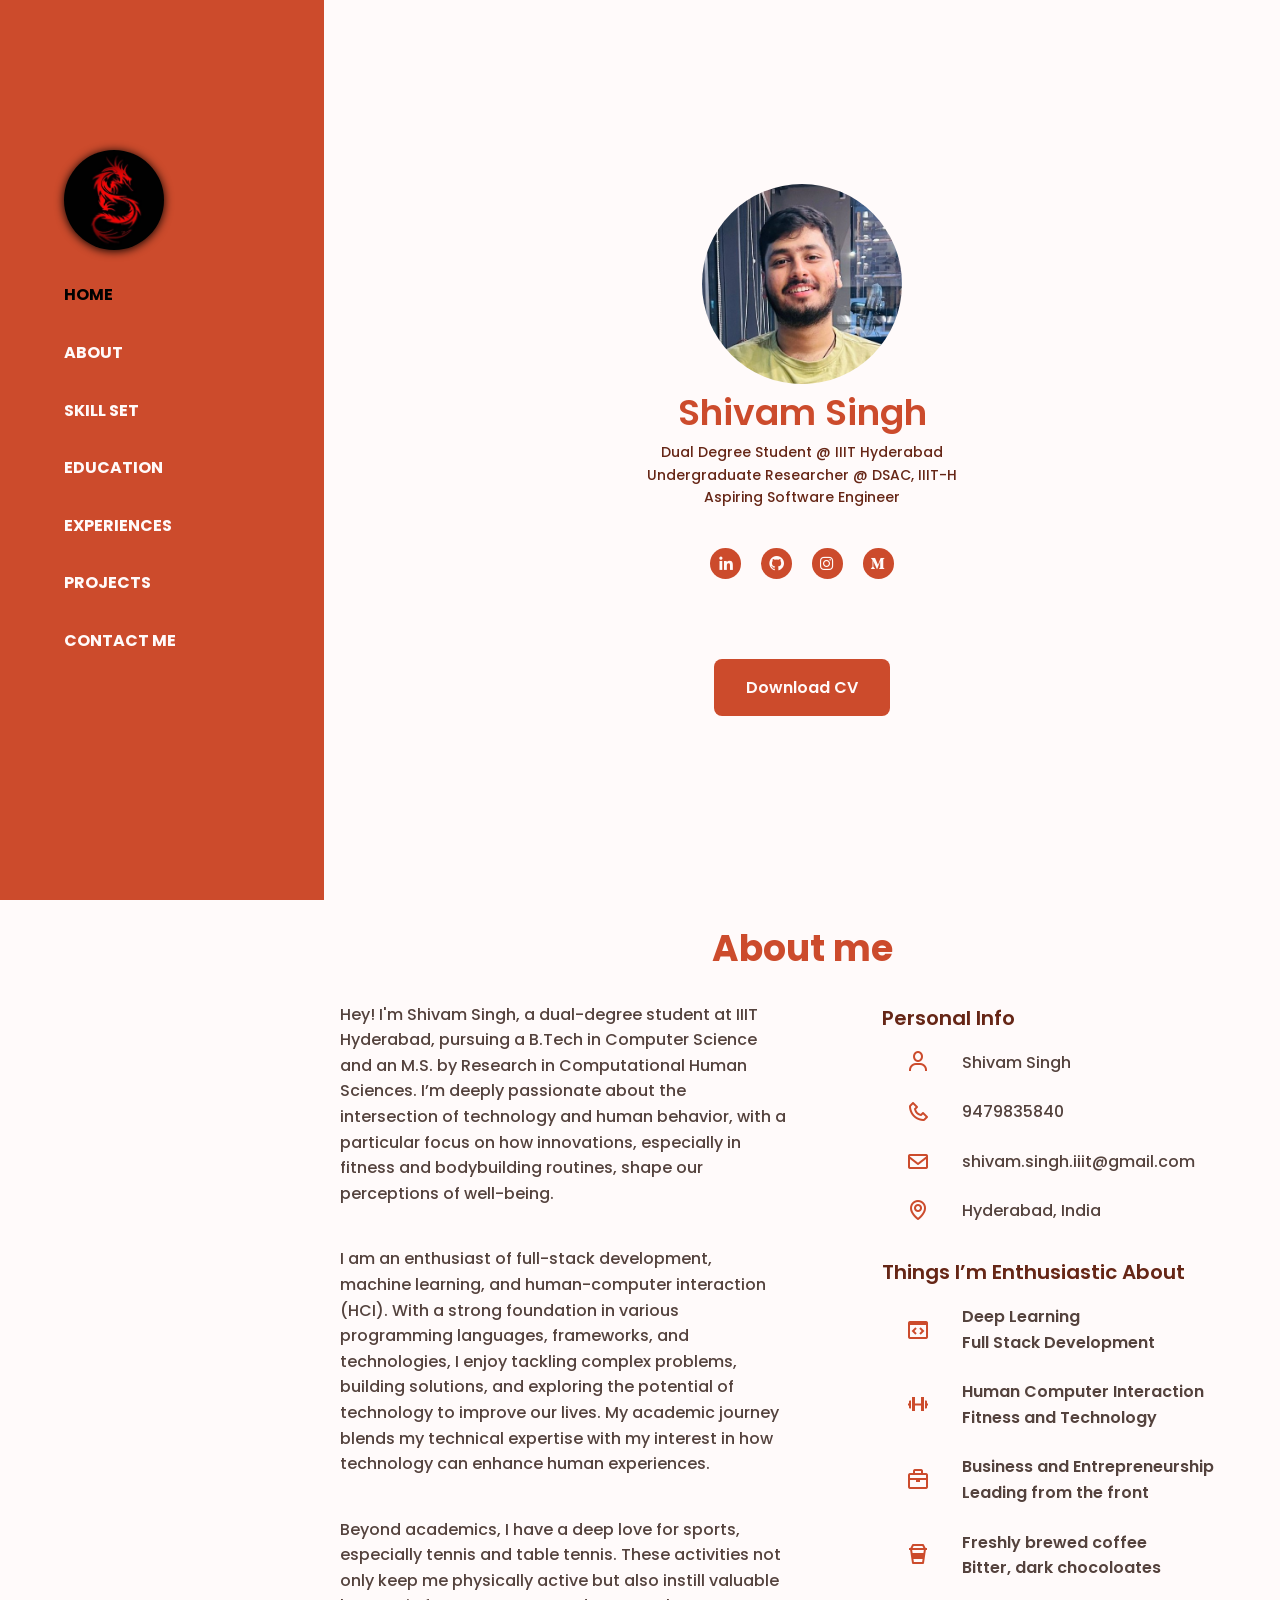
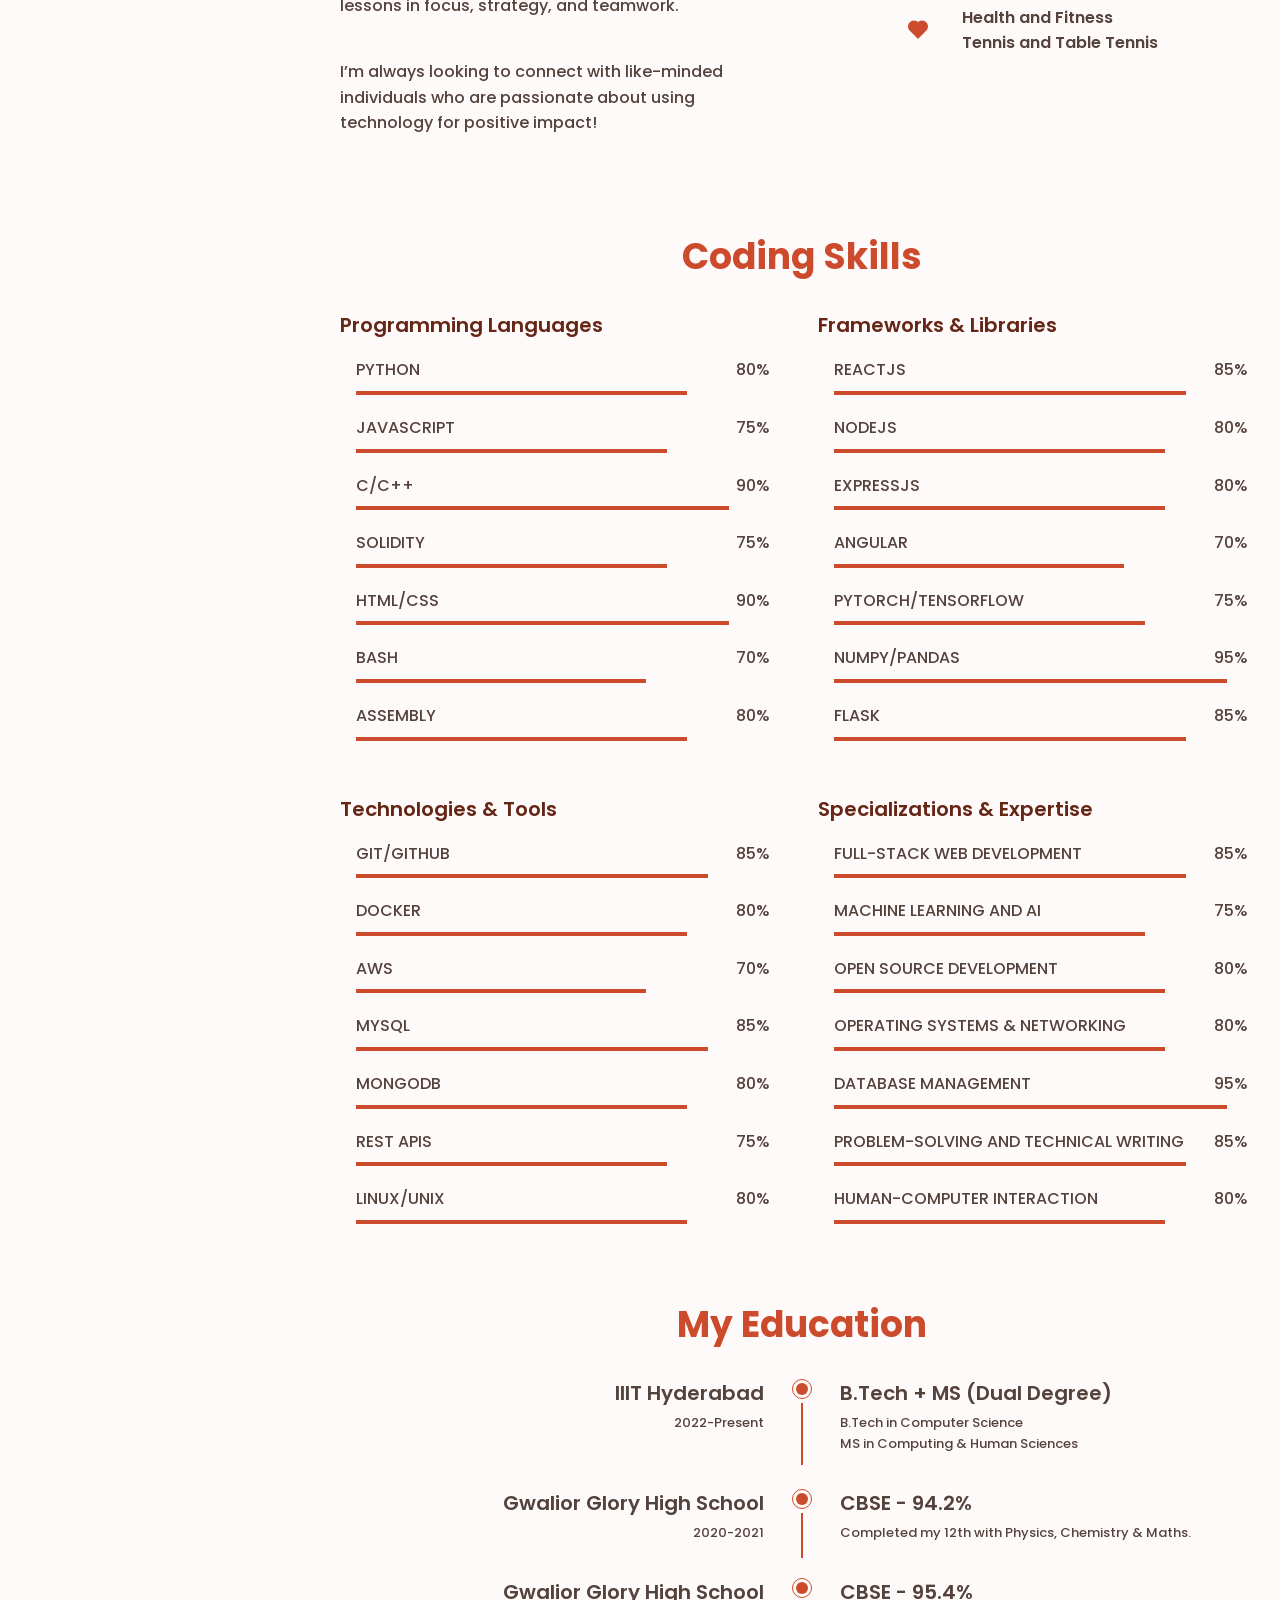
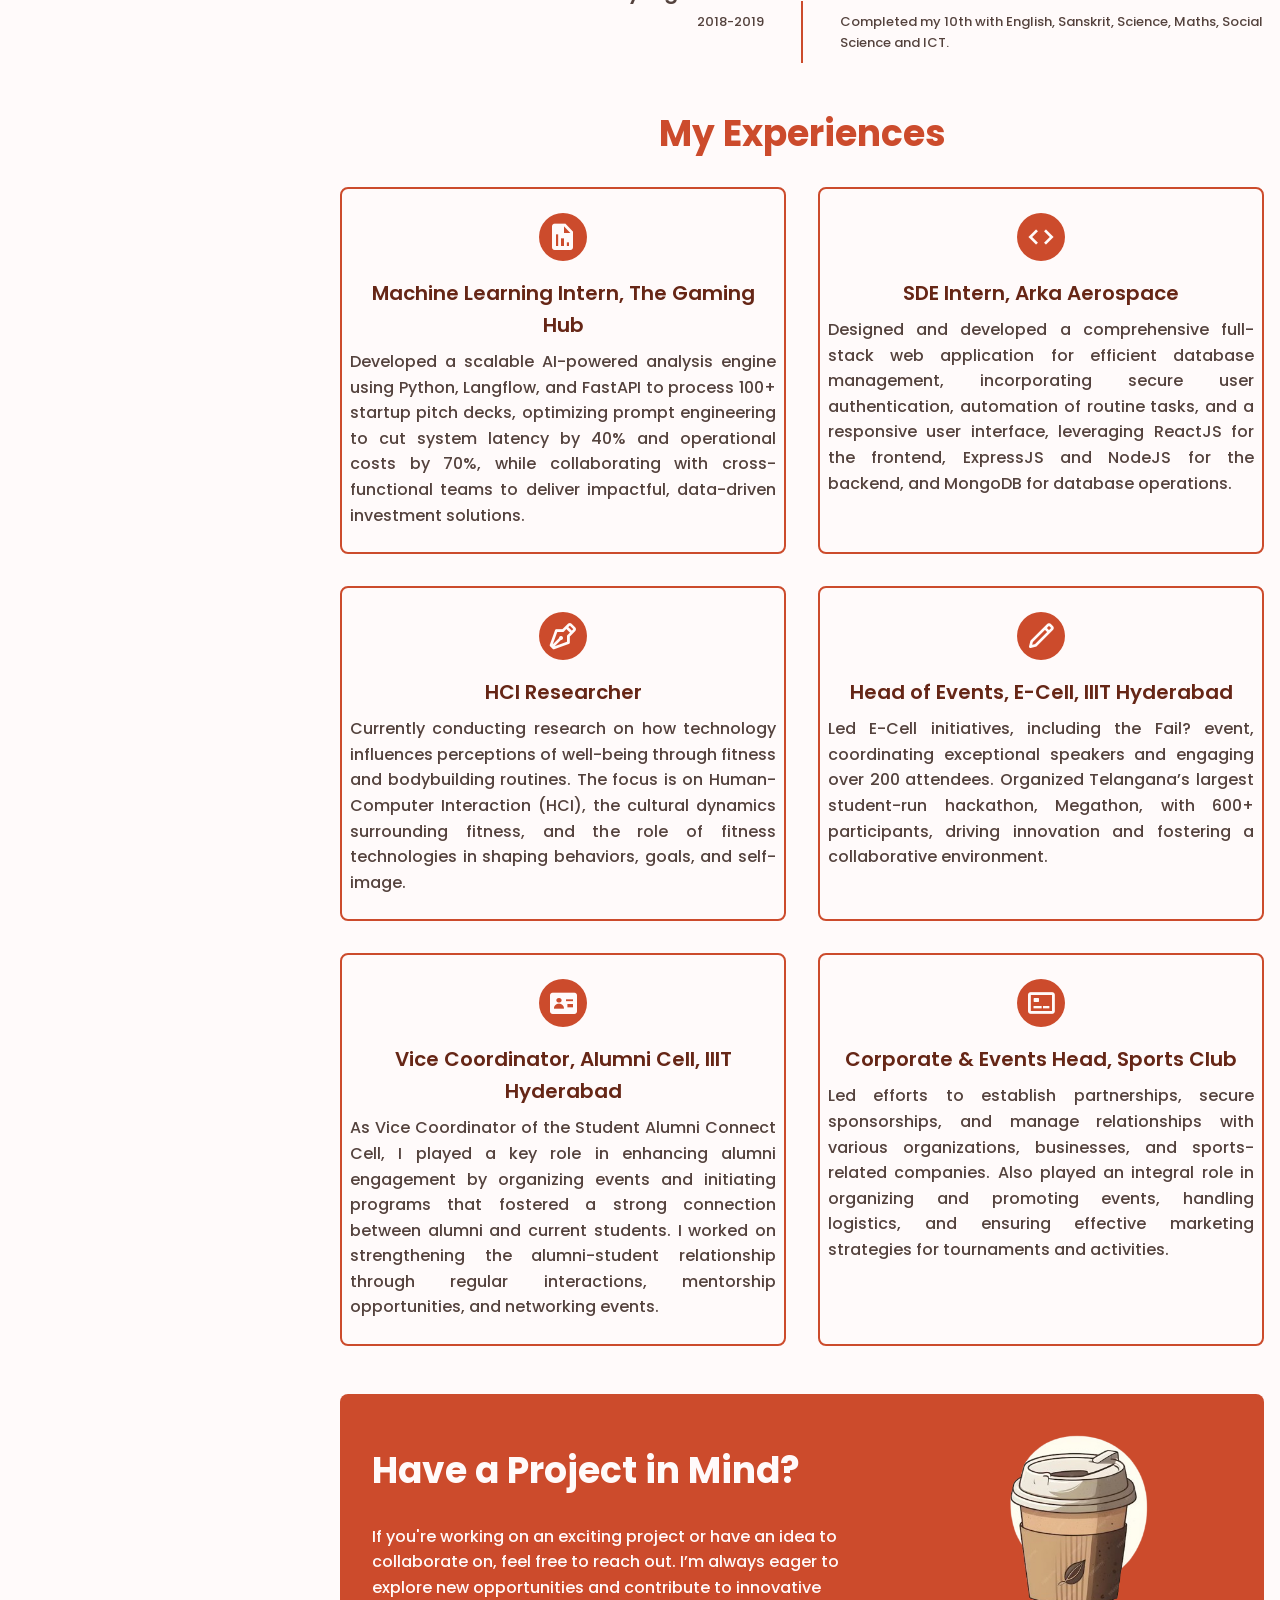
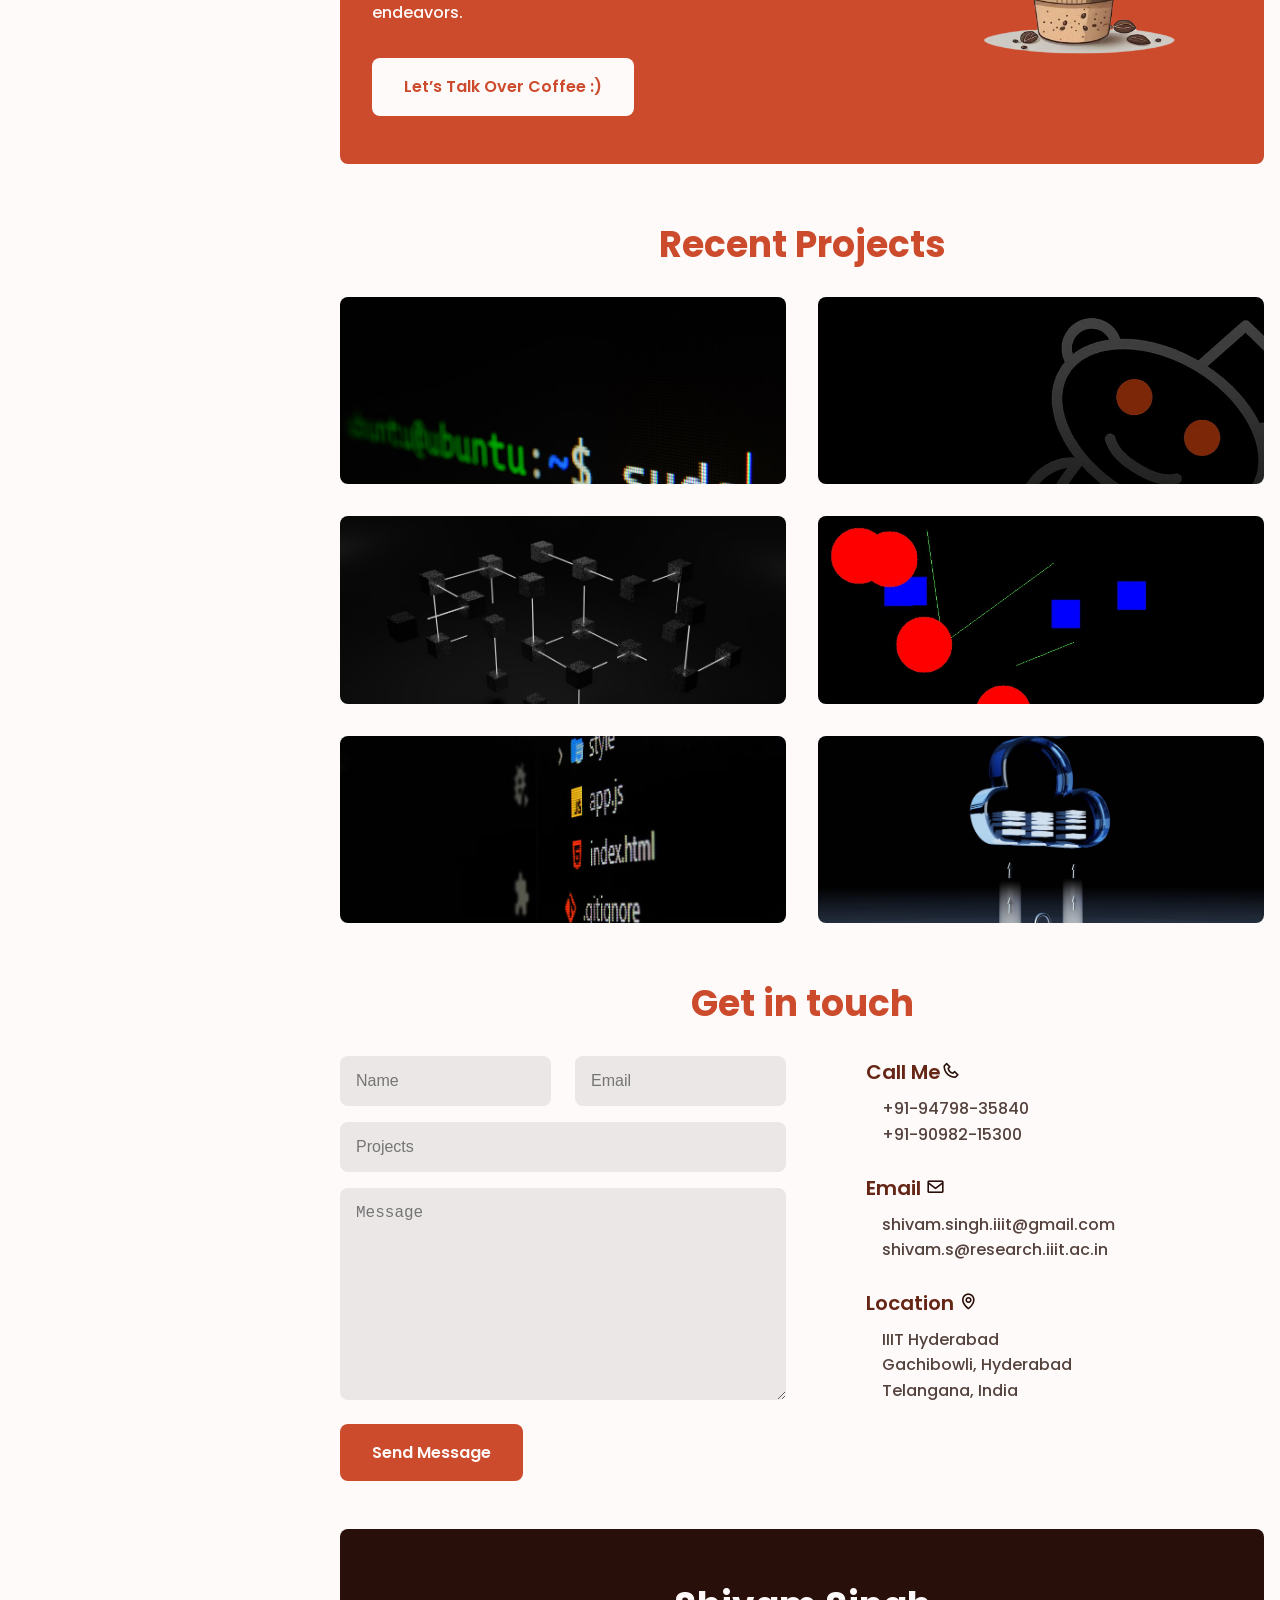
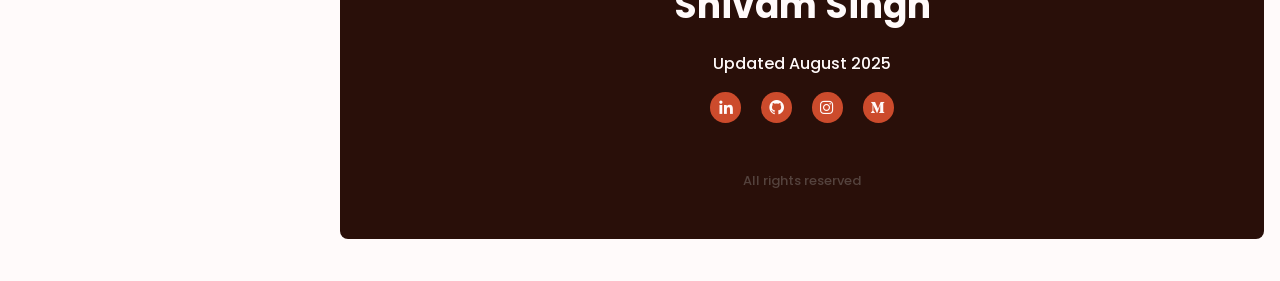
==== index.html @ 7bd16a52 "Added ML inern exp, removed WIkimedia summit exp" ====
<!DOCTYPE html>
<html lang="en">

<head>
    <meta charset="UTF-8" />
    <meta name="viewport" content="width=device-width, initial-scale=1.0" />

    <!-- ===== CSS ===== -->
    <link rel="stylesheet" href="assets/css/styles.css" />

    <!-- ===== BOX ICONS ===== -->

    <link href="https://unpkg.com/boxicons@2.1.4/css/boxicons.min.css" rel="stylesheet" />
    <link rel="icon" type="image/x-icon" href="assets/img/nav__logo.jpg">
    <title>Shivam Singh Portfolio</title>
</head>

<body>
    <!--===== HEADER =====-->
    <header class="header-1">
        <nav class="nav bd-grid">
            <div class="nav__toggle" id="nav-toggle">
                <i class='bx bx-menu'></i>
            </div>

            <div>
                <a href="#" class="nav__logo">Shivam</a>
            </div>
            <div class="nav__menu" id="nav-menu">


                <div class="nav__close" id="nav-close">
                    <i class='bx bx-x'></i>
                </div>

                <ul class="nav__list">
                    <li class="nav__item"> <img src="assets/img/nav__logo.jpg" alt="" class="nav__img">
                    <li class="nav__item"> <a href="#home" class="nav__link active">Home</a></li>
                    <li class="nav__item"> <a href="#about" class="nav__link ">About</a></li>
                    <li class="nav__item"> <a href="#skills" class="nav__link ">Skill Set</a></li>
                    <li class="nav__item"> <a href="#education" class="nav__link ">Education</a></li>
                    <li class="nav__item"> <a href="#services" class="nav__link ">Experiences</a></li>
                    <li class="nav__item"> <a href="#works" class="nav__link ">Projects</a></li>
                    <li class="nav__item"> <a href="#contact" class="nav__link ">Contact Me</a></li>

                </ul>
            </div>
        </nav>
    </header>
    <main class="main-1">
        <!--===== HOME =====-->
        <section class="home" id="home">
            <div class="home__container bd-grid">
                <div class="home__data">
                    <div class="home__img">
                        <img src="assets/img/profile_img.jpg" alt="">
                    </div>

                    <h1 class="home__title"> Shivam Singh </h1>
                    <span class="home__profession">Dual Degree Student @ <a href="https://www.iiit.ac.in/" target="_blank" class="home__profession">IIIT Hyderabad </a> <p>Undergraduate Researcher @
                        <a href="https://dsac.iiit.ac.in/" target="_blank" class="home__profession"> DSAC, IIIT-H </a> </p>
                        <p>Aspiring Software Engineer</p>
                    </span>

                    <div class="home__social">
                        <a href="https://www.linkedin.com/in/shivam-singh9204/" class="home__social-link"
                            target="_blank" rel="noopener noreferrer"><i class='bx bxl-linkedin'></i></a>

                        <a href="https://github.com/ShivamS-9" class="home__social-link" target="_blank"
                            rel="noopener noreferrer"><i class='bx bxl-github'></i></a>

                        <a href="https://www.instagram.com/dragon.00.9" class="home__social-link" target="_blank"
                            rel="noopener noreferrer"><i class='bx bxl-instagram'></i></a>

                        <a href="https://medium.com/@shivamsingh922004" class="home__social-link" target="_blank"
                            rel="noopener noreferrer"><i class='bx bxl-medium'></i></a>
                    </div>

                    <a download=""
                        href="https://drive.google.com/file/d/1Xk5eovPbU-pHT6yruZi--v8pBp2mQkEd/view?usp=sharing"
                        class="button home__button" target="_blank" rel="noopener noreferrer"> Download CV</a>
                </div>
            </div>
        </section>
        <!--===== ABOUT =====-->
        <section class="about section" id="about">

            <span class="section-subtitle"></span>
            <h2 class="section-title"> About me</h2>
            <!-- <img src="assets/img/ppp2.jpg" alt="" class="about__img"> -->

            <div class="about__container bd-grid">

                <div class="about__data">
                    <!-- <p class="about__description"> -->
                    <p class="about__description">

                        Hey! I'm Shivam Singh, a dual-degree student at IIIT Hyderabad, pursuing a B.Tech in Computer
                        Science and an M.S. by Research in Computational Human Sciences. I’m deeply passionate about the
                        intersection of technology and human behavior, with a particular focus on how innovations,
                        especially in fitness and bodybuilding routines, shape our perceptions of well-being.
                    </p>
                    <p class="about__description">

                        I am an enthusiast of full-stack development, machine learning, and human-computer interaction
                        (HCI). With a strong foundation in various programming languages, frameworks, and technologies,
                        I enjoy tackling complex problems, building solutions, and exploring the potential of technology
                        to improve our lives. My academic journey blends my technical expertise with my interest in how
                        technology can enhance human experiences.

                    </p>
                    <p class="about__description">

                        Beyond academics, I have a deep love for sports, especially tennis and table tennis. These
                        activities not only keep me physically active but also instill valuable lessons in focus,
                        strategy, and teamwork.
                    </p>
                    <p class="about__description">

                        I’m always looking to connect with like-minded individuals who are passionate about using
                        technology for positive impact!
                    </p>
                    <!-- </p> -->
                </div>
                <div>
                    <div class="about__information">
                        <h3 class="about__information-title">Personal Info</h3>

                        <div class="about__information-data">
                            <i class='bx bx-user about__information-icon'></i>
                            <span>Shivam Singh</span>
                        </div>

                        <div class="about__information-data">
                            <i class='bx bx-phone about__information-icon'></i>
                            <span>9479835840</span>
                        </div>

                        <div class="about__information-data">
                            <i class='bx bx-envelope about__information-icon'></i>
                            <span>shivam.singh.iiit@gmail.com</span>
                        </div>

                        <div class="about__information-data">
                            <i class='bx bx-map about__information-icon'></i>
                            <span>Hyderabad, India</span>
                        </div>

                    </div>
                    <div class="about__information">
                        <h3 class="about__information-title">Things I’m Enthusiastic About </h3>

                        <div class="about__information-data">
                            <i class='bx bx-code-block about__information-icon'></i>
                            <div>
                                <span class="about__information-subtitle">Deep Learning</span>
                                <span class="about__information-subtitle"> Full Stack Development<span>
                            </div>
                        </div>

                        <div class="about__information-data">
                            <i class='bx bx-dumbbell about__information-icon'></i>
                            <div>

                                <span class="about__information-subtitle">Human Computer Interaction</span>

                                <span class="about__information-subtitle">Fitness and Technology<span>

                            </div>
                        </div>

                        <div class="about__information-data">
                            <i class='bx bx-briefcase about__information-icon'></i>
                            <div>

                                <span class="about__information-subtitle">Business and Entrepreneurship </span>

                                <span class="about__information-subtitle">Leading from the front<span>

                            </div>
                        </div>

                        <div class="about__information-data">
                            <i class='bx bx-coffee-togo about__information-icon'></i>
                            <div>

                                <span class="about__information-subtitle">Freshly brewed coffee</span>

                                <span class="about__information-subtitle">Bitter, dark chocoloates<span>

                            </div>
                        </div>

                        <div class="about__information-data">
                            <i class='bx bxs-heart about__information-icon'></i>
                            <div>

                                <span class="about__information-subtitle">Health and Fitness</span>

                                <span class="about__information-subtitle">Tennis and Table Tennis<span>

                            </div>
                        </div>
                    </div>

                </div>

            </div>
            <!-- <img src="assets/img/profile.jpg" alt="" class="about__img"> -->
            </div>
        </section>
        <!--===== SKILLS =====-->
        <section class="skills section" id="skills">
            <span class="section-subtitle"></span>
            <h2 class="section-title">Coding Skills</h2>

            <div class="skills__container bd-grid">
                <div class="skills__content">
                    <h3 class="skills__subtitle">Programming Languages</h3>

                    <div class="skills__data">
                        <span class="skills__name">Python</span>
                        <span class="skills__number">80%</span>
                        <span class="skills__bar skills__html"></span>
                    </div>

                    <div class="skills__data">
                        <span class="skills__name">Javascript</span>
                        <span class="skills__number">75%</span>
                        <span class="skills__bar skills__js"></span>
                    </div>

                    <div class="skills__data">
                        <span class="skills__name">C/C++</span>
                        <span class="skills__number">90%</span>
                        <span class="skills__bar skills__html90"></span>
                    </div>

                    <div class="skills__data">
                        <span class="skills__name">Solidity</span>
                        <span class="skills__number">75%</span>
                        <span class="skills__bar skills__solidity"></span>
                    </div>

                    <div class="skills__data">
                        <span class="skills__name">HTML/CSS</span>
                        <span class="skills__number">90%</span>
                        <span class="skills__bar skills__html90"></span>
                    </div>

                    <div class="skills__data">
                        <span class="skills__name">Bash</span>
                        <span class="skills__number">70%</span>
                        <span class="skills__bar skills__bash"></span>
                    </div>

                    <div class="skills__data">
                        <span class="skills__name">Assembly</span>
                        <span class="skills__number">80%</span>
                        <span class="skills__bar skills__assembly"></span>
                    </div>
                </div>

                <div class="skills__content">
                    <h3 class="skills__subtitle">Frameworks & Libraries</h3>

                    <div class="skills__data">
                        <span class="skills__name">ReactJS</span>
                        <span class="skills__number">85%</span>
                        <span class="skills__bar skills__react"></span>
                    </div>

                    <div class="skills__data">
                        <span class="skills__name">NodeJS</span>
                        <span class="skills__number">80%</span>
                        <span class="skills__bar skills__html"></span>
                    </div>

                    <div class="skills__data">
                        <span class="skills__name">ExpressJS</span>
                        <span class="skills__number">80%</span>
                        <span class="skills__bar skills__html"></span>
                    </div>

                    <div class="skills__data">
                        <span class="skills__name">Angular</span>
                        <span class="skills__number">70%</span>
                        <span class="skills__bar skills__angular"></span>
                    </div>

                    <div class="skills__data">
                        <span class="skills__name">Pytorch/Tensorflow</span>
                        <span class="skills__number">75%</span>
                        <span class="skills__bar skills__tensorflow"></span>
                    </div>

                    <div class="skills__data">
                        <span class="skills__name">Numpy/Pandas</span>
                        <span class="skills__number">95%</span>
                        <span class="skills__bar skills__numpy"></span>
                    </div>

                    <div class="skills__data">
                        <span class="skills__name">Flask</span>
                        <span class="skills__number">85%</span>
                        <span class="skills__bar skills__react"></span>
                    </div>
                </div>

                <div class="skills__content">
                    <h3 class="skills__subtitle">Technologies & Tools</h3>

                    <div class="skills__data">
                        <span class="skills__name">Git/GitHub</span>
                        <span class="skills__number">85%</span>
                        <span class="skills__bar skills__react"></span>
                    </div>

                    <div class="skills__data">
                        <span class="skills__name">Docker</span>
                        <span class="skills__number">80%</span>
                        <span class="skills__bar skills__docker"></span>
                    </div>

                    <div class="skills__data">
                        <span class="skills__name">AWS</span>
                        <span class="skills__number">70%</span>
                        <span class="skills__bar skills__aws"></span>
                    </div>

                    <div class="skills__data">
                        <span class="skills__name">MySQL</span>
                        <span class="skills__number">85%</span>
                        <span class="skills__bar skills__react"></span>
                    </div>

                    <div class="skills__data">
                        <span class="skills__name">MongoDB</span>
                        <span class="skills__number">80%</span>
                        <span class="skills__bar skills__mongodb"></span>
                    </div>

                    <div class="skills__data">
                        <span class="skills__name">REST APIs</span>
                        <span class="skills__number">75%</span>
                        <span class="skills__bar skills__restapi"></span>
                    </div>

                    <div class="skills__data">
                        <span class="skills__name">Linux/UNIX</span>
                        <span class="skills__number">80%</span>
                        <span class="skills__bar skills__linux"></span>
                    </div>
                </div>

                <div class="skills__content">
                    <h3 class="skills__subtitle">Specializations & Expertise</h3>

                    <div class="skills__data">
                        <span class="skills__name">Full-Stack Web Development</span>
                        <span class="skills__number">85%</span>
                        <span class="skills__bar skills__fullstack"></span>
                    </div>

                    <div class="skills__data">
                        <span class="skills__name">Machine Learning and AI</span>
                        <span class="skills__number">75%</span>
                        <span class="skills__bar skills__ml"></span>
                    </div>

                    <div class="skills__data">
                        <span class="skills__name">Open Source Development</span>
                        <span class="skills__number">80%</span>
                        <span class="skills__bar skills__opensource"></span>
                    </div>

                    <div class="skills__data">
                        <span class="skills__name">Operating Systems & Networking</span>
                        <span class="skills__number">80%</span>
                        <span class="skills__bar skills__osnetworking"></span>
                    </div>

                    <div class="skills__data">
                        <span class="skills__name">Database Management</span>
                        <span class="skills__number">95%</span>
                        <span class="skills__bar skills__dbms"></span>
                    </div>

                    <div class="skills__data">
                        <span class="skills__name">Problem-Solving and Technical Writing</span>
                        <span class="skills__number">85%</span>
                        <span class="skills__bar skills__problemsolving"></span>
                    </div>

                    <div class="skills__data">
                        <span class="skills__name">Human-Computer Interaction</span>
                        <span class="skills__number">80%</span>
                        <span class="skills__bar skills__hci"></span>
                    </div>
                </div>


            </div>
        </section>
        <!--===== EDUCATION =====-->
        <section class="education section" id="education">
            <span class="section-subtitle"></span>
            <h2 class="section-title">My Education</h2>
            <div class="education__container bd-grid">
                <div class="education__content">
                    <div>
                        <h3 class="education__year">IIIT Hyderabad</h3>
                        <span class="education__university">2022-Present</span>
                    </div>

                    <div class="education__time">
                        <span class="education__rounder"></span>
                        <span class="education__line"></span>
                    </div>

                    <div>
                        <h3 class="education__race">B.Tech + MS (Dual Degree) </h3>
                        <span class="education__specialty">B.Tech in Computer Science
                        </span><span class="education__specialty">MS in Computing & Human Sciences </span>

                    </div>
                </div>
                <div class="education__content">
                    <div>
                        <h3 class="education__year">Gwalior Glory High School </h3>
                        <span class="education__university">2020-2021</span>
                    </div>
                    <div class="education__time">
                        <span class="education__rounder"></span>
                        <span class="education__line"></span>
                    </div>

                    <div>
                        <h3 class="education__race">CBSE - 94.2%</h3>
                        <span class="education__specialty">Completed my 12th with Physics, Chemistry & Maths.</span>

                    </div>


                </div>
                <div class="education__content">
                    <div>
                        <h3 class="education__year">Gwalior Glory High School </h3>
                        <span class="education__university">2018-2019</span>
                    </div>
                    <div class="education__time">
                        <span class="education__rounder"></span>
                        <span class="education__line"></span>
                    </div>

                    <div>
                        <h3 class="education__race">CBSE - 95.4%</h3>
                        <span class="education__specialty">Completed my 10th with English, Sanskrit, Science, Maths,
                            Social Science and ICT.</span>

                    </div>


                </div>
        </section>
        <!--===== SERVICES =====-->
        <section class="services section" id="services">
            <span class="section-subtitle"> </span>
            <h2 class="section-title">My Experiences</h2>

            <div class="services__container bd-grid">

                <div class="services__content">
                    <i class='bx bxs-report services__icon'></i>
                    <h3 class="services__title">Machine Learning Intern, The Gaming Hub</h3>
                    <p class="services__description">Developed a scalable AI-powered analysis engine using Python, Langflow, and FastAPI to process 100+ startup pitch decks, optimizing prompt engineering to cut system latency by 40% and operational costs by 70%, while collaborating with cross-functional teams to deliver impactful, data-driven investment solutions.</p>
                </div>

                <div class="services__content">
                    <i class='bx bx-code services__icon'></i>
                    <h3 class="services__title">SDE Intern, Arka Aerospace</h3>
                    <p class="services__description">Designed and developed a comprehensive full-stack web application
                        for efficient database management, incorporating
                        secure user authentication, automation of routine tasks, and a responsive user interface,
                        leveraging ReactJS for the
                        frontend, ExpressJS and NodeJS for the backend, and MongoDB for database operations.
                    </p>
                </div>

                <div class="services__content">
                    <i class='bx bx-pen services__icon'></i>
                    <h3 class="services__title">HCI Researcher</h3>
                    <p class="services__description">Currently conducting research on how technology influences
                        perceptions of well-being through fitness and bodybuilding routines. The focus is on
                        Human-Computer Interaction (HCI), the cultural dynamics surrounding fitness, and the role of
                        fitness technologies in shaping behaviors, goals, and self-image.</p>
                </div>

                

                <div class="services__content">
                    <i class='bx bx-pencil services__icon'></i>
                    <h3 class="services__title">Head of Events, E-Cell, IIIT Hyderabad</h3>
                    <p class="services__description">Led E-Cell initiatives, including the Fail? event, coordinating
                        exceptional speakers and engaging over 200 attendees. Organized Telangana’s largest student-run
                        hackathon, Megathon, with 600+ participants, driving innovation and fostering a collaborative
                        environment.</p>
                </div>

                <div class="services__content">
                    <i class='bx bxs-id-card services__icon'></i>
                    <h3 class="services__title">Vice Coordinator, Alumni Cell, IIIT Hyderabad</h3>
                    <p class="services__description">As Vice Coordinator of the Student Alumni Connect Cell, I played a
                        key role in enhancing alumni engagement by organizing events and initiating programs that
                        fostered a strong connection between alumni and current students. I worked on strengthening the
                        alumni-student relationship through regular interactions, mentorship opportunities, and
                        networking events.</p>
                </div>

                <div class="services__content">
                    <i class='bx bx-credit-card-front services__icon'></i>
                    <h3 class="services__title">Corporate & Events Head, Sports Club</h3>
                    <p class="services__description">Led efforts to establish partnerships, secure sponsorships, and
                        manage relationships with various organizations, businesses, and sports-related companies. Also
                        played an integral role in organizing and promoting events, handling logistics, and ensuring
                        effective marketing strategies for tournaments and activities. </p>
                </div>
            </div>
        </section>
        <!--===== PROJECT IN MIND =====-->

        <section class="project section">
            <div class="project__container bd-grid">
                <div class="project__data">
                    <h2 class="section-title project__title">Have a Project in Mind?</h2>
                    <p class="project__description">If you're working on an exciting project or have an idea to
                        collaborate on, feel free to reach out. I’m always eager to explore new opportunities and
                        contribute to innovative endeavors.</p>
                    <a href="#contact" class="button button__light"> Let’s Talk Over Coffee :)</a>
                </div>
                <img src="assets/img/coffee.png" alt="" class="project__img">
            </div>
        </section>

        <!--===== WORKS =====-->
        <section class="works section" id="works">
            <span class="section-subtitle"></span>
            <h2 class="section-title">Recent Projects</h2>

            <div class="works__container bd-grid">
                <div class="works__img">
                    <img src="assets/img/shell.avif" alt="">

                    <div class="works__data">
                        <a href="https://github.com/ShivamS-9/Bash-Shell-implemented-in-C" class="works__link"
                            target="_blank" rel="noopener noreferrer"><i class='bx bx-link-alt'></i></a>
                        <span class="works__title">C Shell</span>
                    </div>
                </div>

                <div class="works__img">
                    <img src="assets/img/discussify.jpg" alt="">

                    <div class="works__data">
                        <a href="https://github.com/ShivamS-9/Discussify" class="works__link" target="_blank"
                            rel="noopener noreferrer"><i class='bx bx-link-alt'></i></a>
                        <span class="works__title">Discussify</span>
                    </div>
                </div>

                <div class="works__img">
                    <img src="assets/img/nfs.avif" alt="">

                    <div class="works__data">
                        <a href="https://github.com/ShivamS-9/Distributed-Network-File-System-in-C" class="works__link"
                            target="_blank" rel="noopener noreferrer"><i class='bx bx-link-alt'></i></a>
                        <span class="works__title">Network File System</span>
                    </div>
                </div>

                <div class="works__img">
                    <img src="assets/img/editor.jpg" alt="">

                    <div class="works__data">
                        <a href="https://github.com/ShivamS-9/Drawing-editor-python" class="works__link" target="_blank"
                            rel="noopener noreferrer"><i class='bx bx-link-alt'></i></a>
                        <span class="works__title">Drawing Editor</span>
                    </div>
                </div>

                <div class="works__img">
                    <img src="assets/img/mern.avif" alt="">

                    <div class="works__data">
                        <a href="https://github.com/ShivamS-9/org-manager" class="works__link" target="_blank"
                            rel="noopener noreferrer"><i class='bx bx-link-alt'></i></a>
                        <span class="works__title">Organization Manager</span>
                    </div>
                </div>

                <div class="works__img">
                    <img src="assets/img/database.avif" alt="">

                    <div class="works__data">
                        <a href="https://github.com/ShivamS-9/World_War_II-Database-Manager" class="works__link"
                            target="_blank" rel="noopener noreferrer"><i class='bx bx-link-alt'></i></a>
                        <span class="works__title">WW-II Database Manager</span>
                    </div>
                </div>
            </div>
        </section>


        <!--===== CONTACT =====-->

        <section class="contact section" id="contact">
            <span class="section-subtitle"></span>
            <h2 class="section-title">Get in touch</h2>

            <div class="contact__container bd-grid">
                <form id="contact-form" class="contact__form">
                    <div class="contact__inputs">
                        <input type="text" name="name" placeholder="Name" class="contact__input" required>
                        <input type="email" name="email" placeholder="Email" class="contact__input" required>
                    </div>
                    <input type="text" name="projects" placeholder="Projects" class="contact__input">
                    <textarea name="message" cols="0" rows="10" placeholder="Message" class="contact__input" required></textarea>
                    <input type="submit" value="Send Message" class="button contact__button">
                    <p id="form-status"  class="success-message" style="display: none; color: green;">Message sent successfully!</p>
                </form>
                

                <div>
                    <div class="contact__info">
                        <h3 class="contact__subtitle">Call Me<i class='bx bx-phone contact__icon'></i></h3>
                        <span class="contact__text">+91-94798-35840</span>
                        <span class="contact__text">+91-90982-15300</span>
                    </div>

                    <div class="contact__info">
                        <h3 class="contact__subtitle">Email <i class='bx bx-envelope contact__icon'></i></h3>
                        <span class="contact__text">shivam.singh.iiit@gmail.com</span>
                        <span class="contact__text">shivam.s@research.iiit.ac.in</span>
                    </div>

                    <div class="contact__info">
                        <h3 class="contact__subtitle">Location <i class='bx bx-map contact__icon'></i></h3>
                        <span class="contact__text">IIIT Hyderabad</span>
                        <span class="contact__text">Gachibowli, Hyderabad</span>
                        <span class="contact__text">Telangana, India</span>
                    </div>

                </div>
            </div>
        </section>
    </main>

    <!--===== FOOTER =====-->
    <footer class="footer section">
        <div class="footer__container bd-grid">
            <h1 class="footer__title">Shivam Singh</h1>
            <p class="footer__description">Updated August 2025</p>

            <div class="footer__social">
                <a href="https://www.linkedin.com/in/shivam-singh9204/" class="footer__link" target="_blank"
                    rel="noopener noreferrer"><i class='bx bxl-linkedin'></i></a>
                <a href="https://github.com/ShivamS-9" class="footer__link" target="_blank" rel="noopener noreferrer"><i
                        class='bx bxl-github'></i></a>
                <a href="https://www.instagram.com/dragon.00.9" class="footer__link" target="_blank"
                    rel="noopener noreferrer"><i class='bx bxl-instagram'></i></a>
                <a href="https://medium.com/@shivamsingh922004" class="footer__link" target="_blank"
                    rel="noopener noreferrer"><i class='bx bxl-medium'></i></a>
            </div>
            <p class="footer__copy">All rights reserved</p>
        </div>
    </footer>


    <!--===== MAIN JS =====-->
    <script src="assets/js/main.js"></script>
</body>

</html>
---- assets/css/styles.css ----
/*===== GOOGLE FONTS =====*/
@import url("https://fonts.googleapis.com/css2?family=Poppins:wght@400;500;600;700&display=swap");
/*===== VARIABLES CSS =====*/

:root{
  --header-height: 3rem;
  --nav-width:324px;
  /*===== Font weight =====*/
  --font-medium:500;
  --font-semi-bold:600;
  --font-bold:700;
  /*===== Colors =====*/
  --first-color: #cc4b2c;
  --first-color-dark: #662616;
  --first-color-darken: #290F09;
  --text-color: #54423D;
  --first-color-light: #eae7e6;
  --first-color-lighten: #fffafa;

  /*===== Font and typography =====*/
  --body-font: 'Poppins', sans-serif;
  --h1-font-size: 1.5rem;
  --h2-font-size: 1.25rem;
  --h3-font-size: 1rem;
  --normal-font-size: .938rem;
  --small-font-size: .813rem;
  --smaller-font-size: .75rem;
  /*===== Margenes =====*/
  --mb-1: .5rem;
  --mb-2: 1rem;
  --mb-3: 1.5rem;
  --mb-4: 2rem;
  --mb-5: 2.5rem;
  /*===== z index =====*/
  --z-fixed:100;
}
@media screen and (min-width: 768px){
  :root{
    --h1-font-size: 2.25rem;
    --h2-font-size: 1.5rem;
    --h3-font-size: 1.25rem;
    --normal-font-size: 1rem;
    --small-font-size: .875rem;
    --smaller-font-size: .813rem;
  }
}
/*===== BASE =====*/
*,::before,::after{
  box-sizing: border-box;
}
html{
  scroll-behavior: smooth;
}

body{
  margin: var(--header-height) 0 0 0;
  font-family: var(--body-font);
  font-size: var(--normal-font-size);
  font-weight: var(--font-medium);
  background-color: var(--first-color-lighten);
  color: var(--text-color);
  line-height: 1.6;
}

h1,h2,h3,p{
  margin: 0;
}

h3{
  font-weight: var(--font-semi-bold);
}

ul{
  margin: 0;
  padding: 0;
  list-style: none;
}

a{
  text-decoration: none;
  color: var(--text-color);
}

img{
  max-width: 100%;
  height: auto;
  display: block;
}
/*===== CLASS CSS ===== */
.section{
  padding: 1rem 0 2rem;
}

.section-title{
  font-size: var(--h1-font-size);
  color: var(--first-color);
  margin-bottom: var(--mb-3);
  text-align: center;
  margin-top: 0;
}

.section-subtitle{
  display: block;
  font-size: var(--small-font-size);
  color: var(--first-color-darken);
  text-align: center;
  font-weight: var(--font-bold);
  margin-bottom: .25rem;
}

/*===== LAYOUT =====*/
.bd-grid{
  max-width: 1024px;
  display: grid;
  grid-template-columns: 100%;
  column-gap: 2rem;
  
  width: calc(100% - 2rem);
  margin-left: var(--mb-2);
  margin-right: var(--mb-2);
}

.header-1{
  width: 100%;
  position: fixed;
  top: 0;
  left: 0;
  z-index: var(--z-fixed);
  background-color: var(--first-color-lighten);
  box-shadow: 0 2px 4px rgba(0,0,0,.1);
}

/*===== NAV =====*/

.nav{
  height: var(--header-height);
  display: flex;
  justify-content: space-between;
  align-items: center;
}

.nav__menu{
  position: fixed;
  top: 0;
  left: -100%;
  width: 72%;
  height: 100vh;
  padding: 4rem;
  padding-top: 0;
  display: flex;
  align-items: center;
  background-color: var(--first-color);
  transition: .5s;
}

.nav__close{
  position: absolute;
  top: 1rem;
  right: 1rem;
  font-size: 2rem;
  color: var(--first-color-dark);
  cursor: pointer;
}


.nav__item{
  margin-bottom: var(--mb-4);
}

.nav__link{
  font-size: 1rem;
  text-transform: uppercase;
  color: var(--first-color-lighten);
  font-weight: var(--font-bold);
  transition: .3s;
}

.nav__link:hover{
  color: var(--text-color);
}

.nav__toggle{
  color: var(--first-color-dark);
  font-size: 1.3rem;
  cursor: pointer;
}

.nav__img{
 /* padding-top: .1rem; */
  /* padding-left: .15rem; */
  width: 100px;
  height: 100px;
  background-color: var(--first-color);
  border-radius: 50%;
  overflow: hidden;
  /* margin-bottom: var(--mb-2); */
  box-shadow: 0 1px 10px rgba(0, 0, 0, 1);
}
/*=== Show menu ===*/
.show{
  left: 0%;
}

/*Active menu*/
.active{
  color: black;
}

/*===== HOME =====*/

.home__container{
  height: calc(100vh - var(--header-height));
  align-items: center;
}

.home__data{
  display: flex;
  flex-direction: column;
  align-items: center;
  height: max-content;
  text-align: center;
}

.home__img{
  /* padding-top: .1rem; */
  /* padding-left: .15rem; */
  width: 200px;
  height: 200px;
  background-color: var(--first-color);
  border-radius: 50%;
  overflow: hidden;
  /* margin-bottom: var(--mb-2); */


}


.home__title{
  font-size: var(--h1-font-size);
  color: var(--first-color);
  font-weight: var(--font-semi-bold);
}

.home__profession{
  font-size: var(--small-font-size);
  color: var(--first-color-dark);
  margin-bottom: var(--mb-5);
}

.home__profession a:hover{
  color: var(--first-color);
}

.home__social{
  margin-bottom: 5rem;
}

.home__social-link{
  display: inline-flex;
  background-color: var(--first-color);
  color: var(--first-color-lighten);
  font-size: 1.1rem;
  border-radius: 50%;
  padding: .40rem;
  margin: 0 var(--mb-1);
  transition: .3a;
}

.home__social-link:hover{
  background-color: var(--first-color-dark);
}


.home__button{
  width: 100%;
}
/*BUTTONS*/

.button{
  display: inline-block;
  background-color: var(--first-color);
  color: var(--first-color-lighten);
  padding: 1rem 2rem;
  font-weight: var(--font-semi-bold);
  border-radius: .5rem;
  transition: .3s;
}

.button:hover{
  background-color: var(--first-color-dark);
}

.button__light{
  background-color: var(--first-color-lighten);
  color: var(--first-color);
}

.button__light:hover{
  color: var(--first-color-lighten);
}
/* ===== ABOUT =====*/

.about__container{
  row-gap: 2rem;
}

.about__data{
  text-align: center;
}

.about__description{
  margin-bottom: var(--mb-4);
}

.about__img{
  width: 250px;
  border-radius: .5rem;
  margin: 0 auto;
  margin-bottom: 2rem;
}

.about__information{
  margin-bottom: var(--mb-4);
}

.about__information-title{
  font-size: var(--h3-font-size);
  color: var(--first-color-dark);
  margin-bottom: var(--mb-2);
}

.about__information-data{
  display: flex;
  align-items: center;
  padding-left: 1.5rem;
  margin-bottom: var(--mb-3);
}

.about__information-icon{
  font-size: 1.5rem;
  color: var(--first-color);
  margin-right: var(--mb-4);
}

.about__information-subtitle{
  display: block;
  font-weight: var(--font-semi-bold);
}

.about__information-subtitle-small{
  font-size: var(--small-font-size);
}

/* ===== SKILLS =====*/

.skills__container{
  row-gap: 2rem;
}


.skills__subtitle{
  font-size: var(--h3-font-size);
  color: var(--first-color-dark);
  margin-bottom: var(--mb-2);
}

.skills__data{
  position: relative;
  display: flex;
  justify-content: space-between;
  margin: 0 var(--mb-2);
  margin-bottom: var(--mb-4);
}

.skills__name{
  text-transform: uppercase;
}

.skills__bar{
  position: absolute;
  bottom: -.75rem;
  height: .25rem;
  background-color: var(--first-color) ;
}

.skills__html {
  width: 80%;
}

.skills__html90 {
  width: 90%;
}

.skills__js {
  width: 75%;
}

.skills__react {
  width: 85%;
}

.skills__angular {
  width: 70%;
}

.skills__solidity {
  width: 75%;
}

.skills__bash {
  width: 70%;
}

.skills__assembly {
  width: 80%;
}

.skills__tensorflow {
  width: 75%;
}

.skills__numpy {
  width: 95%;
}

.skills__docker {
  width: 80%;
}

.skills__aws {
  width: 70%;
}

.skills__mysql {
  width: 85%;
}

.skills__mongodb {
  width: 80%;
}

.skills__restapi {
  width: 75%;
}

.skills__linux {
  width: 80%;
}

.skills__fullstack {
  width: 85%;
}

.skills__ml {
  width: 75%;
}

.skills__opensource {
  width: 80%;
}

.skills__osnetworking {
  width: 80%;
}

.skills__dbms {
  width: 95%;
}

.skills__problemsolving {
  width: 85%;
}

.skills__hci {
  width: 80%;
}

/* ===== EDUCATION =====*/

.education__container{
  row-gap: 2rem;
}

.education__content{
  display: grid;
  grid-template-columns: 1fr max-content 1fr;
}

.education__year, .education__race{
  font-size: var(--h3-font-size);
  margin-bottom: .25rem;
}

.education__university, .education__specialty{
  display: block;
  font-size: var(--smaller-font-size);
}


.education__year, .education__university{
  text-align: right;
} 

.education__time{
  padding: 0 1rem;
  justify-self: center;
}

.education__rounder{
  position: relative;
  display: inline-block;
  width: 12px;
  height: 12px;
  background-color: var(--first-color);
  border-radius: 50%;
}

.education__rounder::before{
  content: '';
  position: absolute;
  transform: translate(-4px, -4px);
  width: 20px;
  height: 20px;
  border: 1px solid var(--first-color);
  border-radius: 50%;
}


.education__line{
  display: block;
  height: 80%;
  width: 2px;
  background-color: var(--first-color);
  transform: translate(5px);
}
/* ===== SERVICES =====*/


.services__container{
  row-gap: 2rem;
}

.services__content{
  padding: 1.5rem .5rem;
  border:  2px solid var(--first-color);
  border-radius: .5rem;
  text-align: center;
}

.services__icon{
  font-size: 2rem;
  padding: .5rem;
  background-color: var(--first-color);
  color: var(--first-color-lighten);
  border-radius: 50%;
  margin-bottom: var(--mb-2);
}

.services__title{
  font-size: 1.25rem;
  color: var(--first-color-dark);
  margin-bottom: var(--mb-1);
}

.services__content, .services__icon, .services__description, .services__title{
  transition: .3s;
}

.services__content:hover{
  background-color: var(--first-color);
}

.services__content:hover .services__icon{
  background-color: var(--first-color-lighten);
  color: var(--first-color);
}

.services__content:hover .services__title{
  color: var(--first-color-lighten);
}

.services__content:hover .services__description{
  color: var(--first-color-lighten);

}

.services__description{
  text-align: justify;
}
/* ===== PROJECT IN MIND  =====*/
.project{
  background-color: var(--first-color);
  padding-bottom: 0;
}

.project__container{
  row-gap: 2rem;
}

.project__data{
  text-align: center;
}

.project__title, .project__description{
  color: var(--first-color-lighten);
}

.project__description{
  margin-bottom: var(--mb-4);
}

.project_img{
  width: 220px;
  justify-self: center;
}
/* ===== WORKS =====*/

.works__container{
  justify-items: center;
  row-gap: 2rem;
}

.works__img{
  position: relative;
  overflow: hidden;
  border-radius: .5rem;
  height:10rem;
}

.works__data{
  position: absolute;
  bottom: -100%;
  width: 100%;
  height: 100%;
  display: flex;
  flex-direction: column;
  justify-content: center;
  align-items: center;
  background: rgba(204,75,44,.7);
  border-radius: .5rem;
  transition: .3s;
  /* color: var(--first-color-lighten); */
}

.works__link{
  display: inline-flex;
  font-size: 1.5rem;
  background-color: var(--first-color-lighten);
  color: var(--first-color);
  padding: .25rem;
  border-radius: .25rem;
  margin-bottom: var(--mb-2);
}

.works__title{
  font-size: var(--h2-font-size);
  color: var(--first-color-lighten);
}

.works__title{
  font-size: var(--h2-font-size);
  color: var(--first-color-lighten);
}

.works__img:hover .works__data{
  bottom: 0 ;
}
/* ===== CONTACT =====*/


.contact__container{
  row-gap: 3rem;
}

.contact__input{
  width: 100%;
  padding: 1rem;
  outline: none;
  border: none;
  background-color: var(--first-color-light);
  font-size: var(--normal-font-size);
  margin-bottom: var(--mb-2);
  border-radius: .5rem;
}

.contact::placeholder{
  color: var(--first-color-dark);
  font-family: var(--body-font);
  font-weight: var(--font-medium);
}


.contact__button{
  outline: none;
  border: none;
  font-family: var(--body-font);
  font-size: var(--normal-font-size);
  cursor: pointer;
}

.contact__info{
  margin-bottom: var(--mb-3);
}

.contact__subtitle{
  font-size: var(--h3-font-size);
  color: var(--first-color-dark);
  margin-bottom: var(--mb-1);
}

.contact__text{
  display: block;
  padding-left: 1rem;
}

.contact__icon{
  font-size: 1.2rem;
  color: var(--first-color-darken);
  margin-right: var(--mb-4);
}

.success-message {
  /* background-color: #28a745; Green */
  /* color: white; */
  /* padding: 10px; */
  /* text-align: center; */
  /* border-radius: 5px; */
  /* margin-top: 20px; */
  /* opacity: 0;  Initially hidden */
  transition: opacity 0.5s ease-in-out; /* Smooth fade-in and fade-out */
}
/* ===== FOOTER =====*/

.footer{
  background-color: var(--first-color-darken);
  color: var(--first-color-lighten);
  text-align: center;
}

.footer__title{
  font-size: var(--h1-font-size);
  margin-bottom: var(--mb-2);
}

.footer__description{
  margin-bottom: var(--mb-2);
}

.footer__social{
  margin-bottom: 3rem;
}

.footer__link{
  display: inline-flex;
  background-color: var(--first-color);
  color: var(--first-color-lighten);
  font-size: 1.1rem;
  border-radius: 50%;
  padding: .40rem;
  margin: 0 var(--mb-1);
  transition: .3s;
}

.footer__link:hover{
  background-color: var(--first-color-lighten);
  color: var(--first-color);
}

.footer__copy{
  font-size: var(--smaller-font-size);
  color: var(--text-color);
}

/* ===== MEDIA QUERIES=====*/

@media screen and (min-width:768px){
  .home__button{
    width: initial;
  }

  .nav__menu{
    width: var(--nav-width);
  }

  .about__container,  .skills__container, .services__container, .works__container, .contact__container, .contact__inputs{
    grid-template-columns: repeat(2,1fr);
  }

  .about__data{
    text-align: initial;
  }

  .about__description{
    margin-bottom: var(--mb-5);
  }

  .about__img{
    width: 220px;
  }

  .about__information{
    padding-left: 4rem;
  }

  .education__time{
    padding: 0 2rem;
  }

  .project{
    background: none;
  }

  .project__container{
    background-color: var(--first-color);
    grid-template-columns: 2fr 1.2fr;
    padding: 0 2rem;
    border-radius: .5rem;
  }

  .project__data{
    padding: 3rem 0;
  }

  .project__title, .project__data{
    text-align: initial;
  }

  .project_img{
    width: 230px;
    align-self: flex-end;
  }

  .contact__inputs{
    display: grid;
    column-gap: 1.5rem;
  }
  
  .contact__info{
    padding-left: 3rem;
  }

  .footer{
    background: none;
  }

  .footer__container{
    background-color: var(--first-color-darken);
    padding: 3rem 0;
    border-radius: .5rem;
  }
}

@media screen and (min-width:1024px){

  body{
    margin: 0;
    padding-left: var(--nav-width);
  }

  .header-1{
    width: 0;
  }

  .nav__toggle, .nav__logo, .nav__close{
    display: none;
  }

  .nav__menu{
    left: 0;
  }

  .home__container{
    height: 100vh;
  }

  .section{
    padding: 1rem 0 2rem;
  }

  .bd-grid{
    margin-left: auto;
    margin-right: auto;
  }

  .services__container{
    grid-template-columns: repeat(3,1frz);
  }
  
  .works__img{
    position: relative;
    overflow: hidden;
    border-radius: .5rem;
    height:11.7rem;
  }
}
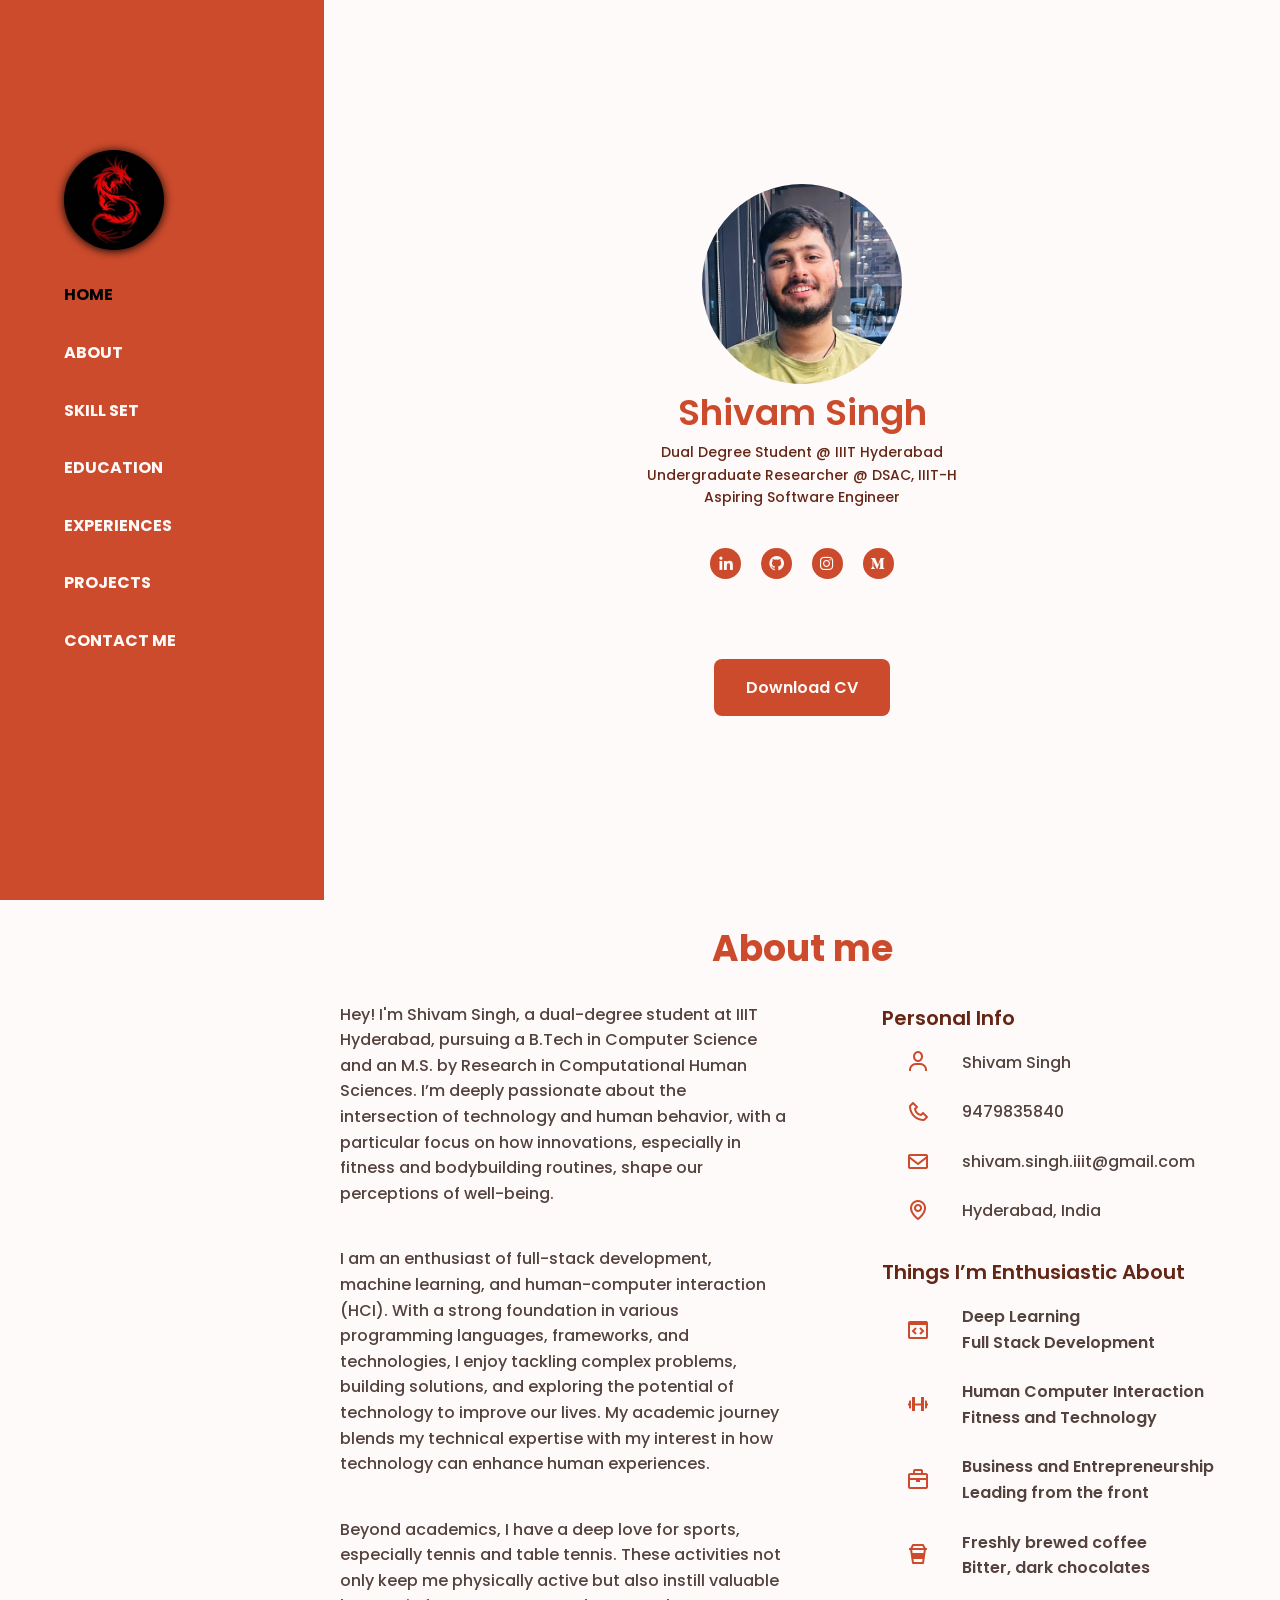
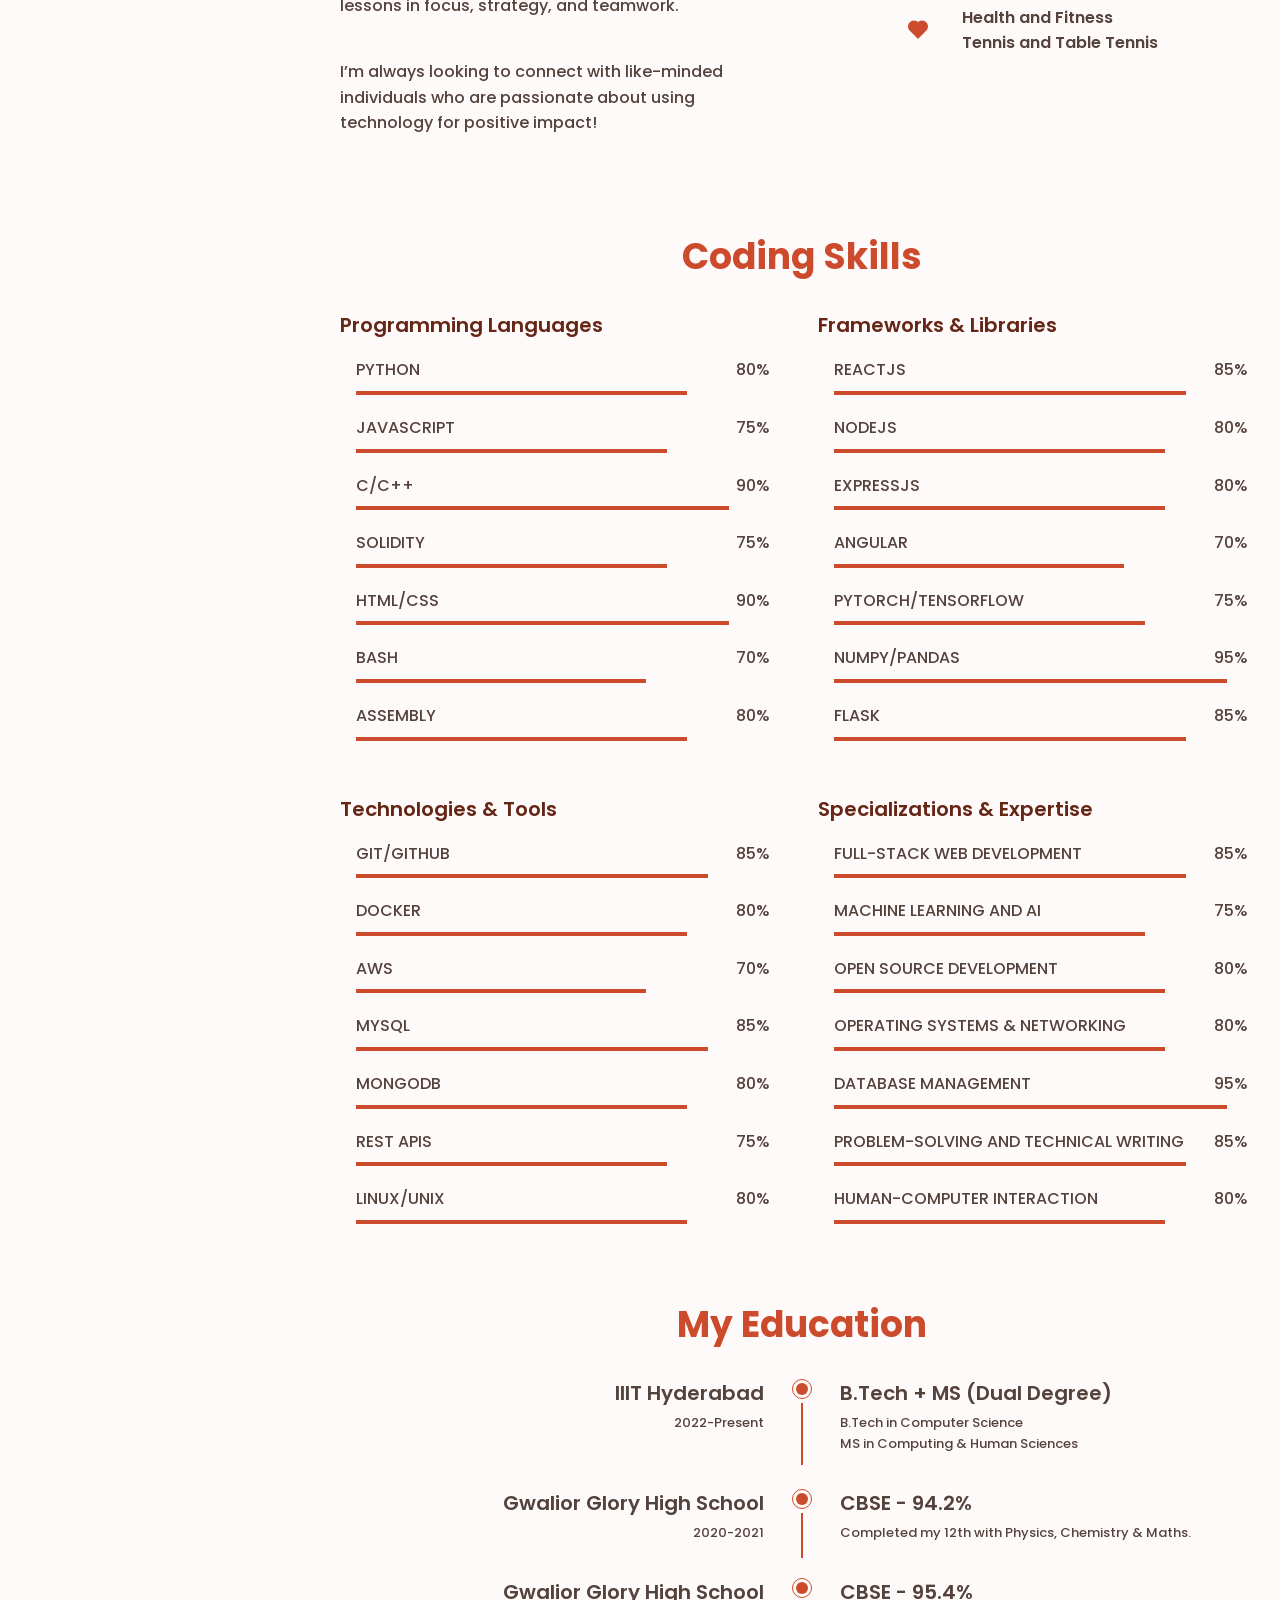
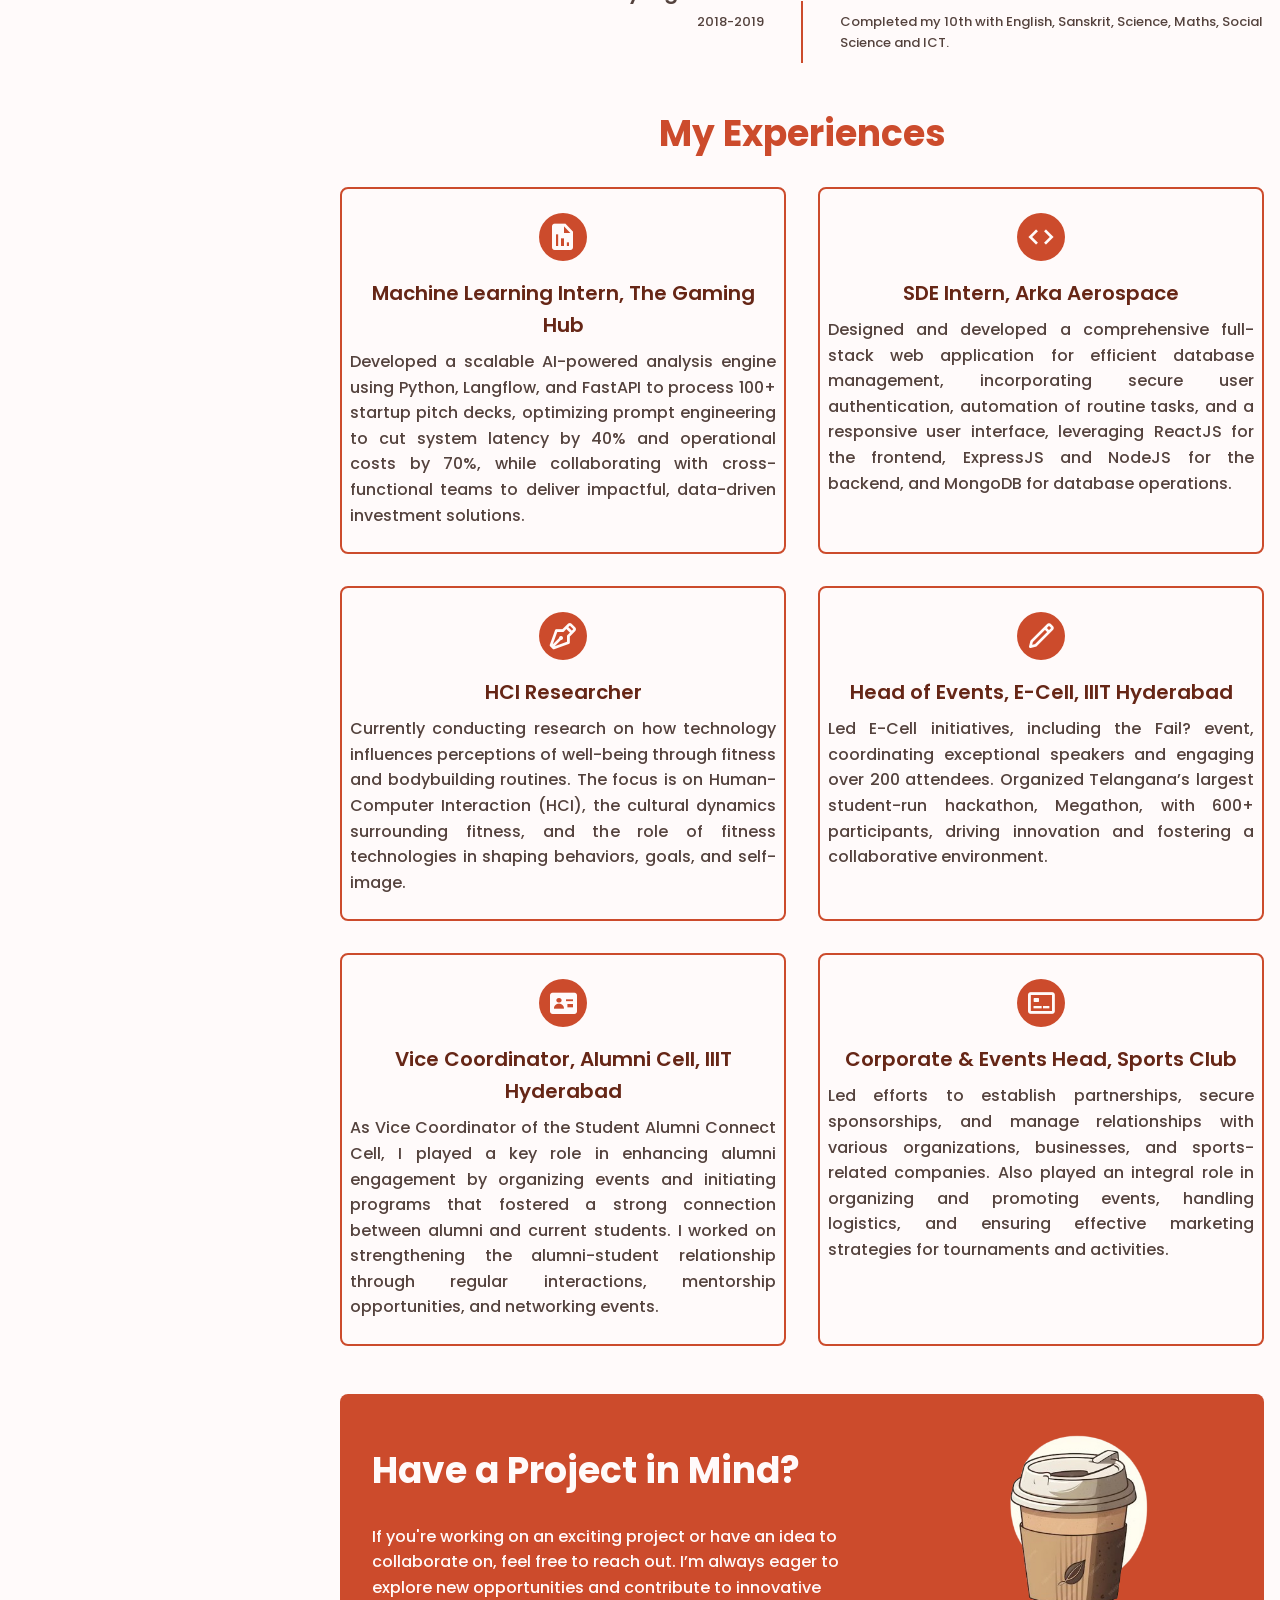
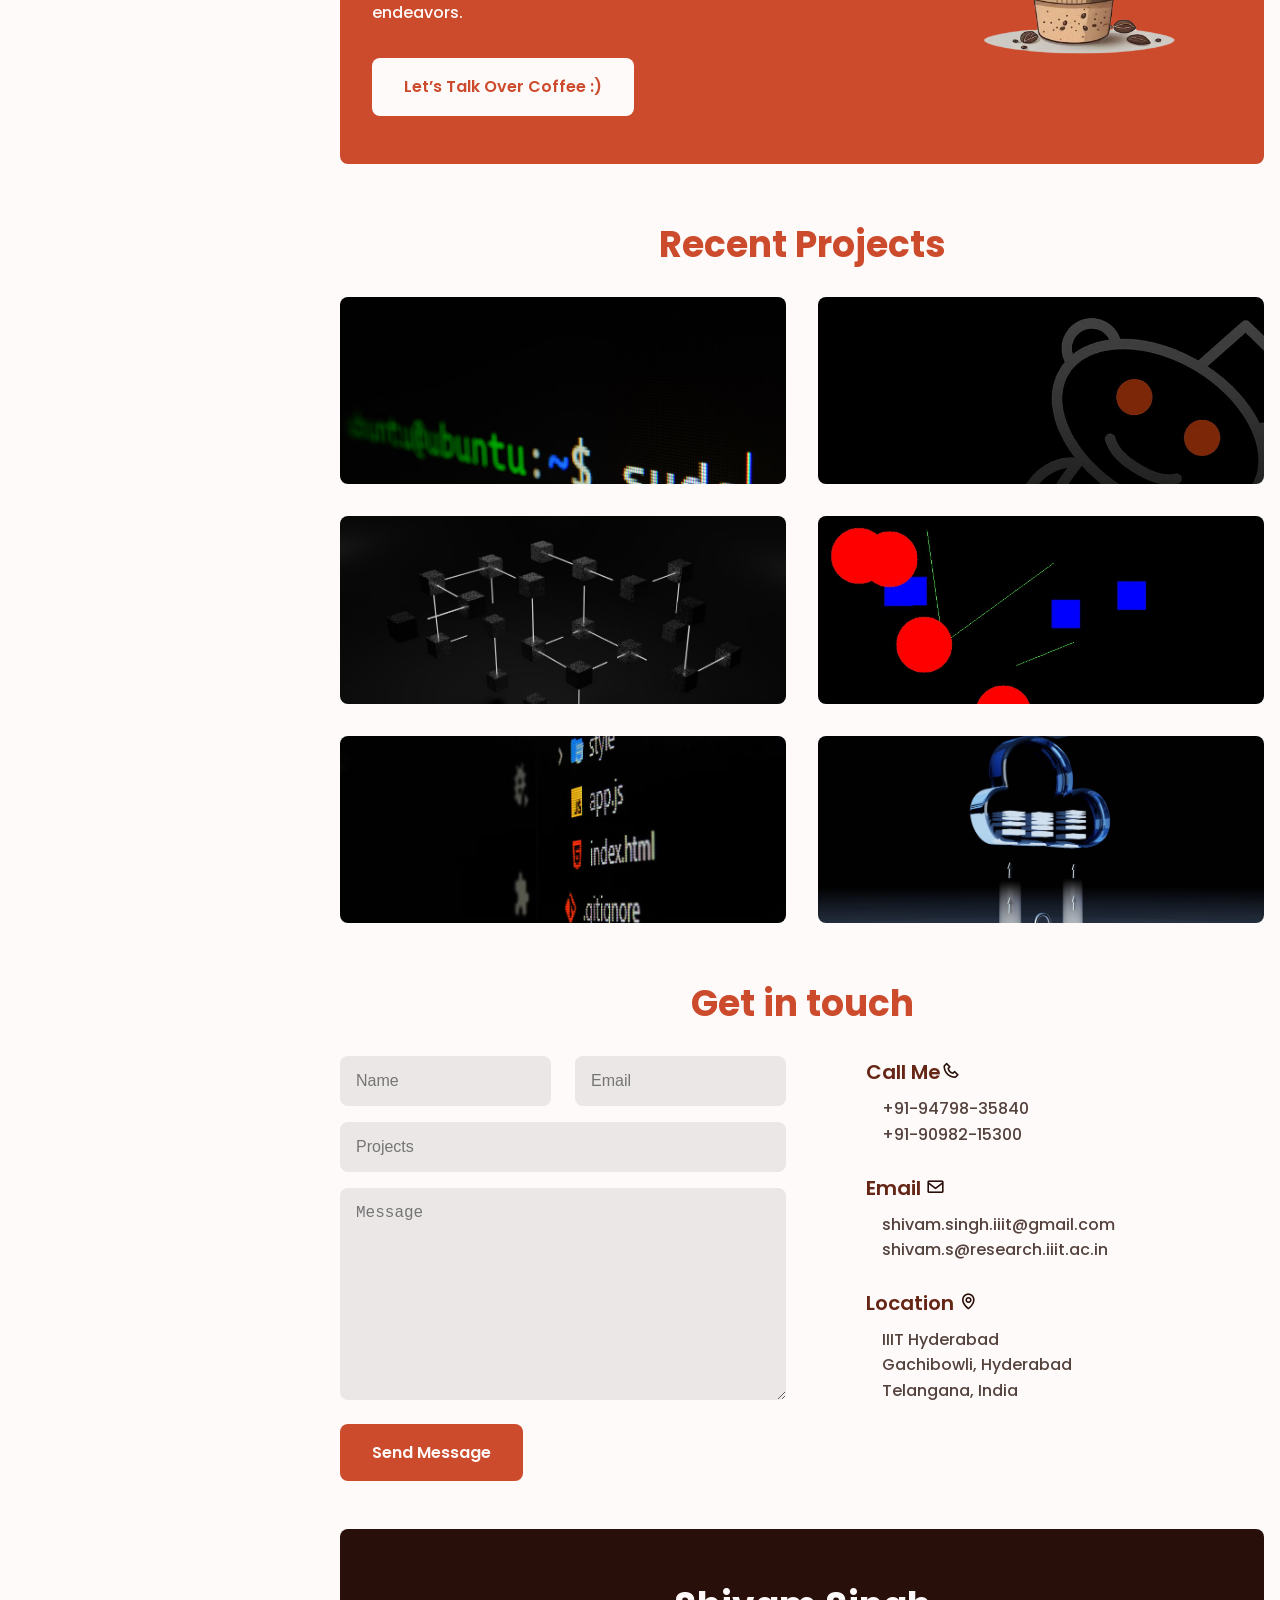
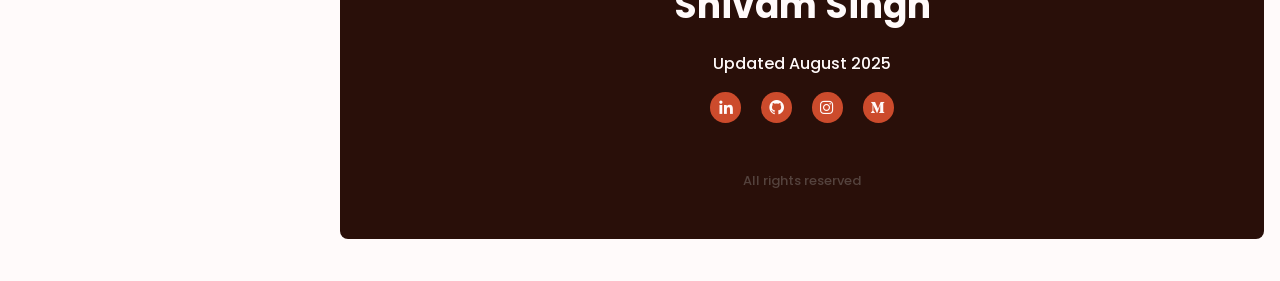
==== commit b7dc41a5: "CV updated" ====
--- a/index.html
+++ b/index.html
@@ -77,7 +77,7 @@
                     </div>
 
                     <a download=""
-                        href="https://drive.google.com/file/d/1Xk5eovPbU-pHT6yruZi--v8pBp2mQkEd/view?usp=sharing"
+                        href="https://drive.google.com/file/d/1JT6vJfhUVDXEH0QLjLXHgnY7Rzst6npD/view?usp=sharing"
                         class="button home__button" target="_blank" rel="noopener noreferrer"> Download CV</a>
                 </div>
             </div>
@@ -186,7 +186,7 @@
 
                                 <span class="about__information-subtitle">Freshly brewed coffee</span>
 
-                                <span class="about__information-subtitle">Bitter, dark chocoloates<span>
+                                <span class="about__information-subtitle">Bitter, dark chocolates<span>
 
                             </div>
                         </div>
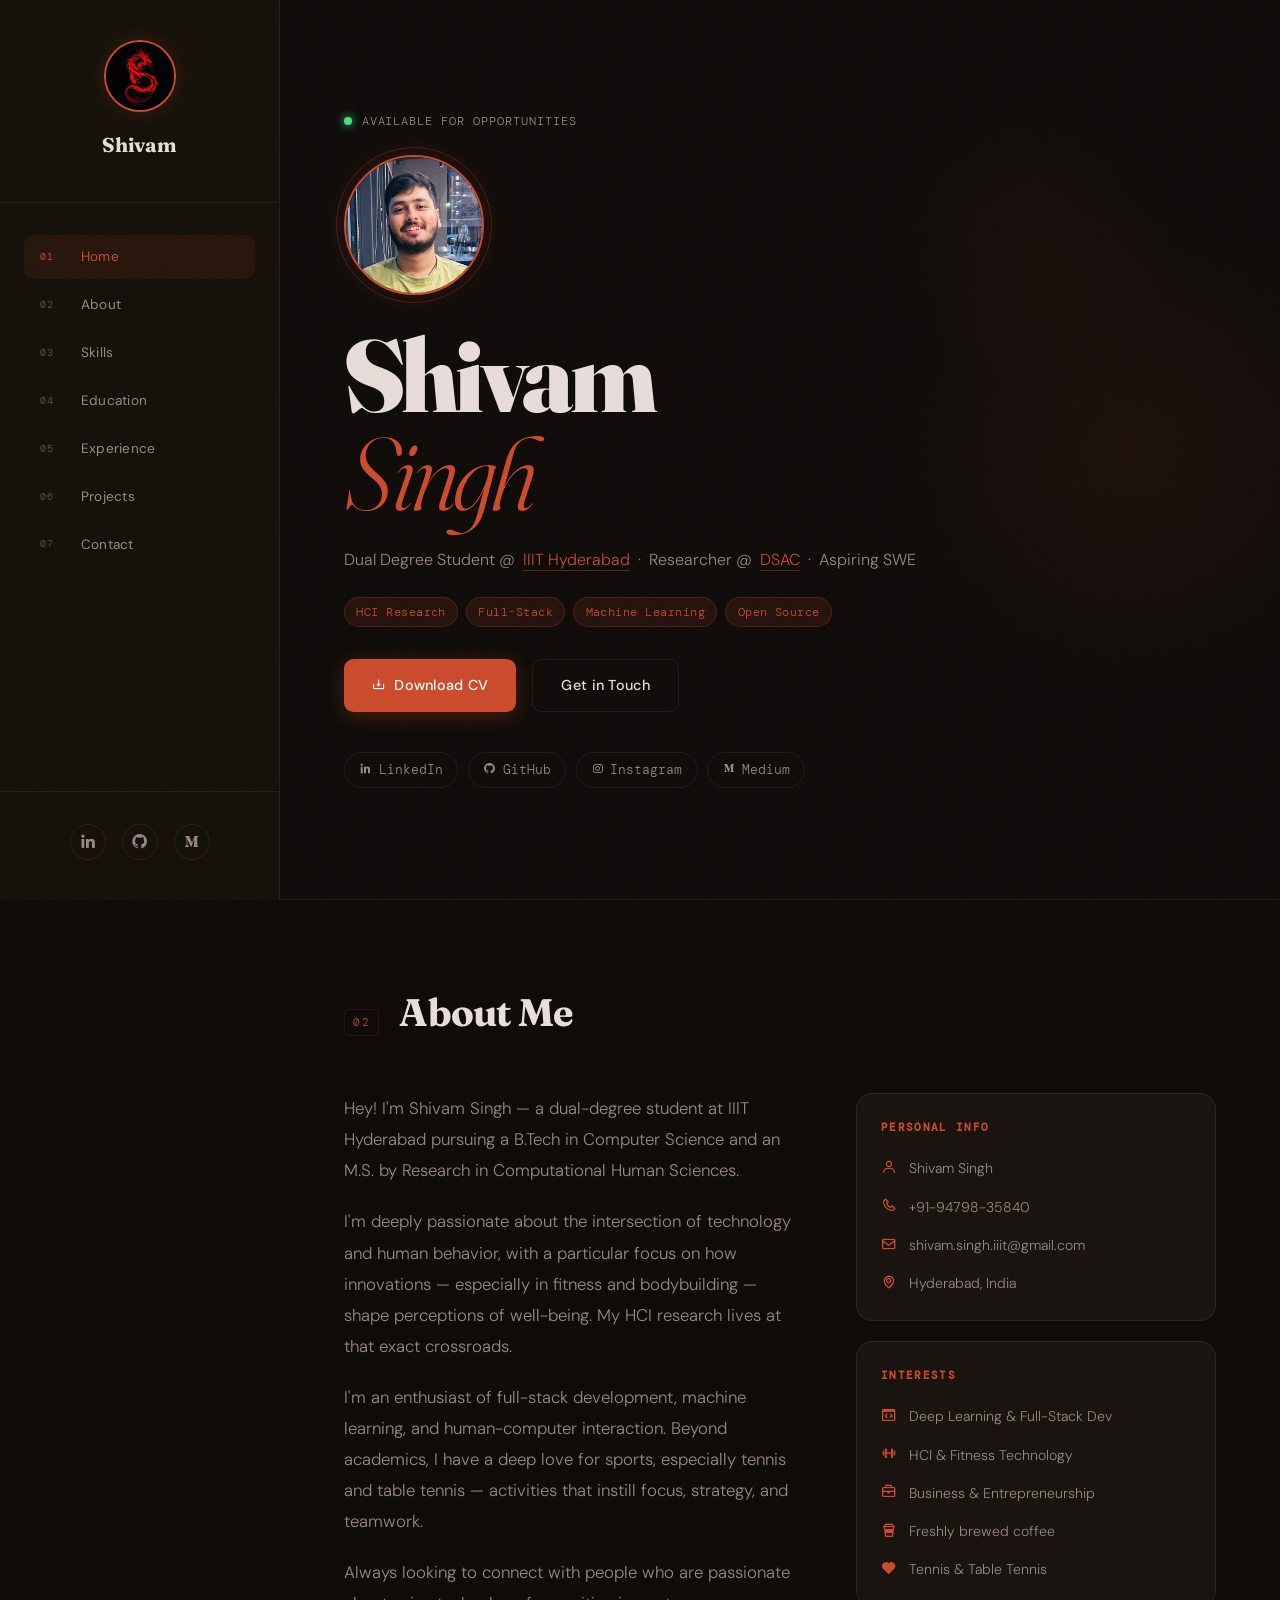
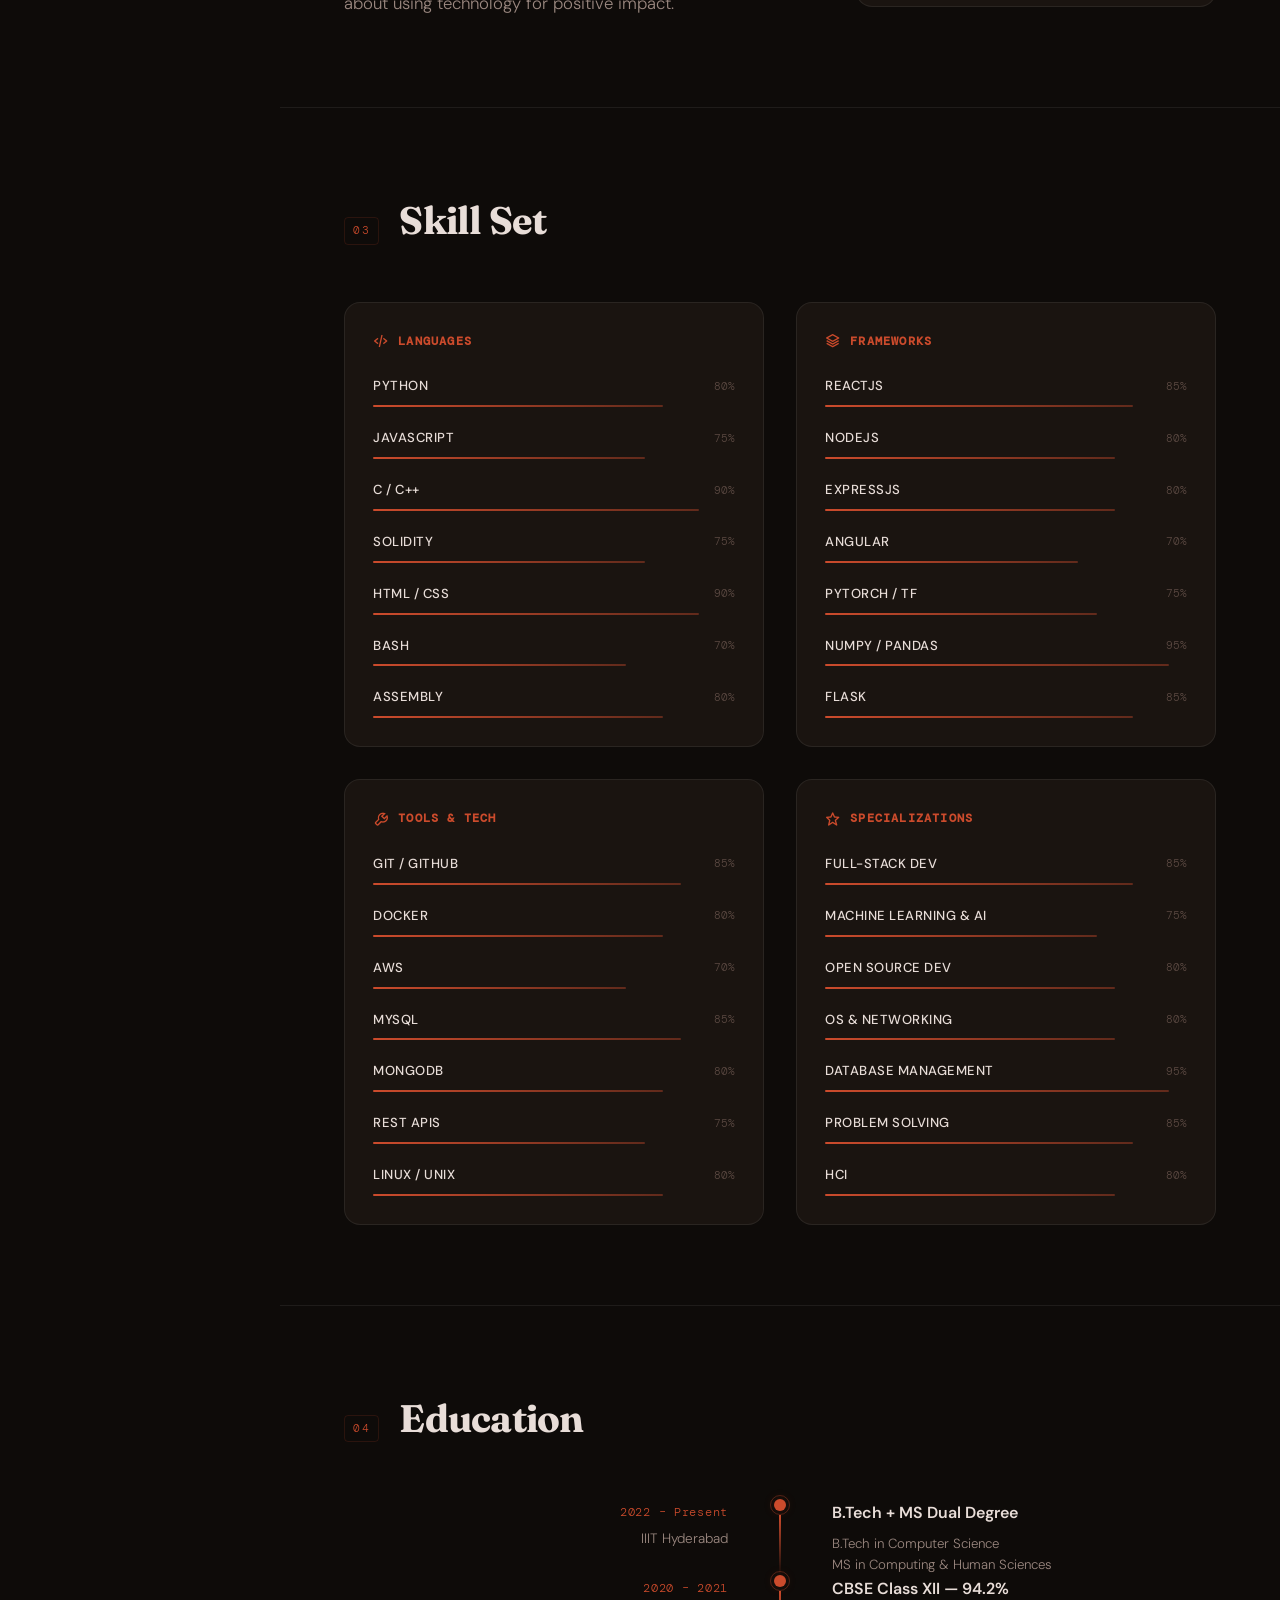
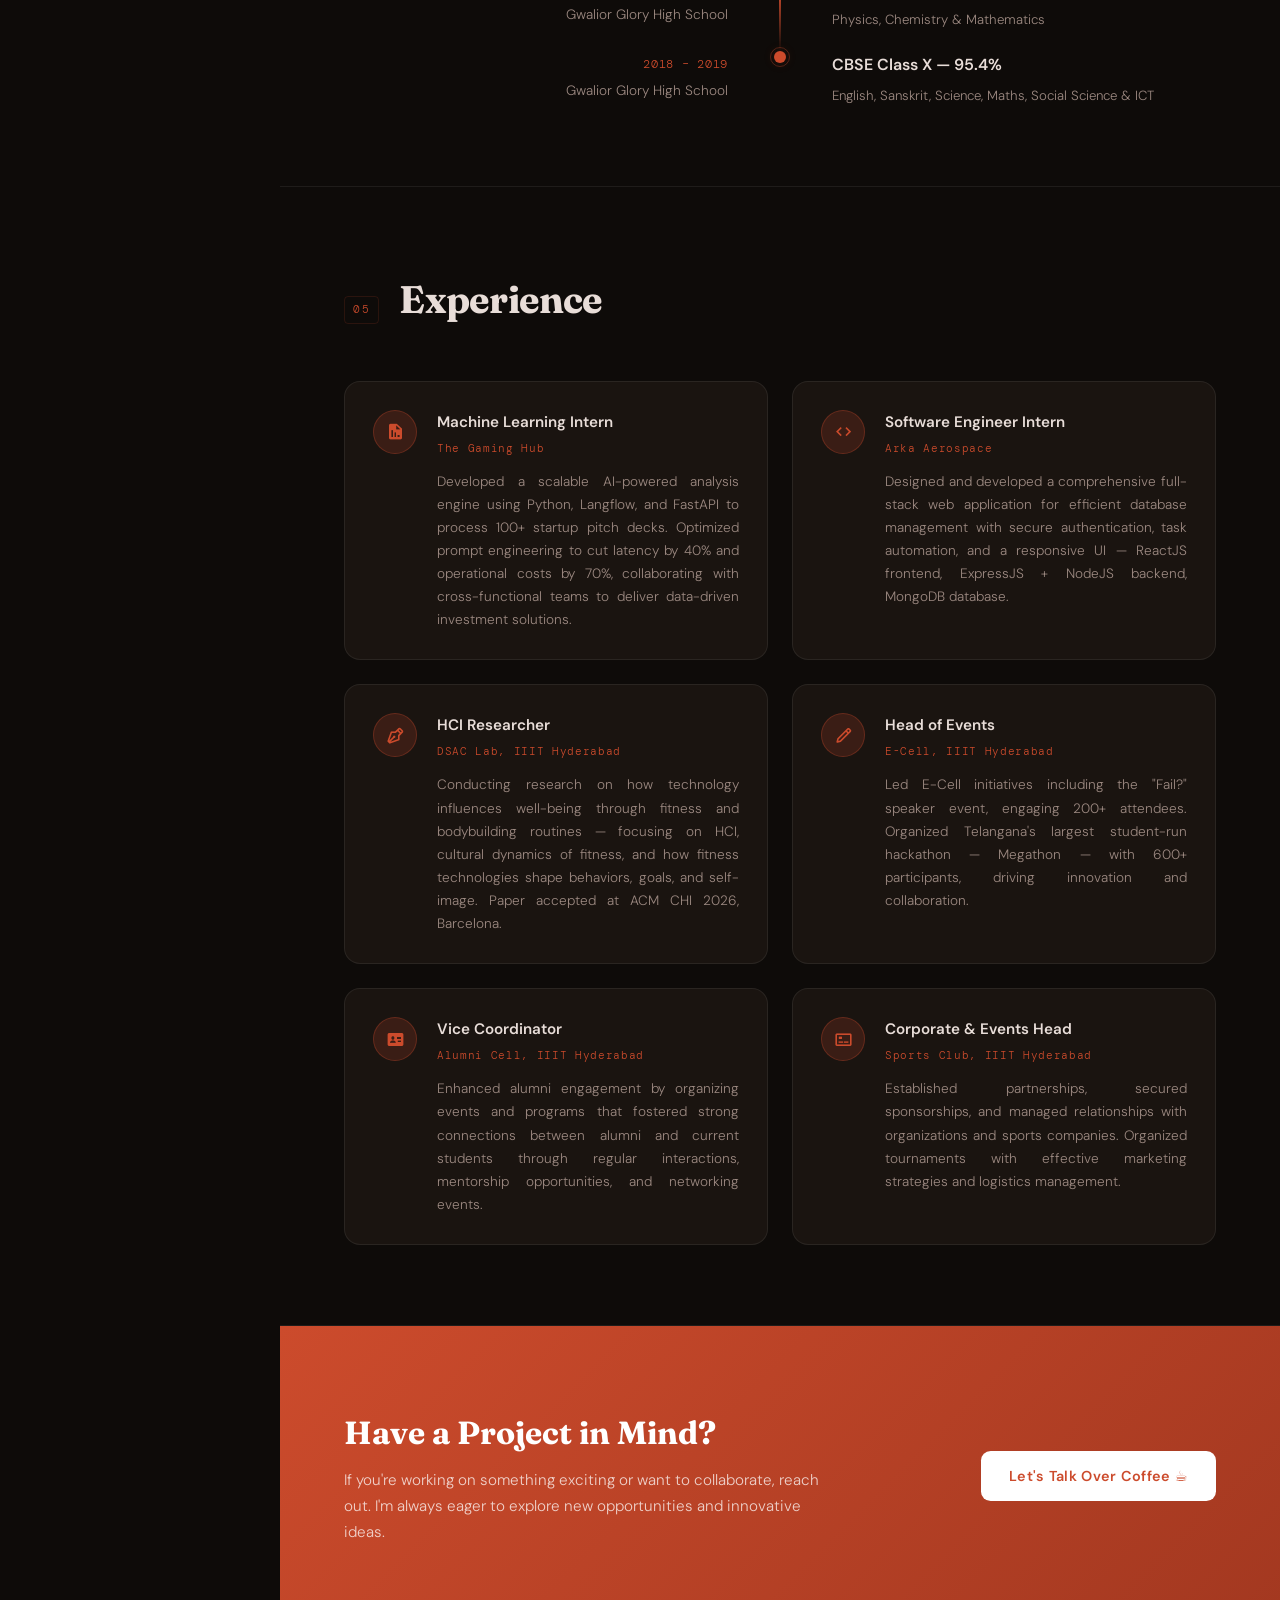
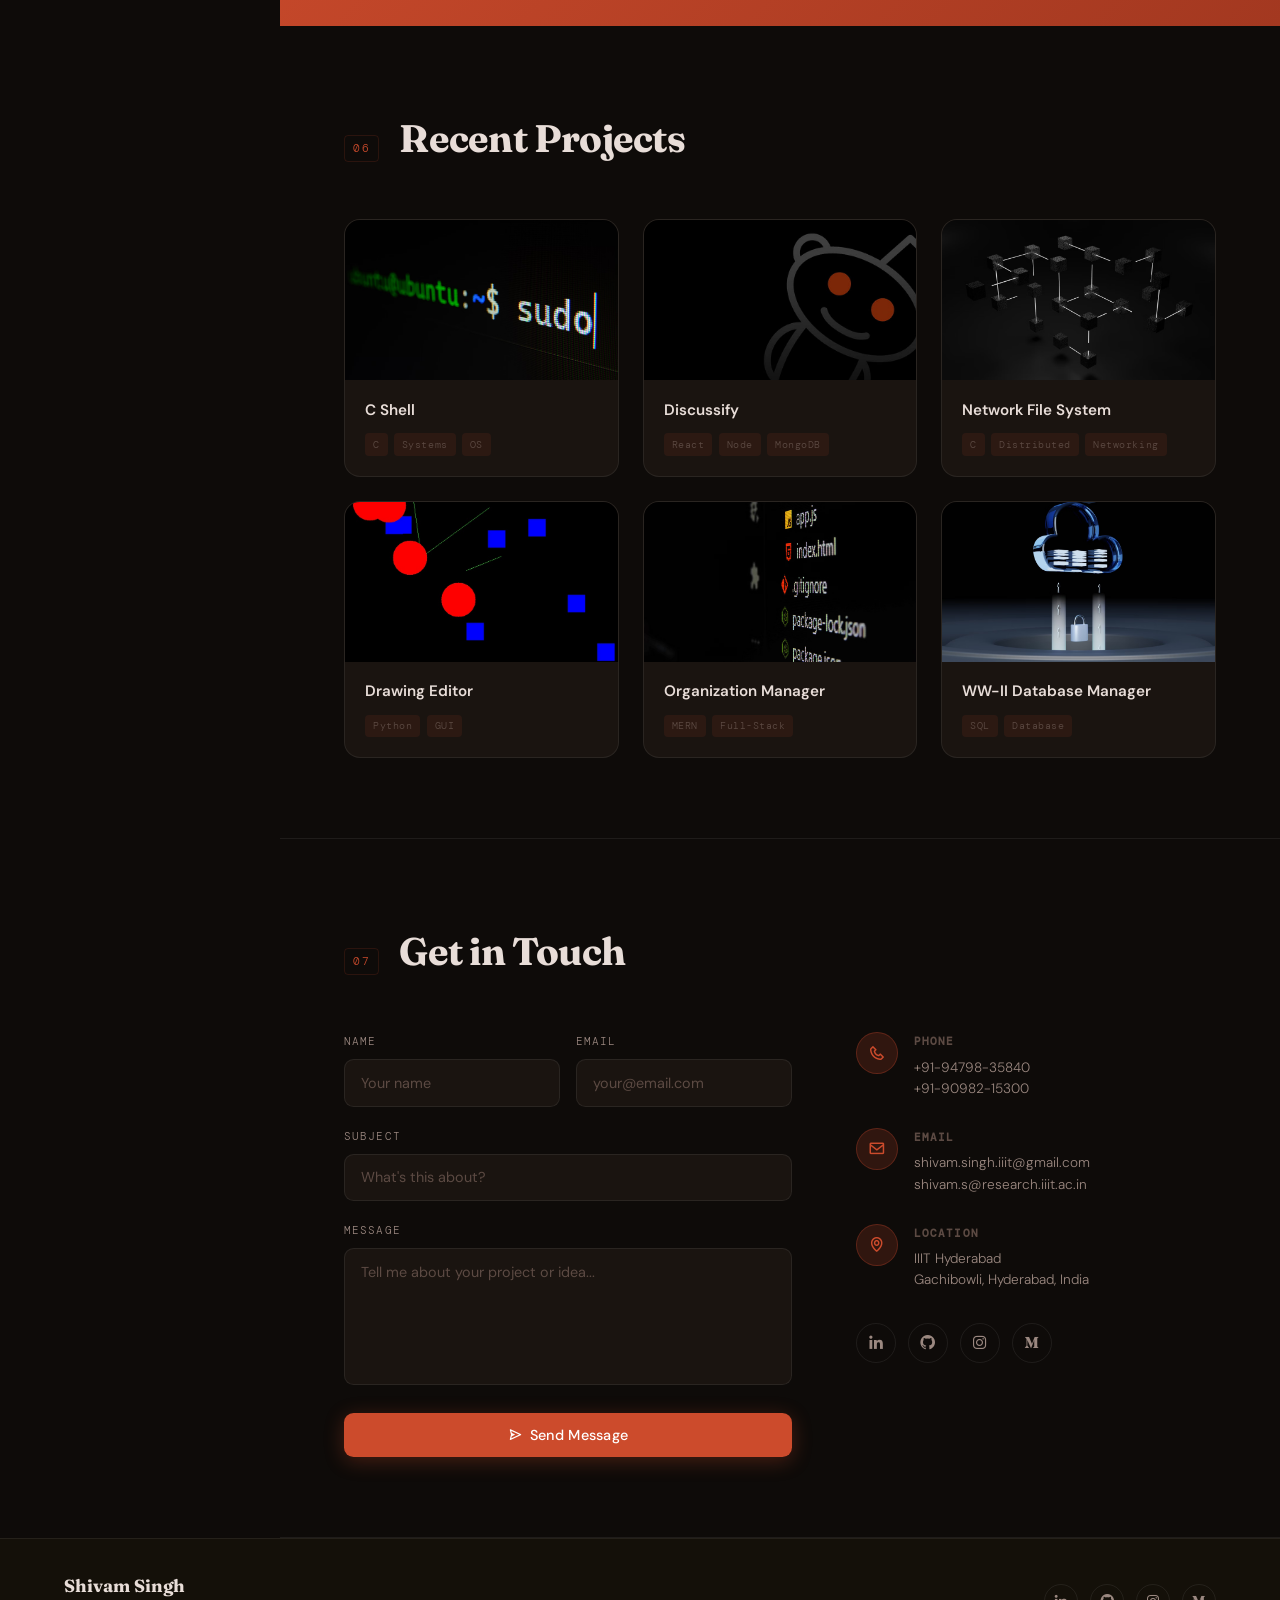
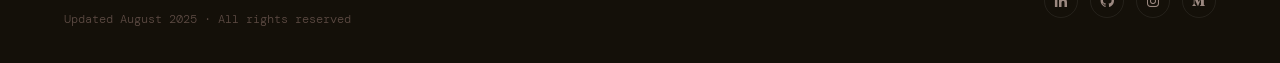
==== commit 5b3a9d16: "personal website revamped" ====
--- a/index.html
+++ b/index.html
@@ -1,683 +1,536 @@
 <!DOCTYPE html>
 <html lang="en">
-
 <head>
     <meta charset="UTF-8" />
     <meta name="viewport" content="width=device-width, initial-scale=1.0" />
-
-    <!-- ===== CSS ===== -->
     <link rel="stylesheet" href="assets/css/styles.css" />
-
-    <!-- ===== BOX ICONS ===== -->
-
     <link href="https://unpkg.com/boxicons@2.1.4/css/boxicons.min.css" rel="stylesheet" />
+    <link href="https://fonts.googleapis.com/css2?family=Fraunces:ital,opsz,wght@0,9..144,300;0,9..144,700;0,9..144,900;1,9..144,300;1,9..144,700&family=DM+Sans:wght@300;400;500&family=DM+Mono:wght@400;500&display=swap" rel="stylesheet" />
     <link rel="icon" type="image/x-icon" href="assets/img/nav__logo.jpg">
-    <title>Shivam Singh Portfolio</title>
+    <title>Shivam Singh — Portfolio</title>
 </head>
-
 <body>
-    <!--===== HEADER =====-->
-    <header class="header-1">
-        <nav class="nav bd-grid">
-            <div class="nav__toggle" id="nav-toggle">
-                <i class='bx bx-menu'></i>
-            </div>
-
-            <div>
-                <a href="#" class="nav__logo">Shivam</a>
-            </div>
-            <div class="nav__menu" id="nav-menu">
-
-
-                <div class="nav__close" id="nav-close">
-                    <i class='bx bx-x'></i>
-                </div>
-
-                <ul class="nav__list">
-                    <li class="nav__item"> <img src="assets/img/nav__logo.jpg" alt="" class="nav__img">
-                    <li class="nav__item"> <a href="#home" class="nav__link active">Home</a></li>
-                    <li class="nav__item"> <a href="#about" class="nav__link ">About</a></li>
-                    <li class="nav__item"> <a href="#skills" class="nav__link ">Skill Set</a></li>
-                    <li class="nav__item"> <a href="#education" class="nav__link ">Education</a></li>
-                    <li class="nav__item"> <a href="#services" class="nav__link ">Experiences</a></li>
-                    <li class="nav__item"> <a href="#works" class="nav__link ">Projects</a></li>
-                    <li class="nav__item"> <a href="#contact" class="nav__link ">Contact Me</a></li>
-
-                </ul>
-            </div>
+
+    <!-- Scroll progress bar -->
+    <div class="scroll-progress" id="scrollProgress"></div>
+
+    <!-- Grain texture -->
+    <div class="grain"></div>
+
+    <!--===== SIDEBAR NAV =====-->
+    <aside class="sidebar" id="sidebar">
+        <div class="sidebar__header">
+            <div class="sidebar__avatar">
+                <img src="assets/img/nav__logo.jpg" alt="Shivam Singh">
+            </div>
+            <span class="sidebar__name">Shivam</span>
+        </div>
+
+        <nav class="sidebar__nav">
+            <ul class="sidebar__list">
+                <li><a href="#home"      class="sidebar__link active"><span class="sidebar__num">01</span> Home</a></li>
+                <li><a href="#about"     class="sidebar__link"><span class="sidebar__num">02</span> About</a></li>
+                <li><a href="#skills"    class="sidebar__link"><span class="sidebar__num">03</span> Skills</a></li>
+                <li><a href="#education" class="sidebar__link"><span class="sidebar__num">04</span> Education</a></li>
+                <li><a href="#services"  class="sidebar__link"><span class="sidebar__num">05</span> Experience</a></li>
+                <li><a href="#works"     class="sidebar__link"><span class="sidebar__num">06</span> Projects</a></li>
+                <li><a href="#contact"   class="sidebar__link"><span class="sidebar__num">07</span> Contact</a></li>
+            </ul>
         </nav>
+
+        <div class="sidebar__footer">
+            <a href="https://www.linkedin.com/in/shivam-singh9204/" class="sidebar__social" target="_blank" rel="noopener noreferrer"><i class='bx bxl-linkedin'></i></a>
+            <a href="https://github.com/ShivamS-9"                  class="sidebar__social" target="_blank" rel="noopener noreferrer"><i class='bx bxl-github'></i></a>
+            <a href="https://medium.com/@shivamsingh922004"          class="sidebar__social" target="_blank" rel="noopener noreferrer"><i class='bx bxl-medium'></i></a>
+        </div>
+    </aside>
+
+    <!--===== MOBILE HEADER =====-->
+    <header class="mobile-header" id="mobileHeader">
+        <button class="mobile-header__toggle" id="navToggle" aria-label="Open menu">
+            <span></span><span></span><span></span>
+        </button>
+        <a href="#home" class="mobile-header__logo">Shivam</a>
+        <a href="https://drive.google.com/file/d/1zlub9EOLyYVj1EswvzJ7MXmYZ7ZPs6ej/view?usp=sharing"
+           class="mobile-header__cv" target="_blank" rel="noopener noreferrer">CV</a>
     </header>
-    <main class="main-1">
+
+    <!-- Mobile nav drawer -->
+    <div class="nav-overlay" id="navOverlay"></div>
+    <nav class="mobile-nav" id="mobileNav">
+        <button class="mobile-nav__close" id="navClose"><i class='bx bx-x'></i></button>
+        <ul class="mobile-nav__list">
+            <li><a href="#home"      class="mobile-nav__link"><span>01</span> Home</a></li>
+            <li><a href="#about"     class="mobile-nav__link"><span>02</span> About</a></li>
+            <li><a href="#skills"    class="mobile-nav__link"><span>03</span> Skills</a></li>
+            <li><a href="#education" class="mobile-nav__link"><span>04</span> Education</a></li>
+            <li><a href="#services"  class="mobile-nav__link"><span>05</span> Experience</a></li>
+            <li><a href="#works"     class="mobile-nav__link"><span>06</span> Projects</a></li>
+            <li><a href="#contact"   class="mobile-nav__link"><span>07</span> Contact</a></li>
+        </ul>
+    </nav>
+
+    <main class="main">
+
         <!--===== HOME =====-->
-        <section class="home" id="home">
-            <div class="home__container bd-grid">
-                <div class="home__data">
-                    <div class="home__img">
-                        <img src="assets/img/profile_img.jpg" alt="">
-                    </div>
-
-                    <h1 class="home__title"> Shivam Singh </h1>
-                    <span class="home__profession">Dual Degree Student @ <a href="https://www.iiit.ac.in/" target="_blank" class="home__profession">IIIT Hyderabad </a> <p>Undergraduate Researcher @
-                        <a href="https://dsac.iiit.ac.in/" target="_blank" class="home__profession"> DSAC, IIIT-H </a> </p>
-                        <p>Aspiring Software Engineer</p>
-                    </span>
-
-                    <div class="home__social">
-                        <a href="https://www.linkedin.com/in/shivam-singh9204/" class="home__social-link"
-                            target="_blank" rel="noopener noreferrer"><i class='bx bxl-linkedin'></i></a>
-
-                        <a href="https://github.com/ShivamS-9" class="home__social-link" target="_blank"
-                            rel="noopener noreferrer"><i class='bx bxl-github'></i></a>
-
-                        <a href="https://www.instagram.com/dragon.00.9" class="home__social-link" target="_blank"
-                            rel="noopener noreferrer"><i class='bx bxl-instagram'></i></a>
-
-                        <a href="https://medium.com/@shivamsingh922004" class="home__social-link" target="_blank"
-                            rel="noopener noreferrer"><i class='bx bxl-medium'></i></a>
-                    </div>
-
-                    <a download=""
-                        href="https://drive.google.com/file/d/1JT6vJfhUVDXEH0QLjLXHgnY7Rzst6npD/view?usp=sharing"
-                        class="button home__button" target="_blank" rel="noopener noreferrer"> Download CV</a>
-                </div>
-            </div>
-        </section>
+        <section class="home section" id="home">
+            <div class="home__inner">
+                <div class="home__eyebrow">
+                    <span class="home__dot"></span>
+                    Available for opportunities
+                </div>
+
+                <div class="home__photo">
+                    <img src="assets/img/profile_img.jpg" alt="Shivam Singh">
+                    <div class="home__photo-ring"></div>
+                </div>
+
+                <h1 class="home__title">
+                    Shivam<br><em>Singh</em>
+                </h1>
+
+                <p class="home__description">
+                    Dual Degree Student @&nbsp;
+                    <a href="https://www.iiit.ac.in/" target="_blank" rel="noopener noreferrer" class="home__link">IIIT Hyderabad</a>
+                    &nbsp;·&nbsp; Researcher @&nbsp;
+                    <a href="https://dsac.iiit.ac.in/" target="_blank" rel="noopener noreferrer" class="home__link">DSAC</a>
+                    &nbsp;·&nbsp; Aspiring SWE
+                </p>
+
+                <div class="home__tags">
+                    <span class="tag">HCI Research</span>
+                    <span class="tag">Full-Stack</span>
+                    <span class="tag">Machine Learning</span>
+                    <span class="tag">Open Source</span>
+                </div>
+
+                <div class="home__actions">
+                    <a href="https://drive.google.com/file/d/1zlub9EOLyYVj1EswvzJ7MXmYZ7ZPs6ej/view?usp=sharing"
+                       class="btn btn--primary" target="_blank" rel="noopener noreferrer">
+                        <i class='bx bx-download'></i> Download CV
+                    </a>
+                    <a href="#contact" class="btn btn--ghost">Get in Touch</a>
+                </div>
+
+                <div class="home__socials">
+                    <a href="https://www.linkedin.com/in/shivam-singh9204/" class="home__social-pill" target="_blank" rel="noopener noreferrer"><i class='bx bxl-linkedin'></i> LinkedIn</a>
+                    <a href="https://github.com/ShivamS-9"                  class="home__social-pill" target="_blank" rel="noopener noreferrer"><i class='bx bxl-github'></i> GitHub</a>
+                    <a href="https://www.instagram.com/dragon.00.9"         class="home__social-pill" target="_blank" rel="noopener noreferrer"><i class='bx bxl-instagram'></i> Instagram</a>
+                    <a href="https://medium.com/@shivamsingh922004"          class="home__social-pill" target="_blank" rel="noopener noreferrer"><i class='bx bxl-medium'></i> Medium</a>
+                </div>
+            </div>
+
+            <!-- Decorative elements -->
+            <div class="home__deco home__deco--1"></div>
+            <div class="home__deco home__deco--2"></div>
+        </section>
+
         <!--===== ABOUT =====-->
         <section class="about section" id="about">
-
-            <span class="section-subtitle"></span>
-            <h2 class="section-title"> About me</h2>
-            <!-- <img src="assets/img/ppp2.jpg" alt="" class="about__img"> -->
-
-            <div class="about__container bd-grid">
-
-                <div class="about__data">
-                    <!-- <p class="about__description"> -->
-                    <p class="about__description">
-
-                        Hey! I'm Shivam Singh, a dual-degree student at IIIT Hyderabad, pursuing a B.Tech in Computer
-                        Science and an M.S. by Research in Computational Human Sciences. I’m deeply passionate about the
-                        intersection of technology and human behavior, with a particular focus on how innovations,
-                        especially in fitness and bodybuilding routines, shape our perceptions of well-being.
-                    </p>
-                    <p class="about__description">
-
-                        I am an enthusiast of full-stack development, machine learning, and human-computer interaction
-                        (HCI). With a strong foundation in various programming languages, frameworks, and technologies,
-                        I enjoy tackling complex problems, building solutions, and exploring the potential of technology
-                        to improve our lives. My academic journey blends my technical expertise with my interest in how
-                        technology can enhance human experiences.
-
-                    </p>
-                    <p class="about__description">
-
-                        Beyond academics, I have a deep love for sports, especially tennis and table tennis. These
-                        activities not only keep me physically active but also instill valuable lessons in focus,
-                        strategy, and teamwork.
-                    </p>
-                    <p class="about__description">
-
-                        I’m always looking to connect with like-minded individuals who are passionate about using
-                        technology for positive impact!
-                    </p>
-                    <!-- </p> -->
-                </div>
-                <div>
-                    <div class="about__information">
-                        <h3 class="about__information-title">Personal Info</h3>
-
-                        <div class="about__information-data">
-                            <i class='bx bx-user about__information-icon'></i>
+            <div class="section__header">
+                <span class="section__num">02</span>
+                <h2 class="section__title">About Me</h2>
+            </div>
+
+            <div class="about__grid">
+                <div class="about__text">
+                    <p>Hey! I'm Shivam Singh — a dual-degree student at IIIT Hyderabad pursuing a B.Tech in Computer Science and an M.S. by Research in Computational Human Sciences.</p>
+                    <p>I'm deeply passionate about the intersection of technology and human behavior, with a particular focus on how innovations — especially in fitness and bodybuilding — shape perceptions of well-being. My HCI research lives at that exact crossroads.</p>
+                    <p>I'm an enthusiast of full-stack development, machine learning, and human-computer interaction. Beyond academics, I have a deep love for sports, especially tennis and table tennis — activities that instill focus, strategy, and teamwork.</p>
+                    <p>Always looking to connect with people who are passionate about using technology for positive impact.</p>
+                </div>
+
+                <div class="about__sidebar">
+                    <div class="info-card">
+                        <h4 class="info-card__title">Personal Info</h4>
+                        <div class="info-card__row">
+                            <i class='bx bx-user'></i>
                             <span>Shivam Singh</span>
                         </div>
-
-                        <div class="about__information-data">
-                            <i class='bx bx-phone about__information-icon'></i>
-                            <span>9479835840</span>
-                        </div>
-
-                        <div class="about__information-data">
-                            <i class='bx bx-envelope about__information-icon'></i>
+                        <div class="info-card__row">
+                            <i class='bx bx-phone'></i>
+                            <span>+91-94798-35840</span>
+                        </div>
+                        <div class="info-card__row">
+                            <i class='bx bx-envelope'></i>
                             <span>shivam.singh.iiit@gmail.com</span>
                         </div>
-
-                        <div class="about__information-data">
-                            <i class='bx bx-map about__information-icon'></i>
+                        <div class="info-card__row">
+                            <i class='bx bx-map'></i>
                             <span>Hyderabad, India</span>
                         </div>
-
-                    </div>
-                    <div class="about__information">
-                        <h3 class="about__information-title">Things I’m Enthusiastic About </h3>
-
-                        <div class="about__information-data">
-                            <i class='bx bx-code-block about__information-icon'></i>
-                            <div>
-                                <span class="about__information-subtitle">Deep Learning</span>
-                                <span class="about__information-subtitle"> Full Stack Development<span>
-                            </div>
-                        </div>
-
-                        <div class="about__information-data">
-                            <i class='bx bx-dumbbell about__information-icon'></i>
-                            <div>
-
-                                <span class="about__information-subtitle">Human Computer Interaction</span>
-
-                                <span class="about__information-subtitle">Fitness and Technology<span>
-
-                            </div>
-                        </div>
-
-                        <div class="about__information-data">
-                            <i class='bx bx-briefcase about__information-icon'></i>
-                            <div>
-
-                                <span class="about__information-subtitle">Business and Entrepreneurship </span>
-
-                                <span class="about__information-subtitle">Leading from the front<span>
-
-                            </div>
-                        </div>
-
-                        <div class="about__information-data">
-                            <i class='bx bx-coffee-togo about__information-icon'></i>
-                            <div>
-
-                                <span class="about__information-subtitle">Freshly brewed coffee</span>
-
-                                <span class="about__information-subtitle">Bitter, dark chocolates<span>
-
-                            </div>
-                        </div>
-
-                        <div class="about__information-data">
-                            <i class='bx bxs-heart about__information-icon'></i>
-                            <div>
-
-                                <span class="about__information-subtitle">Health and Fitness</span>
-
-                                <span class="about__information-subtitle">Tennis and Table Tennis<span>
-
-                            </div>
-                        </div>
-                    </div>
-
-                </div>
-
-            </div>
-            <!-- <img src="assets/img/profile.jpg" alt="" class="about__img"> -->
-            </div>
-        </section>
+                    </div>
+
+                    <div class="info-card">
+                        <h4 class="info-card__title">Interests</h4>
+                        <div class="info-card__row"><i class='bx bx-code-block'></i><span>Deep Learning &amp; Full-Stack Dev</span></div>
+                        <div class="info-card__row"><i class='bx bx-dumbbell'></i><span>HCI &amp; Fitness Technology</span></div>
+                        <div class="info-card__row"><i class='bx bx-briefcase'></i><span>Business &amp; Entrepreneurship</span></div>
+                        <div class="info-card__row"><i class='bx bx-coffee-togo'></i><span>Freshly brewed coffee</span></div>
+                        <div class="info-card__row"><i class='bx bxs-heart'></i><span>Tennis &amp; Table Tennis</span></div>
+                    </div>
+                </div>
+            </div>
+        </section>
+
         <!--===== SKILLS =====-->
         <section class="skills section" id="skills">
-            <span class="section-subtitle"></span>
-            <h2 class="section-title">Coding Skills</h2>
-
-            <div class="skills__container bd-grid">
-                <div class="skills__content">
-                    <h3 class="skills__subtitle">Programming Languages</h3>
-
-                    <div class="skills__data">
-                        <span class="skills__name">Python</span>
-                        <span class="skills__number">80%</span>
-                        <span class="skills__bar skills__html"></span>
-                    </div>
-
-                    <div class="skills__data">
-                        <span class="skills__name">Javascript</span>
-                        <span class="skills__number">75%</span>
-                        <span class="skills__bar skills__js"></span>
-                    </div>
-
-                    <div class="skills__data">
-                        <span class="skills__name">C/C++</span>
-                        <span class="skills__number">90%</span>
-                        <span class="skills__bar skills__html90"></span>
-                    </div>
-
-                    <div class="skills__data">
-                        <span class="skills__name">Solidity</span>
-                        <span class="skills__number">75%</span>
-                        <span class="skills__bar skills__solidity"></span>
-                    </div>
-
-                    <div class="skills__data">
-                        <span class="skills__name">HTML/CSS</span>
-                        <span class="skills__number">90%</span>
-                        <span class="skills__bar skills__html90"></span>
-                    </div>
-
-                    <div class="skills__data">
-                        <span class="skills__name">Bash</span>
-                        <span class="skills__number">70%</span>
-                        <span class="skills__bar skills__bash"></span>
-                    </div>
-
-                    <div class="skills__data">
-                        <span class="skills__name">Assembly</span>
-                        <span class="skills__number">80%</span>
-                        <span class="skills__bar skills__assembly"></span>
-                    </div>
-                </div>
-
-                <div class="skills__content">
-                    <h3 class="skills__subtitle">Frameworks & Libraries</h3>
-
-                    <div class="skills__data">
-                        <span class="skills__name">ReactJS</span>
-                        <span class="skills__number">85%</span>
-                        <span class="skills__bar skills__react"></span>
-                    </div>
-
-                    <div class="skills__data">
-                        <span class="skills__name">NodeJS</span>
-                        <span class="skills__number">80%</span>
-                        <span class="skills__bar skills__html"></span>
-                    </div>
-
-                    <div class="skills__data">
-                        <span class="skills__name">ExpressJS</span>
-                        <span class="skills__number">80%</span>
-                        <span class="skills__bar skills__html"></span>
-                    </div>
-
-                    <div class="skills__data">
-                        <span class="skills__name">Angular</span>
-                        <span class="skills__number">70%</span>
-                        <span class="skills__bar skills__angular"></span>
-                    </div>
-
-                    <div class="skills__data">
-                        <span class="skills__name">Pytorch/Tensorflow</span>
-                        <span class="skills__number">75%</span>
-                        <span class="skills__bar skills__tensorflow"></span>
-                    </div>
-
-                    <div class="skills__data">
-                        <span class="skills__name">Numpy/Pandas</span>
-                        <span class="skills__number">95%</span>
-                        <span class="skills__bar skills__numpy"></span>
-                    </div>
-
-                    <div class="skills__data">
-                        <span class="skills__name">Flask</span>
-                        <span class="skills__number">85%</span>
-                        <span class="skills__bar skills__react"></span>
-                    </div>
-                </div>
-
-                <div class="skills__content">
-                    <h3 class="skills__subtitle">Technologies & Tools</h3>
-
-                    <div class="skills__data">
-                        <span class="skills__name">Git/GitHub</span>
-                        <span class="skills__number">85%</span>
-                        <span class="skills__bar skills__react"></span>
-                    </div>
-
-                    <div class="skills__data">
-                        <span class="skills__name">Docker</span>
-                        <span class="skills__number">80%</span>
-                        <span class="skills__bar skills__docker"></span>
-                    </div>
-
-                    <div class="skills__data">
-                        <span class="skills__name">AWS</span>
-                        <span class="skills__number">70%</span>
-                        <span class="skills__bar skills__aws"></span>
-                    </div>
-
-                    <div class="skills__data">
-                        <span class="skills__name">MySQL</span>
-                        <span class="skills__number">85%</span>
-                        <span class="skills__bar skills__react"></span>
-                    </div>
-
-                    <div class="skills__data">
-                        <span class="skills__name">MongoDB</span>
-                        <span class="skills__number">80%</span>
-                        <span class="skills__bar skills__mongodb"></span>
-                    </div>
-
-                    <div class="skills__data">
-                        <span class="skills__name">REST APIs</span>
-                        <span class="skills__number">75%</span>
-                        <span class="skills__bar skills__restapi"></span>
-                    </div>
-
-                    <div class="skills__data">
-                        <span class="skills__name">Linux/UNIX</span>
-                        <span class="skills__number">80%</span>
-                        <span class="skills__bar skills__linux"></span>
-                    </div>
-                </div>
-
-                <div class="skills__content">
-                    <h3 class="skills__subtitle">Specializations & Expertise</h3>
-
-                    <div class="skills__data">
-                        <span class="skills__name">Full-Stack Web Development</span>
-                        <span class="skills__number">85%</span>
-                        <span class="skills__bar skills__fullstack"></span>
-                    </div>
-
-                    <div class="skills__data">
-                        <span class="skills__name">Machine Learning and AI</span>
-                        <span class="skills__number">75%</span>
-                        <span class="skills__bar skills__ml"></span>
-                    </div>
-
-                    <div class="skills__data">
-                        <span class="skills__name">Open Source Development</span>
-                        <span class="skills__number">80%</span>
-                        <span class="skills__bar skills__opensource"></span>
-                    </div>
-
-                    <div class="skills__data">
-                        <span class="skills__name">Operating Systems & Networking</span>
-                        <span class="skills__number">80%</span>
-                        <span class="skills__bar skills__osnetworking"></span>
-                    </div>
-
-                    <div class="skills__data">
-                        <span class="skills__name">Database Management</span>
-                        <span class="skills__number">95%</span>
-                        <span class="skills__bar skills__dbms"></span>
-                    </div>
-
-                    <div class="skills__data">
-                        <span class="skills__name">Problem-Solving and Technical Writing</span>
-                        <span class="skills__number">85%</span>
-                        <span class="skills__bar skills__problemsolving"></span>
-                    </div>
-
-                    <div class="skills__data">
-                        <span class="skills__name">Human-Computer Interaction</span>
-                        <span class="skills__number">80%</span>
-                        <span class="skills__bar skills__hci"></span>
-                    </div>
-                </div>
-
-
-            </div>
-        </section>
+            <div class="section__header">
+                <span class="section__num">03</span>
+                <h2 class="section__title">Skill Set</h2>
+            </div>
+
+            <div class="skills__grid">
+                <div class="skills__group">
+                    <h3 class="skills__group-title"><i class='bx bx-code-alt'></i> Languages</h3>
+                    <div class="skill-item"><span class="skill-item__name">Python</span><span class="skill-item__pct">80%</span><span class="skill-item__bar" data-width="80"></span></div>
+                    <div class="skill-item"><span class="skill-item__name">JavaScript</span><span class="skill-item__pct">75%</span><span class="skill-item__bar" data-width="75"></span></div>
+                    <div class="skill-item"><span class="skill-item__name">C / C++</span><span class="skill-item__pct">90%</span><span class="skill-item__bar" data-width="90"></span></div>
+                    <div class="skill-item"><span class="skill-item__name">Solidity</span><span class="skill-item__pct">75%</span><span class="skill-item__bar" data-width="75"></span></div>
+                    <div class="skill-item"><span class="skill-item__name">HTML / CSS</span><span class="skill-item__pct">90%</span><span class="skill-item__bar" data-width="90"></span></div>
+                    <div class="skill-item"><span class="skill-item__name">Bash</span><span class="skill-item__pct">70%</span><span class="skill-item__bar" data-width="70"></span></div>
+                    <div class="skill-item"><span class="skill-item__name">Assembly</span><span class="skill-item__pct">80%</span><span class="skill-item__bar" data-width="80"></span></div>
+                </div>
+
+                <div class="skills__group">
+                    <h3 class="skills__group-title"><i class='bx bx-layer'></i> Frameworks</h3>
+                    <div class="skill-item"><span class="skill-item__name">ReactJS</span><span class="skill-item__pct">85%</span><span class="skill-item__bar" data-width="85"></span></div>
+                    <div class="skill-item"><span class="skill-item__name">NodeJS</span><span class="skill-item__pct">80%</span><span class="skill-item__bar" data-width="80"></span></div>
+                    <div class="skill-item"><span class="skill-item__name">ExpressJS</span><span class="skill-item__pct">80%</span><span class="skill-item__bar" data-width="80"></span></div>
+                    <div class="skill-item"><span class="skill-item__name">Angular</span><span class="skill-item__pct">70%</span><span class="skill-item__bar" data-width="70"></span></div>
+                    <div class="skill-item"><span class="skill-item__name">PyTorch / TF</span><span class="skill-item__pct">75%</span><span class="skill-item__bar" data-width="75"></span></div>
+                    <div class="skill-item"><span class="skill-item__name">NumPy / Pandas</span><span class="skill-item__pct">95%</span><span class="skill-item__bar" data-width="95"></span></div>
+                    <div class="skill-item"><span class="skill-item__name">Flask</span><span class="skill-item__pct">85%</span><span class="skill-item__bar" data-width="85"></span></div>
+                </div>
+
+                <div class="skills__group">
+                    <h3 class="skills__group-title"><i class='bx bx-wrench'></i> Tools & Tech</h3>
+                    <div class="skill-item"><span class="skill-item__name">Git / GitHub</span><span class="skill-item__pct">85%</span><span class="skill-item__bar" data-width="85"></span></div>
+                    <div class="skill-item"><span class="skill-item__name">Docker</span><span class="skill-item__pct">80%</span><span class="skill-item__bar" data-width="80"></span></div>
+                    <div class="skill-item"><span class="skill-item__name">AWS</span><span class="skill-item__pct">70%</span><span class="skill-item__bar" data-width="70"></span></div>
+                    <div class="skill-item"><span class="skill-item__name">MySQL</span><span class="skill-item__pct">85%</span><span class="skill-item__bar" data-width="85"></span></div>
+                    <div class="skill-item"><span class="skill-item__name">MongoDB</span><span class="skill-item__pct">80%</span><span class="skill-item__bar" data-width="80"></span></div>
+                    <div class="skill-item"><span class="skill-item__name">REST APIs</span><span class="skill-item__pct">75%</span><span class="skill-item__bar" data-width="75"></span></div>
+                    <div class="skill-item"><span class="skill-item__name">Linux / UNIX</span><span class="skill-item__pct">80%</span><span class="skill-item__bar" data-width="80"></span></div>
+                </div>
+
+                <div class="skills__group">
+                    <h3 class="skills__group-title"><i class='bx bx-star'></i> Specializations</h3>
+                    <div class="skill-item"><span class="skill-item__name">Full-Stack Dev</span><span class="skill-item__pct">85%</span><span class="skill-item__bar" data-width="85"></span></div>
+                    <div class="skill-item"><span class="skill-item__name">Machine Learning & AI</span><span class="skill-item__pct">75%</span><span class="skill-item__bar" data-width="75"></span></div>
+                    <div class="skill-item"><span class="skill-item__name">Open Source Dev</span><span class="skill-item__pct">80%</span><span class="skill-item__bar" data-width="80"></span></div>
+                    <div class="skill-item"><span class="skill-item__name">OS & Networking</span><span class="skill-item__pct">80%</span><span class="skill-item__bar" data-width="80"></span></div>
+                    <div class="skill-item"><span class="skill-item__name">Database Management</span><span class="skill-item__pct">95%</span><span class="skill-item__bar" data-width="95"></span></div>
+                    <div class="skill-item"><span class="skill-item__name">Problem Solving</span><span class="skill-item__pct">85%</span><span class="skill-item__bar" data-width="85"></span></div>
+                    <div class="skill-item"><span class="skill-item__name">HCI</span><span class="skill-item__pct">80%</span><span class="skill-item__bar" data-width="80"></span></div>
+                </div>
+            </div>
+        </section>
+
         <!--===== EDUCATION =====-->
         <section class="education section" id="education">
-            <span class="section-subtitle"></span>
-            <h2 class="section-title">My Education</h2>
-            <div class="education__container bd-grid">
-                <div class="education__content">
-                    <div>
-                        <h3 class="education__year">IIIT Hyderabad</h3>
-                        <span class="education__university">2022-Present</span>
-                    </div>
-
-                    <div class="education__time">
-                        <span class="education__rounder"></span>
-                        <span class="education__line"></span>
-                    </div>
-
-                    <div>
-                        <h3 class="education__race">B.Tech + MS (Dual Degree) </h3>
-                        <span class="education__specialty">B.Tech in Computer Science
-                        </span><span class="education__specialty">MS in Computing & Human Sciences </span>
-
-                    </div>
-                </div>
-                <div class="education__content">
-                    <div>
-                        <h3 class="education__year">Gwalior Glory High School </h3>
-                        <span class="education__university">2020-2021</span>
-                    </div>
-                    <div class="education__time">
-                        <span class="education__rounder"></span>
-                        <span class="education__line"></span>
-                    </div>
-
-                    <div>
-                        <h3 class="education__race">CBSE - 94.2%</h3>
-                        <span class="education__specialty">Completed my 12th with Physics, Chemistry & Maths.</span>
-
-                    </div>
-
-
-                </div>
-                <div class="education__content">
-                    <div>
-                        <h3 class="education__year">Gwalior Glory High School </h3>
-                        <span class="education__university">2018-2019</span>
-                    </div>
-                    <div class="education__time">
-                        <span class="education__rounder"></span>
-                        <span class="education__line"></span>
-                    </div>
-
-                    <div>
-                        <h3 class="education__race">CBSE - 95.4%</h3>
-                        <span class="education__specialty">Completed my 10th with English, Sanskrit, Science, Maths,
-                            Social Science and ICT.</span>
-
-                    </div>
-
-
-                </div>
-        </section>
-        <!--===== SERVICES =====-->
+            <div class="section__header">
+                <span class="section__num">04</span>
+                <h2 class="section__title">Education</h2>
+            </div>
+
+            <div class="timeline">
+                <div class="timeline__item reveal">
+                    <div class="timeline__left">
+                        <span class="timeline__year">2022 – Present</span>
+                        <span class="timeline__institution">IIIT Hyderabad</span>
+                    </div>
+                    <div class="timeline__connector">
+                        <div class="timeline__dot"></div>
+                        <div class="timeline__line"></div>
+                    </div>
+                    <div class="timeline__right">
+                        <h3 class="timeline__degree">B.Tech + MS Dual Degree</h3>
+                        <span class="timeline__field">B.Tech in Computer Science</span>
+                        <span class="timeline__field">MS in Computing &amp; Human Sciences</span>
+                    </div>
+                </div>
+
+                <div class="timeline__item reveal">
+                    <div class="timeline__left">
+                        <span class="timeline__year">2020 – 2021</span>
+                        <span class="timeline__institution">Gwalior Glory High School</span>
+                    </div>
+                    <div class="timeline__connector">
+                        <div class="timeline__dot"></div>
+                        <div class="timeline__line"></div>
+                    </div>
+                    <div class="timeline__right">
+                        <h3 class="timeline__degree">CBSE Class XII — 94.2%</h3>
+                        <span class="timeline__field">Physics, Chemistry &amp; Mathematics</span>
+                    </div>
+                </div>
+
+                <div class="timeline__item reveal">
+                    <div class="timeline__left">
+                        <span class="timeline__year">2018 – 2019</span>
+                        <span class="timeline__institution">Gwalior Glory High School</span>
+                    </div>
+                    <div class="timeline__connector">
+                        <div class="timeline__dot"></div>
+                    </div>
+                    <div class="timeline__right">
+                        <h3 class="timeline__degree">CBSE Class X — 95.4%</h3>
+                        <span class="timeline__field">English, Sanskrit, Science, Maths, Social Science &amp; ICT</span>
+                    </div>
+                </div>
+            </div>
+        </section>
+
+        <!--===== EXPERIENCE =====-->
         <section class="services section" id="services">
-            <span class="section-subtitle"> </span>
-            <h2 class="section-title">My Experiences</h2>
-
-            <div class="services__container bd-grid">
-
-                <div class="services__content">
-                    <i class='bx bxs-report services__icon'></i>
-                    <h3 class="services__title">Machine Learning Intern, The Gaming Hub</h3>
-                    <p class="services__description">Developed a scalable AI-powered analysis engine using Python, Langflow, and FastAPI to process 100+ startup pitch decks, optimizing prompt engineering to cut system latency by 40% and operational costs by 70%, while collaborating with cross-functional teams to deliver impactful, data-driven investment solutions.</p>
-                </div>
-
-                <div class="services__content">
-                    <i class='bx bx-code services__icon'></i>
-                    <h3 class="services__title">SDE Intern, Arka Aerospace</h3>
-                    <p class="services__description">Designed and developed a comprehensive full-stack web application
-                        for efficient database management, incorporating
-                        secure user authentication, automation of routine tasks, and a responsive user interface,
-                        leveraging ReactJS for the
-                        frontend, ExpressJS and NodeJS for the backend, and MongoDB for database operations.
-                    </p>
-                </div>
-
-                <div class="services__content">
-                    <i class='bx bx-pen services__icon'></i>
-                    <h3 class="services__title">HCI Researcher</h3>
-                    <p class="services__description">Currently conducting research on how technology influences
-                        perceptions of well-being through fitness and bodybuilding routines. The focus is on
-                        Human-Computer Interaction (HCI), the cultural dynamics surrounding fitness, and the role of
-                        fitness technologies in shaping behaviors, goals, and self-image.</p>
-                </div>
-
-                
-
-                <div class="services__content">
-                    <i class='bx bx-pencil services__icon'></i>
-                    <h3 class="services__title">Head of Events, E-Cell, IIIT Hyderabad</h3>
-                    <p class="services__description">Led E-Cell initiatives, including the Fail? event, coordinating
-                        exceptional speakers and engaging over 200 attendees. Organized Telangana’s largest student-run
-                        hackathon, Megathon, with 600+ participants, driving innovation and fostering a collaborative
-                        environment.</p>
-                </div>
-
-                <div class="services__content">
-                    <i class='bx bxs-id-card services__icon'></i>
-                    <h3 class="services__title">Vice Coordinator, Alumni Cell, IIIT Hyderabad</h3>
-                    <p class="services__description">As Vice Coordinator of the Student Alumni Connect Cell, I played a
-                        key role in enhancing alumni engagement by organizing events and initiating programs that
-                        fostered a strong connection between alumni and current students. I worked on strengthening the
-                        alumni-student relationship through regular interactions, mentorship opportunities, and
-                        networking events.</p>
-                </div>
-
-                <div class="services__content">
-                    <i class='bx bx-credit-card-front services__icon'></i>
-                    <h3 class="services__title">Corporate & Events Head, Sports Club</h3>
-                    <p class="services__description">Led efforts to establish partnerships, secure sponsorships, and
-                        manage relationships with various organizations, businesses, and sports-related companies. Also
-                        played an integral role in organizing and promoting events, handling logistics, and ensuring
-                        effective marketing strategies for tournaments and activities. </p>
-                </div>
-            </div>
-        </section>
-        <!--===== PROJECT IN MIND =====-->
-
-        <section class="project section">
-            <div class="project__container bd-grid">
-                <div class="project__data">
-                    <h2 class="section-title project__title">Have a Project in Mind?</h2>
-                    <p class="project__description">If you're working on an exciting project or have an idea to
-                        collaborate on, feel free to reach out. I’m always eager to explore new opportunities and
-                        contribute to innovative endeavors.</p>
-                    <a href="#contact" class="button button__light"> Let’s Talk Over Coffee :)</a>
-                </div>
-                <img src="assets/img/coffee.png" alt="" class="project__img">
-            </div>
-        </section>
-
-        <!--===== WORKS =====-->
+            <div class="section__header">
+                <span class="section__num">05</span>
+                <h2 class="section__title">Experience</h2>
+            </div>
+
+            <div class="exp__grid">
+                <div class="exp-card reveal">
+                    <div class="exp-card__icon"><i class='bx bxs-report'></i></div>
+                    <div class="exp-card__body">
+                        <h3 class="exp-card__title">Machine Learning Intern</h3>
+                        <span class="exp-card__org">The Gaming Hub</span>
+                        <p class="exp-card__desc">Developed a scalable AI-powered analysis engine using Python, Langflow, and FastAPI to process 100+ startup pitch decks. Optimized prompt engineering to cut latency by 40% and operational costs by 70%, collaborating with cross-functional teams to deliver data-driven investment solutions.</p>
+                    </div>
+                </div>
+
+                <div class="exp-card reveal">
+                    <div class="exp-card__icon"><i class='bx bx-code'></i></div>
+                    <div class="exp-card__body">
+                        <h3 class="exp-card__title">Software Engineer Intern</h3>
+                        <span class="exp-card__org">Arka Aerospace</span>
+                        <p class="exp-card__desc">Designed and developed a comprehensive full-stack web application for efficient database management with secure authentication, task automation, and a responsive UI — ReactJS frontend, ExpressJS + NodeJS backend, MongoDB database.</p>
+                    </div>
+                </div>
+
+                <div class="exp-card reveal">
+                    <div class="exp-card__icon"><i class='bx bx-pen'></i></div>
+                    <div class="exp-card__body">
+                        <h3 class="exp-card__title">HCI Researcher</h3>
+                        <span class="exp-card__org">DSAC Lab, IIIT Hyderabad</span>
+                        <p class="exp-card__desc">Conducting research on how technology influences well-being through fitness and bodybuilding routines — focusing on HCI, cultural dynamics of fitness, and how fitness technologies shape behaviors, goals, and self-image. Paper accepted at ACM CHI 2026, Barcelona.</p>
+                    </div>
+                </div>
+
+                <div class="exp-card reveal">
+                    <div class="exp-card__icon"><i class='bx bx-pencil'></i></div>
+                    <div class="exp-card__body">
+                        <h3 class="exp-card__title">Head of Events</h3>
+                        <span class="exp-card__org">E-Cell, IIIT Hyderabad</span>
+                        <p class="exp-card__desc">Led E-Cell initiatives including the "Fail?" speaker event, engaging 200+ attendees. Organized Telangana's largest student-run hackathon — Megathon — with 600+ participants, driving innovation and collaboration.</p>
+                    </div>
+                </div>
+
+                <div class="exp-card reveal">
+                    <div class="exp-card__icon"><i class='bx bxs-id-card'></i></div>
+                    <div class="exp-card__body">
+                        <h3 class="exp-card__title">Vice Coordinator</h3>
+                        <span class="exp-card__org">Alumni Cell, IIIT Hyderabad</span>
+                        <p class="exp-card__desc">Enhanced alumni engagement by organizing events and programs that fostered strong connections between alumni and current students through regular interactions, mentorship opportunities, and networking events.</p>
+                    </div>
+                </div>
+
+                <div class="exp-card reveal">
+                    <div class="exp-card__icon"><i class='bx bx-credit-card-front'></i></div>
+                    <div class="exp-card__body">
+                        <h3 class="exp-card__title">Corporate &amp; Events Head</h3>
+                        <span class="exp-card__org">Sports Club, IIIT Hyderabad</span>
+                        <p class="exp-card__desc">Established partnerships, secured sponsorships, and managed relationships with organizations and sports companies. Organized tournaments with effective marketing strategies and logistics management.</p>
+                    </div>
+                </div>
+            </div>
+        </section>
+
+        <!--===== CTA BAND =====-->
+        <section class="cta section">
+            <div class="cta__inner">
+                <div class="cta__text">
+                    <h2 class="cta__title">Have a Project in Mind?</h2>
+                    <p class="cta__desc">If you're working on something exciting or want to collaborate, reach out. I'm always eager to explore new opportunities and innovative ideas.</p>
+                </div>
+                <a href="#contact" class="btn btn--light">Let's Talk Over Coffee ☕</a>
+            </div>
+        </section>
+
+        <!--===== PROJECTS =====-->
         <section class="works section" id="works">
-            <span class="section-subtitle"></span>
-            <h2 class="section-title">Recent Projects</h2>
-
-            <div class="works__container bd-grid">
-                <div class="works__img">
-                    <img src="assets/img/shell.avif" alt="">
-
-                    <div class="works__data">
-                        <a href="https://github.com/ShivamS-9/Bash-Shell-implemented-in-C" class="works__link"
-                            target="_blank" rel="noopener noreferrer"><i class='bx bx-link-alt'></i></a>
-                        <span class="works__title">C Shell</span>
-                    </div>
-                </div>
-
-                <div class="works__img">
-                    <img src="assets/img/discussify.jpg" alt="">
-
-                    <div class="works__data">
-                        <a href="https://github.com/ShivamS-9/Discussify" class="works__link" target="_blank"
-                            rel="noopener noreferrer"><i class='bx bx-link-alt'></i></a>
-                        <span class="works__title">Discussify</span>
-                    </div>
-                </div>
-
-                <div class="works__img">
-                    <img src="assets/img/nfs.avif" alt="">
-
-                    <div class="works__data">
-                        <a href="https://github.com/ShivamS-9/Distributed-Network-File-System-in-C" class="works__link"
-                            target="_blank" rel="noopener noreferrer"><i class='bx bx-link-alt'></i></a>
-                        <span class="works__title">Network File System</span>
-                    </div>
-                </div>
-
-                <div class="works__img">
-                    <img src="assets/img/editor.jpg" alt="">
-
-                    <div class="works__data">
-                        <a href="https://github.com/ShivamS-9/Drawing-editor-python" class="works__link" target="_blank"
-                            rel="noopener noreferrer"><i class='bx bx-link-alt'></i></a>
-                        <span class="works__title">Drawing Editor</span>
-                    </div>
-                </div>
-
-                <div class="works__img">
-                    <img src="assets/img/mern.avif" alt="">
-
-                    <div class="works__data">
-                        <a href="https://github.com/ShivamS-9/org-manager" class="works__link" target="_blank"
-                            rel="noopener noreferrer"><i class='bx bx-link-alt'></i></a>
-                        <span class="works__title">Organization Manager</span>
-                    </div>
-                </div>
-
-                <div class="works__img">
-                    <img src="assets/img/database.avif" alt="">
-
-                    <div class="works__data">
-                        <a href="https://github.com/ShivamS-9/World_War_II-Database-Manager" class="works__link"
-                            target="_blank" rel="noopener noreferrer"><i class='bx bx-link-alt'></i></a>
-                        <span class="works__title">WW-II Database Manager</span>
-                    </div>
-                </div>
-            </div>
-        </section>
-
+            <div class="section__header">
+                <span class="section__num">06</span>
+                <h2 class="section__title">Recent Projects</h2>
+            </div>
+
+            <div class="works__grid">
+                <div class="work-card reveal">
+                    <div class="work-card__img">
+                        <img src="assets/img/shell.avif" alt="C Shell">
+                        <div class="work-card__overlay">
+                            <a href="https://github.com/ShivamS-9/Bash-Shell-implemented-in-C" class="work-card__link" target="_blank" rel="noopener noreferrer"><i class='bx bx-link-alt'></i></a>
+                        </div>
+                    </div>
+                    <div class="work-card__body">
+                        <h3 class="work-card__title">C Shell</h3>
+                        <p class="work-card__tags"><span>C</span><span>Systems</span><span>OS</span></p>
+                    </div>
+                </div>
+
+                <div class="work-card reveal">
+                    <div class="work-card__img">
+                        <img src="assets/img/discussify.jpg" alt="Discussify">
+                        <div class="work-card__overlay">
+                            <a href="https://github.com/ShivamS-9/Discussify" class="work-card__link" target="_blank" rel="noopener noreferrer"><i class='bx bx-link-alt'></i></a>
+                        </div>
+                    </div>
+                    <div class="work-card__body">
+                        <h3 class="work-card__title">Discussify</h3>
+                        <p class="work-card__tags"><span>React</span><span>Node</span><span>MongoDB</span></p>
+                    </div>
+                </div>
+
+                <div class="work-card reveal">
+                    <div class="work-card__img">
+                        <img src="assets/img/nfs.avif" alt="Network File System">
+                        <div class="work-card__overlay">
+                            <a href="https://github.com/ShivamS-9/Distributed-Network-File-System-in-C" class="work-card__link" target="_blank" rel="noopener noreferrer"><i class='bx bx-link-alt'></i></a>
+                        </div>
+                    </div>
+                    <div class="work-card__body">
+                        <h3 class="work-card__title">Network File System</h3>
+                        <p class="work-card__tags"><span>C</span><span>Distributed</span><span>Networking</span></p>
+                    </div>
+                </div>
+
+                <div class="work-card reveal">
+                    <div class="work-card__img">
+                        <img src="assets/img/editor.jpg" alt="Drawing Editor">
+                        <div class="work-card__overlay">
+                            <a href="https://github.com/ShivamS-9/Drawing-editor-python" class="work-card__link" target="_blank" rel="noopener noreferrer"><i class='bx bx-link-alt'></i></a>
+                        </div>
+                    </div>
+                    <div class="work-card__body">
+                        <h3 class="work-card__title">Drawing Editor</h3>
+                        <p class="work-card__tags"><span>Python</span><span>GUI</span></p>
+                    </div>
+                </div>
+
+                <div class="work-card reveal">
+                    <div class="work-card__img">
+                        <img src="assets/img/mern.avif" alt="Organization Manager">
+                        <div class="work-card__overlay">
+                            <a href="https://github.com/ShivamS-9/org-manager" class="work-card__link" target="_blank" rel="noopener noreferrer"><i class='bx bx-link-alt'></i></a>
+                        </div>
+                    </div>
+                    <div class="work-card__body">
+                        <h3 class="work-card__title">Organization Manager</h3>
+                        <p class="work-card__tags"><span>MERN</span><span>Full-Stack</span></p>
+                    </div>
+                </div>
+
+                <div class="work-card reveal">
+                    <div class="work-card__img">
+                        <img src="assets/img/database.avif" alt="WW-II Database Manager">
+                        <div class="work-card__overlay">
+                            <a href="https://github.com/ShivamS-9/World_War_II-Database-Manager" class="work-card__link" target="_blank" rel="noopener noreferrer"><i class='bx bx-link-alt'></i></a>
+                        </div>
+                    </div>
+                    <div class="work-card__body">
+                        <h3 class="work-card__title">WW-II Database Manager</h3>
+                        <p class="work-card__tags"><span>SQL</span><span>Database</span></p>
+                    </div>
+                </div>
+            </div>
+        </section>
 
         <!--===== CONTACT =====-->
-
         <section class="contact section" id="contact">
-            <span class="section-subtitle"></span>
-            <h2 class="section-title">Get in touch</h2>
-
-            <div class="contact__container bd-grid">
+            <div class="section__header">
+                <span class="section__num">07</span>
+                <h2 class="section__title">Get in Touch</h2>
+            </div>
+
+            <div class="contact__grid">
                 <form id="contact-form" class="contact__form">
-                    <div class="contact__inputs">
-                        <input type="text" name="name" placeholder="Name" class="contact__input" required>
-                        <input type="email" name="email" placeholder="Email" class="contact__input" required>
-                    </div>
-                    <input type="text" name="projects" placeholder="Projects" class="contact__input">
-                    <textarea name="message" cols="0" rows="10" placeholder="Message" class="contact__input" required></textarea>
-                    <input type="submit" value="Send Message" class="button contact__button">
-                    <p id="form-status"  class="success-message" style="display: none; color: green;">Message sent successfully!</p>
+                    <div class="form-row">
+                        <div class="form-group">
+                            <label class="form-label">Name</label>
+                            <input type="text" name="name" class="form-input" placeholder="Your name" required>
+                        </div>
+                        <div class="form-group">
+                            <label class="form-label">Email</label>
+                            <input type="email" name="email" class="form-input" placeholder="your@email.com" required>
+                        </div>
+                    </div>
+                    <div class="form-group">
+                        <label class="form-label">Subject</label>
+                        <input type="text" name="projects" class="form-input" placeholder="What's this about?">
+                    </div>
+                    <div class="form-group">
+                        <label class="form-label">Message</label>
+                        <textarea name="message" rows="6" class="form-input" placeholder="Tell me about your project or idea..." required></textarea>
+                    </div>
+                    <button type="submit" class="btn btn--primary btn--full">
+                        <i class='bx bx-send'></i> Send Message
+                    </button>
+                    <p id="form-status" class="form-status" style="display:none;">Message sent successfully!</p>
                 </form>
-                
-
-                <div>
-                    <div class="contact__info">
-                        <h3 class="contact__subtitle">Call Me<i class='bx bx-phone contact__icon'></i></h3>
-                        <span class="contact__text">+91-94798-35840</span>
-                        <span class="contact__text">+91-90982-15300</span>
-                    </div>
-
-                    <div class="contact__info">
-                        <h3 class="contact__subtitle">Email <i class='bx bx-envelope contact__icon'></i></h3>
-                        <span class="contact__text">shivam.singh.iiit@gmail.com</span>
-                        <span class="contact__text">shivam.s@research.iiit.ac.in</span>
-                    </div>
-
-                    <div class="contact__info">
-                        <h3 class="contact__subtitle">Location <i class='bx bx-map contact__icon'></i></h3>
-                        <span class="contact__text">IIIT Hyderabad</span>
-                        <span class="contact__text">Gachibowli, Hyderabad</span>
-                        <span class="contact__text">Telangana, India</span>
-                    </div>
-
+
+                <div class="contact__info">
+                    <div class="contact-detail">
+                        <div class="contact-detail__icon"><i class='bx bx-phone'></i></div>
+                        <div>
+                            <h4 class="contact-detail__label">Phone</h4>
+                            <span>+91-94798-35840</span>
+                            <span>+91-90982-15300</span>
+                        </div>
+                    </div>
+                    <div class="contact-detail">
+                        <div class="contact-detail__icon"><i class='bx bx-envelope'></i></div>
+                        <div>
+                            <h4 class="contact-detail__label">Email</h4>
+                            <span>shivam.singh.iiit@gmail.com</span>
+                            <span>shivam.s@research.iiit.ac.in</span>
+                        </div>
+                    </div>
+                    <div class="contact-detail">
+                        <div class="contact-detail__icon"><i class='bx bx-map'></i></div>
+                        <div>
+                            <h4 class="contact-detail__label">Location</h4>
+                            <span>IIIT Hyderabad</span>
+                            <span>Gachibowli, Hyderabad, India</span>
+                        </div>
+                    </div>
+
+                    <div class="contact__socials">
+                        <a href="https://www.linkedin.com/in/shivam-singh9204/" class="contact__social-btn" target="_blank" rel="noopener noreferrer"><i class='bx bxl-linkedin'></i></a>
+                        <a href="https://github.com/ShivamS-9"                  class="contact__social-btn" target="_blank" rel="noopener noreferrer"><i class='bx bxl-github'></i></a>
+                        <a href="https://www.instagram.com/dragon.00.9"         class="contact__social-btn" target="_blank" rel="noopener noreferrer"><i class='bx bxl-instagram'></i></a>
+                        <a href="https://medium.com/@shivamsingh922004"          class="contact__social-btn" target="_blank" rel="noopener noreferrer"><i class='bx bxl-medium'></i></a>
+                    </div>
                 </div>
             </div>
         </section>
     </main>
 
     <!--===== FOOTER =====-->
-    <footer class="footer section">
-        <div class="footer__container bd-grid">
-            <h1 class="footer__title">Shivam Singh</h1>
-            <p class="footer__description">Updated August 2025</p>
-
-            <div class="footer__social">
-                <a href="https://www.linkedin.com/in/shivam-singh9204/" class="footer__link" target="_blank"
-                    rel="noopener noreferrer"><i class='bx bxl-linkedin'></i></a>
-                <a href="https://github.com/ShivamS-9" class="footer__link" target="_blank" rel="noopener noreferrer"><i
-                        class='bx bxl-github'></i></a>
-                <a href="https://www.instagram.com/dragon.00.9" class="footer__link" target="_blank"
-                    rel="noopener noreferrer"><i class='bx bxl-instagram'></i></a>
-                <a href="https://medium.com/@shivamsingh922004" class="footer__link" target="_blank"
-                    rel="noopener noreferrer"><i class='bx bxl-medium'></i></a>
-            </div>
-            <p class="footer__copy">All rights reserved</p>
+    <footer class="footer">
+        <div class="footer__inner">
+            <div class="footer__left">
+                <span class="footer__name">Shivam Singh</span>
+                <span class="footer__copy">Updated August 2025 · All rights reserved</span>
+            </div>
+            <div class="footer__socials">
+                <a href="https://www.linkedin.com/in/shivam-singh9204/" class="footer__social" target="_blank" rel="noopener noreferrer"><i class='bx bxl-linkedin'></i></a>
+                <a href="https://github.com/ShivamS-9"                  class="footer__social" target="_blank" rel="noopener noreferrer"><i class='bx bxl-github'></i></a>
+                <a href="https://www.instagram.com/dragon.00.9"         class="footer__social" target="_blank" rel="noopener noreferrer"><i class='bx bxl-instagram'></i></a>
+                <a href="https://medium.com/@shivamsingh922004"          class="footer__social" target="_blank" rel="noopener noreferrer"><i class='bx bxl-medium'></i></a>
+            </div>
         </div>
     </footer>
 
-
-    <!--===== MAIN JS =====-->
     <script src="assets/js/main.js"></script>
 </body>
-
-</html>
+</html>
--- a/assets/css/styles.css
+++ b/assets/css/styles.css
@@ -1,895 +1,1040 @@
-/*===== GOOGLE FONTS =====*/
-@import url("https://fonts.googleapis.com/css2?family=Poppins:wght@400;500;600;700&display=swap");
-/*===== VARIABLES CSS =====*/
-
-:root{
-  --header-height: 3rem;
-  --nav-width:324px;
-  /*===== Font weight =====*/
-  --font-medium:500;
-  --font-semi-bold:600;
-  --font-bold:700;
-  /*===== Colors =====*/
-  --first-color: #cc4b2c;
-  --first-color-dark: #662616;
-  --first-color-darken: #290F09;
-  --text-color: #54423D;
-  --first-color-light: #eae7e6;
-  --first-color-lighten: #fffafa;
-
-  /*===== Font and typography =====*/
-  --body-font: 'Poppins', sans-serif;
-  --h1-font-size: 1.5rem;
-  --h2-font-size: 1.25rem;
-  --h3-font-size: 1rem;
-  --normal-font-size: .938rem;
-  --small-font-size: .813rem;
-  --smaller-font-size: .75rem;
-  /*===== Margenes =====*/
-  --mb-1: .5rem;
-  --mb-2: 1rem;
-  --mb-3: 1.5rem;
-  --mb-4: 2rem;
-  --mb-5: 2.5rem;
-  /*===== z index =====*/
-  --z-fixed:100;
-}
-@media screen and (min-width: 768px){
-  :root{
-    --h1-font-size: 2.25rem;
-    --h2-font-size: 1.5rem;
-    --h3-font-size: 1.25rem;
-    --normal-font-size: 1rem;
-    --small-font-size: .875rem;
-    --smaller-font-size: .813rem;
-  }
-}
-/*===== BASE =====*/
-*,::before,::after{
-  box-sizing: border-box;
-}
-html{
-  scroll-behavior: smooth;
-}
-
-body{
-  margin: var(--header-height) 0 0 0;
-  font-family: var(--body-font);
-  font-size: var(--normal-font-size);
-  font-weight: var(--font-medium);
-  background-color: var(--first-color-lighten);
-  color: var(--text-color);
-  line-height: 1.6;
-}
-
-h1,h2,h3,p{
-  margin: 0;
-}
-
-h3{
-  font-weight: var(--font-semi-bold);
-}
-
-ul{
-  margin: 0;
-  padding: 0;
-  list-style: none;
-}
-
-a{
-  text-decoration: none;
-  color: var(--text-color);
-}
-
-img{
-  max-width: 100%;
-  height: auto;
-  display: block;
-}
-/*===== CLASS CSS ===== */
-.section{
-  padding: 1rem 0 2rem;
-}
-
-.section-title{
-  font-size: var(--h1-font-size);
-  color: var(--first-color);
-  margin-bottom: var(--mb-3);
-  text-align: center;
-  margin-top: 0;
-}
-
-.section-subtitle{
-  display: block;
-  font-size: var(--small-font-size);
-  color: var(--first-color-darken);
-  text-align: center;
-  font-weight: var(--font-bold);
-  margin-bottom: .25rem;
-}
-
-/*===== LAYOUT =====*/
-.bd-grid{
-  max-width: 1024px;
-  display: grid;
-  grid-template-columns: 100%;
-  column-gap: 2rem;
-  
-  width: calc(100% - 2rem);
-  margin-left: var(--mb-2);
-  margin-right: var(--mb-2);
-}
-
-.header-1{
-  width: 100%;
-  position: fixed;
-  top: 0;
-  left: 0;
-  z-index: var(--z-fixed);
-  background-color: var(--first-color-lighten);
-  box-shadow: 0 2px 4px rgba(0,0,0,.1);
-}
-
-/*===== NAV =====*/
-
-.nav{
-  height: var(--header-height);
-  display: flex;
-  justify-content: space-between;
-  align-items: center;
-}
-
-.nav__menu{
-  position: fixed;
-  top: 0;
-  left: -100%;
-  width: 72%;
-  height: 100vh;
-  padding: 4rem;
-  padding-top: 0;
-  display: flex;
-  align-items: center;
-  background-color: var(--first-color);
-  transition: .5s;
-}
-
-.nav__close{
-  position: absolute;
-  top: 1rem;
-  right: 1rem;
-  font-size: 2rem;
-  color: var(--first-color-dark);
-  cursor: pointer;
-}
-
-
-.nav__item{
-  margin-bottom: var(--mb-4);
-}
-
-.nav__link{
-  font-size: 1rem;
-  text-transform: uppercase;
-  color: var(--first-color-lighten);
-  font-weight: var(--font-bold);
-  transition: .3s;
-}
-
-.nav__link:hover{
-  color: var(--text-color);
-}
-
-.nav__toggle{
-  color: var(--first-color-dark);
-  font-size: 1.3rem;
-  cursor: pointer;
-}
-
-.nav__img{
- /* padding-top: .1rem; */
-  /* padding-left: .15rem; */
-  width: 100px;
-  height: 100px;
-  background-color: var(--first-color);
-  border-radius: 50%;
-  overflow: hidden;
-  /* margin-bottom: var(--mb-2); */
-  box-shadow: 0 1px 10px rgba(0, 0, 0, 1);
-}
-/*=== Show menu ===*/
-.show{
-  left: 0%;
-}
-
-/*Active menu*/
-.active{
-  color: black;
-}
-
-/*===== HOME =====*/
-
-.home__container{
-  height: calc(100vh - var(--header-height));
-  align-items: center;
-}
-
-.home__data{
-  display: flex;
-  flex-direction: column;
-  align-items: center;
-  height: max-content;
-  text-align: center;
-}
-
-.home__img{
-  /* padding-top: .1rem; */
-  /* padding-left: .15rem; */
-  width: 200px;
-  height: 200px;
-  background-color: var(--first-color);
-  border-radius: 50%;
-  overflow: hidden;
-  /* margin-bottom: var(--mb-2); */
-
-
-}
-
-
-.home__title{
-  font-size: var(--h1-font-size);
-  color: var(--first-color);
-  font-weight: var(--font-semi-bold);
-}
-
-.home__profession{
-  font-size: var(--small-font-size);
-  color: var(--first-color-dark);
-  margin-bottom: var(--mb-5);
-}
-
-.home__profession a:hover{
-  color: var(--first-color);
-}
-
-.home__social{
-  margin-bottom: 5rem;
-}
-
-.home__social-link{
-  display: inline-flex;
-  background-color: var(--first-color);
-  color: var(--first-color-lighten);
-  font-size: 1.1rem;
-  border-radius: 50%;
-  padding: .40rem;
-  margin: 0 var(--mb-1);
-  transition: .3a;
-}
-
-.home__social-link:hover{
-  background-color: var(--first-color-dark);
-}
-
-
-.home__button{
-  width: 100%;
-}
-/*BUTTONS*/
-
-.button{
-  display: inline-block;
-  background-color: var(--first-color);
-  color: var(--first-color-lighten);
-  padding: 1rem 2rem;
-  font-weight: var(--font-semi-bold);
-  border-radius: .5rem;
-  transition: .3s;
-}
-
-.button:hover{
-  background-color: var(--first-color-dark);
-}
-
-.button__light{
-  background-color: var(--first-color-lighten);
-  color: var(--first-color);
-}
-
-.button__light:hover{
-  color: var(--first-color-lighten);
-}
-/* ===== ABOUT =====*/
-
-.about__container{
-  row-gap: 2rem;
-}
-
-.about__data{
-  text-align: center;
-}
-
-.about__description{
-  margin-bottom: var(--mb-4);
-}
-
-.about__img{
-  width: 250px;
-  border-radius: .5rem;
-  margin: 0 auto;
-  margin-bottom: 2rem;
-}
-
-.about__information{
-  margin-bottom: var(--mb-4);
-}
-
-.about__information-title{
-  font-size: var(--h3-font-size);
-  color: var(--first-color-dark);
-  margin-bottom: var(--mb-2);
-}
-
-.about__information-data{
-  display: flex;
-  align-items: center;
-  padding-left: 1.5rem;
-  margin-bottom: var(--mb-3);
-}
-
-.about__information-icon{
-  font-size: 1.5rem;
-  color: var(--first-color);
-  margin-right: var(--mb-4);
-}
-
-.about__information-subtitle{
-  display: block;
-  font-weight: var(--font-semi-bold);
-}
-
-.about__information-subtitle-small{
-  font-size: var(--small-font-size);
-}
-
-/* ===== SKILLS =====*/
-
-.skills__container{
-  row-gap: 2rem;
-}
-
-
-.skills__subtitle{
-  font-size: var(--h3-font-size);
-  color: var(--first-color-dark);
-  margin-bottom: var(--mb-2);
-}
-
-.skills__data{
-  position: relative;
-  display: flex;
-  justify-content: space-between;
-  margin: 0 var(--mb-2);
-  margin-bottom: var(--mb-4);
-}
-
-.skills__name{
-  text-transform: uppercase;
-}
-
-.skills__bar{
-  position: absolute;
-  bottom: -.75rem;
-  height: .25rem;
-  background-color: var(--first-color) ;
-}
-
-.skills__html {
-  width: 80%;
-}
-
-.skills__html90 {
-  width: 90%;
-}
-
-.skills__js {
-  width: 75%;
-}
-
-.skills__react {
-  width: 85%;
-}
-
-.skills__angular {
-  width: 70%;
-}
-
-.skills__solidity {
-  width: 75%;
-}
-
-.skills__bash {
-  width: 70%;
-}
-
-.skills__assembly {
-  width: 80%;
-}
-
-.skills__tensorflow {
-  width: 75%;
-}
-
-.skills__numpy {
-  width: 95%;
-}
-
-.skills__docker {
-  width: 80%;
-}
-
-.skills__aws {
-  width: 70%;
-}
-
-.skills__mysql {
-  width: 85%;
-}
-
-.skills__mongodb {
-  width: 80%;
-}
-
-.skills__restapi {
-  width: 75%;
-}
-
-.skills__linux {
-  width: 80%;
-}
-
-.skills__fullstack {
-  width: 85%;
-}
-
-.skills__ml {
-  width: 75%;
-}
-
-.skills__opensource {
-  width: 80%;
-}
-
-.skills__osnetworking {
-  width: 80%;
-}
-
-.skills__dbms {
-  width: 95%;
-}
-
-.skills__problemsolving {
-  width: 85%;
-}
-
-.skills__hci {
-  width: 80%;
-}
-
-/* ===== EDUCATION =====*/
-
-.education__container{
-  row-gap: 2rem;
-}
-
-.education__content{
-  display: grid;
-  grid-template-columns: 1fr max-content 1fr;
-}
-
-.education__year, .education__race{
-  font-size: var(--h3-font-size);
-  margin-bottom: .25rem;
-}
-
-.education__university, .education__specialty{
-  display: block;
-  font-size: var(--smaller-font-size);
-}
-
-
-.education__year, .education__university{
-  text-align: right;
-} 
-
-.education__time{
-  padding: 0 1rem;
-  justify-self: center;
-}
-
-.education__rounder{
-  position: relative;
-  display: inline-block;
-  width: 12px;
-  height: 12px;
-  background-color: var(--first-color);
-  border-radius: 50%;
-}
-
-.education__rounder::before{
-  content: '';
-  position: absolute;
-  transform: translate(-4px, -4px);
-  width: 20px;
-  height: 20px;
-  border: 1px solid var(--first-color);
-  border-radius: 50%;
-}
-
-
-.education__line{
-  display: block;
-  height: 80%;
-  width: 2px;
-  background-color: var(--first-color);
-  transform: translate(5px);
-}
-/* ===== SERVICES =====*/
-
-
-.services__container{
-  row-gap: 2rem;
-}
-
-.services__content{
-  padding: 1.5rem .5rem;
-  border:  2px solid var(--first-color);
-  border-radius: .5rem;
-  text-align: center;
-}
-
-.services__icon{
-  font-size: 2rem;
-  padding: .5rem;
-  background-color: var(--first-color);
-  color: var(--first-color-lighten);
-  border-radius: 50%;
-  margin-bottom: var(--mb-2);
-}
-
-.services__title{
-  font-size: 1.25rem;
-  color: var(--first-color-dark);
-  margin-bottom: var(--mb-1);
-}
-
-.services__content, .services__icon, .services__description, .services__title{
-  transition: .3s;
-}
-
-.services__content:hover{
-  background-color: var(--first-color);
-}
-
-.services__content:hover .services__icon{
-  background-color: var(--first-color-lighten);
-  color: var(--first-color);
-}
-
-.services__content:hover .services__title{
-  color: var(--first-color-lighten);
-}
-
-.services__content:hover .services__description{
-  color: var(--first-color-lighten);
-
-}
-
-.services__description{
-  text-align: justify;
-}
-/* ===== PROJECT IN MIND  =====*/
-.project{
-  background-color: var(--first-color);
-  padding-bottom: 0;
-}
-
-.project__container{
-  row-gap: 2rem;
-}
-
-.project__data{
-  text-align: center;
-}
-
-.project__title, .project__description{
-  color: var(--first-color-lighten);
-}
-
-.project__description{
-  margin-bottom: var(--mb-4);
-}
-
-.project_img{
-  width: 220px;
-  justify-self: center;
-}
-/* ===== WORKS =====*/
-
-.works__container{
-  justify-items: center;
-  row-gap: 2rem;
-}
-
-.works__img{
-  position: relative;
-  overflow: hidden;
-  border-radius: .5rem;
-  height:10rem;
-}
-
-.works__data{
-  position: absolute;
-  bottom: -100%;
-  width: 100%;
-  height: 100%;
-  display: flex;
-  flex-direction: column;
-  justify-content: center;
-  align-items: center;
-  background: rgba(204,75,44,.7);
-  border-radius: .5rem;
-  transition: .3s;
-  /* color: var(--first-color-lighten); */
-}
-
-.works__link{
-  display: inline-flex;
-  font-size: 1.5rem;
-  background-color: var(--first-color-lighten);
-  color: var(--first-color);
-  padding: .25rem;
-  border-radius: .25rem;
-  margin-bottom: var(--mb-2);
-}
-
-.works__title{
-  font-size: var(--h2-font-size);
-  color: var(--first-color-lighten);
-}
-
-.works__title{
-  font-size: var(--h2-font-size);
-  color: var(--first-color-lighten);
-}
-
-.works__img:hover .works__data{
-  bottom: 0 ;
-}
-/* ===== CONTACT =====*/
-
-
-.contact__container{
-  row-gap: 3rem;
-}
-
-.contact__input{
-  width: 100%;
-  padding: 1rem;
-  outline: none;
-  border: none;
-  background-color: var(--first-color-light);
-  font-size: var(--normal-font-size);
-  margin-bottom: var(--mb-2);
-  border-radius: .5rem;
-}
-
-.contact::placeholder{
-  color: var(--first-color-dark);
-  font-family: var(--body-font);
-  font-weight: var(--font-medium);
-}
-
-
-.contact__button{
-  outline: none;
-  border: none;
-  font-family: var(--body-font);
-  font-size: var(--normal-font-size);
-  cursor: pointer;
-}
-
-.contact__info{
-  margin-bottom: var(--mb-3);
-}
-
-.contact__subtitle{
-  font-size: var(--h3-font-size);
-  color: var(--first-color-dark);
-  margin-bottom: var(--mb-1);
-}
-
-.contact__text{
-  display: block;
-  padding-left: 1rem;
-}
-
-.contact__icon{
-  font-size: 1.2rem;
-  color: var(--first-color-darken);
-  margin-right: var(--mb-4);
-}
-
-.success-message {
-  /* background-color: #28a745; Green */
-  /* color: white; */
-  /* padding: 10px; */
-  /* text-align: center; */
-  /* border-radius: 5px; */
-  /* margin-top: 20px; */
-  /* opacity: 0;  Initially hidden */
-  transition: opacity 0.5s ease-in-out; /* Smooth fade-in and fade-out */
-}
-/* ===== FOOTER =====*/
-
-.footer{
-  background-color: var(--first-color-darken);
-  color: var(--first-color-lighten);
-  text-align: center;
-}
-
-.footer__title{
-  font-size: var(--h1-font-size);
-  margin-bottom: var(--mb-2);
-}
-
-.footer__description{
-  margin-bottom: var(--mb-2);
-}
-
-.footer__social{
-  margin-bottom: 3rem;
-}
-
-.footer__link{
-  display: inline-flex;
-  background-color: var(--first-color);
-  color: var(--first-color-lighten);
-  font-size: 1.1rem;
-  border-radius: 50%;
-  padding: .40rem;
-  margin: 0 var(--mb-1);
-  transition: .3s;
-}
-
-.footer__link:hover{
-  background-color: var(--first-color-lighten);
-  color: var(--first-color);
-}
-
-.footer__copy{
-  font-size: var(--smaller-font-size);
-  color: var(--text-color);
-}
-
-/* ===== MEDIA QUERIES=====*/
-
-@media screen and (min-width:768px){
-  .home__button{
-    width: initial;
-  }
-
-  .nav__menu{
-    width: var(--nav-width);
-  }
-
-  .about__container,  .skills__container, .services__container, .works__container, .contact__container, .contact__inputs{
-    grid-template-columns: repeat(2,1fr);
-  }
-
-  .about__data{
-    text-align: initial;
-  }
-
-  .about__description{
-    margin-bottom: var(--mb-5);
-  }
-
-  .about__img{
-    width: 220px;
-  }
-
-  .about__information{
-    padding-left: 4rem;
-  }
-
-  .education__time{
-    padding: 0 2rem;
-  }
-
-  .project{
-    background: none;
-  }
-
-  .project__container{
-    background-color: var(--first-color);
-    grid-template-columns: 2fr 1.2fr;
-    padding: 0 2rem;
-    border-radius: .5rem;
-  }
-
-  .project__data{
-    padding: 3rem 0;
-  }
-
-  .project__title, .project__data{
-    text-align: initial;
-  }
-
-  .project_img{
-    width: 230px;
-    align-self: flex-end;
-  }
-
-  .contact__inputs{
+/* ===== GOOGLE FONTS ===== */
+@import url("https://fonts.googleapis.com/css2?family=Fraunces:ital,opsz,wght@0,9..144,300;0,9..144,700;0,9..144,900;1,9..144,300;1,9..144,700&family=DM+Sans:wght@300;400;500&family=DM+Mono:wght@400;500&display=swap");
+
+/* ===== VARIABLES ===== */
+:root {
+    --sidebar-w: 280px;
+
+    /* Colors */
+    --bg:          #0e0b09;
+    --bg-2:        #141009;
+    --bg-card:     #1a1410;
+    --surface:     #211812;
+    --border:      rgba(204, 75, 44, 0.15);
+    --border-soft: rgba(255,255,255,0.07);
+
+    --red:         #cc4b2c;
+    --red-dark:    #a33820;
+    --red-glow:    rgba(204,75,44,0.18);
+
+    --text:        #e8ddd8;
+    --text-muted:  #9b8880;
+    --text-dim:    #5c4a43;
+
+    --font-display: 'Fraunces', Georgia, serif;
+    --font-body:    'DM Sans', system-ui, sans-serif;
+    --font-mono:    'DM Mono', monospace;
+
+    /* Sizes */
+    --radius: .6rem;
+    --radius-lg: 1rem;
+}
+
+/* ===== RESET ===== */
+*, ::before, ::after { box-sizing: border-box; margin: 0; padding: 0; }
+html { scroll-behavior: smooth; }
+
+body {
+    background: var(--bg);
+    color: var(--text);
+    font-family: var(--font-body);
+    font-size: 1rem;
+    font-weight: 300;
+    line-height: 1.7;
+    overflow-x: hidden;
+}
+
+h1,h2,h3,h4 { margin: 0; font-weight: 700; }
+p { margin: 0; }
+ul { list-style: none; margin: 0; padding: 0; }
+a { text-decoration: none; color: inherit; }
+img { max-width: 100%; height: auto; display: block; }
+
+/* ===== SCROLL PROGRESS ===== */
+.scroll-progress {
+    position: fixed;
+    top: 0; left: 0;
+    height: 2px;
+    width: 0%;
+    background: linear-gradient(90deg, var(--red), #e8855a);
+    z-index: 9999;
+    transition: width .1s linear;
+}
+
+/* ===== GRAIN ===== */
+.grain {
+    pointer-events: none;
+    position: fixed;
+    inset: 0;
+    z-index: 998;
+    opacity: .028;
+    background-image: url("data:image/svg+xml,%3Csvg viewBox='0 0 256 256' xmlns='http://www.w3.org/2000/svg'%3E%3Cfilter id='n'%3E%3CfeTurbulence type='fractalNoise' baseFrequency='0.9' numOctaves='4' stitchTiles='stitch'/%3E%3C/filter%3E%3Crect width='100%25' height='100%25' filter='url(%23n)'/%3E%3C/svg%3E");
+    background-size: 128px;
+}
+
+/* ===== SIDEBAR ===== */
+.sidebar {
+    position: fixed;
+    top: 0; left: 0;
+    width: var(--sidebar-w);
+    height: 100vh;
+    background: var(--bg-2);
+    border-right: 1px solid var(--border-soft);
+    display: flex;
+    flex-direction: column;
+    padding: 2.5rem 0;
+    z-index: 100;
+    transition: transform .35s ease;
+}
+
+.sidebar__header {
+    display: flex;
+    flex-direction: column;
+    align-items: center;
+    padding: 0 2rem 2.5rem;
+    border-bottom: 1px solid var(--border-soft);
+    margin-bottom: 2rem;
+}
+
+.sidebar__avatar {
+    width: 72px; height: 72px;
+    border-radius: 50%;
+    overflow: hidden;
+    border: 2px solid var(--red);
+    margin-bottom: 1rem;
+    box-shadow: 0 0 24px var(--red-glow);
+}
+.sidebar__avatar img { width: 100%; height: 100%; object-fit: cover; }
+
+.sidebar__name {
+    font-family: var(--font-display);
+    font-size: 1.25rem;
+    font-weight: 700;
+    color: var(--text);
+    letter-spacing: -.01em;
+}
+
+.sidebar__nav { flex: 1; padding: 0 1.5rem; }
+
+.sidebar__list { display: flex; flex-direction: column; gap: .25rem; }
+
+.sidebar__link {
+    display: flex;
+    align-items: center;
+    gap: .75rem;
+    padding: .65rem 1rem;
+    border-radius: var(--radius);
+    font-size: .85rem;
+    font-weight: 400;
+    color: var(--text-muted);
+    letter-spacing: .02em;
+    transition: color .2s, background .2s;
+}
+.sidebar__link:hover,
+.sidebar__link.active {
+    color: var(--text);
+    background: rgba(204,75,44,.1);
+}
+.sidebar__link.active { color: var(--red); }
+
+.sidebar__num {
+    font-family: var(--font-mono);
+    font-size: .65rem;
+    color: var(--text-dim);
+    letter-spacing: .08em;
+    min-width: 1.8rem;
+}
+.sidebar__link.active .sidebar__num { color: var(--red); }
+
+.sidebar__footer {
+    padding: 2rem 2rem 0;
+    border-top: 1px solid var(--border-soft);
+    display: flex;
+    gap: 1rem;
+    justify-content: center;
+}
+
+.sidebar__social {
+    width: 36px; height: 36px;
+    border-radius: 50%;
+    display: flex;
+    align-items: center;
+    justify-content: center;
+    font-size: 1.1rem;
+    color: var(--text-muted);
+    border: 1px solid var(--border-soft);
+    transition: color .2s, border-color .2s, background .2s;
+}
+.sidebar__social:hover {
+    color: var(--red);
+    border-color: var(--red);
+    background: var(--red-glow);
+}
+
+/* ===== MOBILE HEADER ===== */
+.mobile-header {
+    display: none;
+    position: fixed;
+    top: 0; left: 0; right: 0;
+    height: 3.5rem;
+    background: rgba(14,11,9,.92);
+    backdrop-filter: blur(12px);
+    border-bottom: 1px solid var(--border-soft);
+    align-items: center;
+    justify-content: space-between;
+    padding: 0 1.25rem;
+    z-index: 200;
+}
+
+.mobile-header__toggle {
+    background: none; border: none; cursor: pointer;
+    display: flex; flex-direction: column; gap: 5px; padding: .4rem;
+}
+.mobile-header__toggle span {
+    display: block; width: 22px; height: 2px;
+    background: var(--text); border-radius: 2px;
+    transition: .3s;
+}
+
+.mobile-header__logo {
+    font-family: var(--font-display);
+    font-size: 1.25rem;
+    font-weight: 700;
+    color: var(--text);
+}
+
+.mobile-header__cv {
+    font-family: var(--font-mono);
+    font-size: .75rem;
+    padding: .3rem .75rem;
+    border: 1px solid var(--red);
+    border-radius: 2rem;
+    color: var(--red);
+    transition: background .2s, color .2s;
+}
+.mobile-header__cv:hover { background: var(--red); color: #fff; }
+
+/* Mobile nav overlay */
+.nav-overlay {
+    display: none;
+    position: fixed;
+    inset: 0;
+    background: rgba(0,0,0,.7);
+    z-index: 300;
+    opacity: 0;
+    transition: opacity .3s;
+}
+.nav-overlay.active { opacity: 1; }
+
+/* Mobile nav drawer */
+.mobile-nav {
+    position: fixed;
+    top: 0; left: -100%;
+    width: 75%;
+    max-width: 300px;
+    height: 100vh;
+    background: var(--bg-2);
+    z-index: 400;
+    padding: 5rem 2rem 2rem;
+    transition: left .35s cubic-bezier(.4,0,.2,1);
+    border-right: 1px solid var(--border-soft);
+}
+.mobile-nav.open { left: 0; }
+
+.mobile-nav__close {
+    position: absolute;
+    top: 1rem; right: 1rem;
+    background: none; border: none;
+    font-size: 1.8rem;
+    color: var(--text-muted);
+    cursor: pointer;
+}
+
+.mobile-nav__list { display: flex; flex-direction: column; gap: .5rem; }
+
+.mobile-nav__link {
+    display: flex;
+    align-items: center;
+    gap: 1rem;
+    padding: .8rem 1rem;
+    border-radius: var(--radius);
+    color: var(--text-muted);
+    font-size: .95rem;
+    transition: color .2s, background .2s;
+}
+.mobile-nav__link span {
+    font-family: var(--font-mono);
+    font-size: .65rem;
+    color: var(--text-dim);
+}
+.mobile-nav__link:hover { color: var(--text); background: rgba(204,75,44,.1); }
+
+/* ===== MAIN LAYOUT ===== */
+.main {
+    margin-left: var(--sidebar-w);
+    min-height: 100vh;
+}
+
+/* ===== SECTIONS ===== */
+.section { padding: 5rem 4rem; border-bottom: 1px solid var(--border-soft); }
+
+.section__header {
+    display: flex;
+    align-items: baseline;
+    gap: 1.25rem;
+    margin-bottom: 3rem;
+}
+
+.section__num {
+    font-family: var(--font-mono);
+    font-size: .7rem;
+    letter-spacing: .15em;
+    color: var(--red);
+    padding: .2rem .5rem;
+    border: 1px solid var(--border);
+    border-radius: .25rem;
+}
+
+.section__title {
+    font-family: var(--font-display);
+    font-size: clamp(1.8rem, 3vw, 2.8rem);
+    font-weight: 700;
+    color: var(--text);
+    letter-spacing: -.02em;
+}
+
+/* ===== BUTTONS ===== */
+.btn {
+    display: inline-flex;
+    align-items: center;
+    gap: .5rem;
+    padding: .8rem 1.75rem;
+    border-radius: var(--radius);
+    font-family: var(--font-body);
+    font-size: .9rem;
+    font-weight: 500;
+    cursor: pointer;
+    border: none;
+    text-decoration: none;
+    transition: all .25s;
+    letter-spacing: .02em;
+}
+.btn--primary {
+    background: var(--red);
+    color: #fff;
+    box-shadow: 0 4px 20px rgba(204,75,44,.3);
+}
+.btn--primary:hover {
+    background: var(--red-dark);
+    transform: translateY(-2px);
+    box-shadow: 0 8px 28px rgba(204,75,44,.4);
+}
+.btn--ghost {
+    background: transparent;
+    color: var(--text);
+    border: 1px solid var(--border-soft);
+}
+.btn--ghost:hover {
+    border-color: var(--red);
+    color: var(--red);
+    background: var(--red-glow);
+}
+.btn--light {
+    background: #fff;
+    color: var(--red);
+    font-weight: 600;
+}
+.btn--light:hover { background: var(--text); }
+.btn--full { width: 100%; justify-content: center; }
+
+/* ===== TAGS ===== */
+.tag {
+    display: inline-block;
+    background: rgba(204,75,44,.12);
+    color: var(--red);
+    border: 1px solid rgba(204,75,44,.25);
+    padding: .25rem .7rem;
+    border-radius: 2rem;
+    font-size: .75rem;
+    font-family: var(--font-mono);
+    letter-spacing: .04em;
+}
+
+/* ===== HOME ===== */
+.home {
+    position: relative;
+    min-height: 100vh;
+    display: flex;
+    align-items: center;
+    padding: 5rem 4rem;
+    overflow: hidden;
+}
+
+.home__inner {
+    position: relative;
+    z-index: 2;
+    max-width: 680px;
+}
+
+.home__eyebrow {
+    display: flex;
+    align-items: center;
+    gap: .6rem;
+    font-family: var(--font-mono);
+    font-size: .75rem;
+    color: var(--text-muted);
+    letter-spacing: .08em;
+    text-transform: uppercase;
+    margin-bottom: 1.5rem;
+    animation: fadeUp .6s .1s ease both;
+}
+
+.home__dot {
+    width: 8px; height: 8px;
+    border-radius: 50%;
+    background: #4ade80;
+    box-shadow: 0 0 10px #4ade80;
+    animation: pulse 2s infinite;
+}
+
+@keyframes pulse {
+    0%, 100% { box-shadow: 0 0 6px #4ade80; }
+    50%       { box-shadow: 0 0 14px #4ade80; }
+}
+
+.home__photo {
+    width: 140px; height: 140px;
+    position: relative;
+    margin-bottom: 2rem;
+    animation: fadeUp .6s .15s ease both;
+}
+.home__photo img {
+    width: 100%; height: 100%;
+    border-radius: 50%;
+    object-fit: cover;
+    border: 2px solid var(--red);
+    box-shadow: 0 0 32px var(--red-glow);
+}
+.home__photo-ring {
+    position: absolute;
+    inset: -8px;
+    border-radius: 50%;
+    border: 1px solid rgba(204,75,44,.3);
+    animation: spin 12s linear infinite;
+}
+@keyframes spin { to { transform: rotate(360deg); } }
+
+.home__title {
+    font-family: var(--font-display);
+    font-size: clamp(3.5rem, 8vw, 7rem);
+    font-weight: 900;
+    line-height: .95;
+    letter-spacing: -.04em;
+    color: var(--text);
+    margin-bottom: 1.5rem;
+    animation: fadeUp .7s .2s ease both;
+}
+.home__title em {
+    font-style: italic;
+    color: var(--red);
+    font-weight: 300;
+}
+
+.home__description {
+    font-size: 1rem;
+    color: var(--text-muted);
+    margin-bottom: 1.5rem;
+    animation: fadeUp .7s .25s ease both;
+    line-height: 1.7;
+}
+
+.home__link {
+    color: var(--red);
+    border-bottom: 1px solid rgba(204,75,44,.4);
+    transition: border-color .2s;
+}
+.home__link:hover { border-color: var(--red); }
+
+.home__tags {
+    display: flex;
+    flex-wrap: wrap;
+    gap: .5rem;
+    margin-bottom: 2rem;
+    animation: fadeUp .7s .3s ease both;
+}
+
+.home__actions {
+    display: flex;
+    gap: 1rem;
+    flex-wrap: wrap;
+    margin-bottom: 2.5rem;
+    animation: fadeUp .7s .35s ease both;
+}
+
+.home__socials {
+    display: flex;
+    flex-wrap: wrap;
+    gap: .6rem;
+    animation: fadeUp .7s .4s ease both;
+}
+
+.home__social-pill {
+    display: inline-flex;
+    align-items: center;
+    gap: .4rem;
+    padding: .4rem .9rem;
+    border-radius: 2rem;
+    font-size: .8rem;
+    font-family: var(--font-mono);
+    color: var(--text-muted);
+    border: 1px solid var(--border-soft);
+    transition: color .2s, border-color .2s, background .2s;
+}
+.home__social-pill:hover {
+    color: var(--red);
+    border-color: var(--red);
+    background: var(--red-glow);
+}
+
+/* Background decorations */
+.home__deco {
+    position: absolute;
+    border-radius: 50%;
+    pointer-events: none;
+}
+.home__deco--1 {
+    width: 500px; height: 500px;
+    right: -100px; top: 50%;
+    transform: translateY(-50%);
+    background: radial-gradient(ellipse, rgba(204,75,44,.08) 0%, transparent 70%);
+}
+.home__deco--2 {
+    width: 300px; height: 300px;
+    right: 100px; top: 10%;
+    background: radial-gradient(ellipse, rgba(204,75,44,.05) 0%, transparent 70%);
+}
+
+/* ===== ABOUT ===== */
+.about__grid {
     display: grid;
-    column-gap: 1.5rem;
-  }
-  
-  .contact__info{
-    padding-left: 3rem;
-  }
-
-  .footer{
-    background: none;
-  }
-
-  .footer__container{
-    background-color: var(--first-color-darken);
-    padding: 3rem 0;
-    border-radius: .5rem;
-  }
-}
-
-@media screen and (min-width:1024px){
-
-  body{
-    margin: 0;
-    padding-left: var(--nav-width);
-  }
-
-  .header-1{
+    grid-template-columns: 1fr 360px;
+    gap: 4rem;
+    align-items: start;
+}
+
+.about__text {
+    display: flex;
+    flex-direction: column;
+    gap: 1.25rem;
+}
+
+.about__text p {
+    color: var(--text-muted);
+    line-height: 1.85;
+    font-size: 1.05rem;
+}
+
+.info-card {
+    background: var(--bg-card);
+    border: 1px solid var(--border-soft);
+    border-radius: var(--radius-lg);
+    padding: 1.5rem;
+    margin-bottom: 1.25rem;
+    transition: border-color .25s;
+}
+.info-card:hover { border-color: var(--border); }
+
+.info-card__title {
+    font-family: var(--font-mono);
+    font-size: .7rem;
+    letter-spacing: .12em;
+    text-transform: uppercase;
+    color: var(--red);
+    margin-bottom: 1.25rem;
+}
+
+.info-card__row {
+    display: flex;
+    align-items: flex-start;
+    gap: .75rem;
+    margin-bottom: .9rem;
+    font-size: .88rem;
+    color: var(--text-muted);
+}
+.info-card__row:last-child { margin-bottom: 0; }
+.info-card__row i { color: var(--red); font-size: 1rem; margin-top: .1rem; flex-shrink: 0; }
+
+/* ===== SKILLS ===== */
+.skills__grid {
+    display: grid;
+    grid-template-columns: repeat(2, 1fr);
+    gap: 2rem;
+}
+
+.skills__group {
+    background: var(--bg-card);
+    border: 1px solid var(--border-soft);
+    border-radius: var(--radius-lg);
+    padding: 1.75rem;
+    transition: border-color .25s;
+}
+.skills__group:hover { border-color: var(--border); }
+
+.skills__group-title {
+    font-family: var(--font-mono);
+    font-size: .75rem;
+    letter-spacing: .1em;
+    text-transform: uppercase;
+    color: var(--red);
+    margin-bottom: 1.5rem;
+    display: flex;
+    align-items: center;
+    gap: .5rem;
+}
+.skills__group-title i { font-size: 1rem; }
+
+.skill-item {
+    position: relative;
+    display: flex;
+    justify-content: space-between;
+    align-items: center;
+    margin-bottom: 1.25rem;
+    padding-bottom: .6rem;
+}
+.skill-item:last-child { margin-bottom: 0; }
+
+.skill-item__name {
+    font-size: .82rem;
+    color: var(--text);
+    text-transform: uppercase;
+    letter-spacing: .04em;
+    font-weight: 500;
+}
+.skill-item__pct {
+    font-family: var(--font-mono);
+    font-size: .7rem;
+    color: var(--text-dim);
+}
+.skill-item__bar {
+    position: absolute;
+    bottom: 0; left: 0;
+    height: 2px;
     width: 0;
-  }
-
-  .nav__toggle, .nav__logo, .nav__close{
-    display: none;
-  }
-
-  .nav__menu{
-    left: 0;
-  }
-
-  .home__container{
-    height: 100vh;
-  }
-
-  .section{
-    padding: 1rem 0 2rem;
-  }
-
-  .bd-grid{
-    margin-left: auto;
-    margin-right: auto;
-  }
-
-  .services__container{
-    grid-template-columns: repeat(3,1frz);
-  }
-  
-  .works__img{
+    background: linear-gradient(90deg, var(--red), rgba(204,75,44,.4));
+    border-radius: 2px;
+    transition: width 1s cubic-bezier(.4,0,.2,1);
+}
+
+/* ===== EDUCATION TIMELINE ===== */
+.timeline { display: flex; flex-direction: column; gap: 0; }
+
+.timeline__item {
+    display: grid;
+    grid-template-columns: 1fr 40px 1fr;
+    gap: 2rem;
+    align-items: start;
+}
+
+.timeline__left {
+    text-align: right;
+    padding-top: .15rem;
+}
+
+.timeline__year {
+    display: block;
+    font-family: var(--font-mono);
+    font-size: .75rem;
+    color: var(--red);
+    letter-spacing: .06em;
+    margin-bottom: .3rem;
+}
+.timeline__institution {
+    display: block;
+    font-size: .85rem;
+    color: var(--text-muted);
+}
+
+.timeline__connector {
+    display: flex;
+    flex-direction: column;
+    align-items: center;
+}
+.timeline__dot {
+    width: 12px; height: 12px;
+    border-radius: 50%;
+    background: var(--red);
+    box-shadow: 0 0 12px var(--red-glow);
+    flex-shrink: 0;
     position: relative;
+}
+.timeline__dot::before {
+    content: '';
+    position: absolute;
+    inset: -4px;
+    border-radius: 50%;
+    border: 1px solid rgba(204,75,44,.35);
+}
+.timeline__line {
+    width: 2px;
+    flex: 1;
+    min-height: 60px;
+    background: linear-gradient(to bottom, var(--red), transparent);
+    margin-top: 4px;
+}
+
+.timeline__degree {
+    font-size: 1rem;
+    color: var(--text);
+    margin-bottom: .4rem;
+    font-weight: 600;
+}
+.timeline__field {
+    display: block;
+    font-size: .83rem;
+    color: var(--text-muted);
+    line-height: 1.6;
+}
+
+/* ===== EXPERIENCE ===== */
+.exp__grid {
+    display: grid;
+    grid-template-columns: repeat(2, 1fr);
+    gap: 1.5rem;
+}
+
+.exp-card {
+    background: var(--bg-card);
+    border: 1px solid var(--border-soft);
+    border-radius: var(--radius-lg);
+    padding: 1.75rem;
+    display: flex;
+    gap: 1.25rem;
+    transition: border-color .25s, transform .25s, box-shadow .25s;
+}
+.exp-card:hover {
+    border-color: rgba(204,75,44,.35);
+    transform: translateY(-3px);
+    box-shadow: 0 12px 40px rgba(0,0,0,.3);
+}
+
+.exp-card__icon {
+    width: 44px; height: 44px;
+    border-radius: 50%;
+    background: var(--red-glow);
+    border: 1px solid rgba(204,75,44,.3);
+    display: flex;
+    align-items: center;
+    justify-content: center;
+    font-size: 1.2rem;
+    color: var(--red);
+    flex-shrink: 0;
+}
+
+.exp-card__title {
+    font-size: .95rem;
+    color: var(--text);
+    font-weight: 600;
+    margin-bottom: .2rem;
+}
+.exp-card__org {
+    display: block;
+    font-family: var(--font-mono);
+    font-size: .7rem;
+    color: var(--red);
+    letter-spacing: .06em;
+    margin-bottom: .75rem;
+}
+.exp-card__desc {
+    font-size: .85rem;
+    color: var(--text-muted);
+    line-height: 1.7;
+    text-align: justify;
+}
+
+/* ===== CTA BAND ===== */
+.cta {
+    background: linear-gradient(135deg, var(--red) 0%, var(--red-dark) 100%);
+    border-bottom: none !important;
+}
+
+.cta__inner {
+    display: flex;
+    justify-content: space-between;
+    align-items: center;
+    gap: 2rem;
+    flex-wrap: wrap;
+}
+
+.cta__title {
+    font-family: var(--font-display);
+    font-size: clamp(1.5rem, 2.5vw, 2.2rem);
+    color: #fff;
+    margin-bottom: .5rem;
+}
+.cta__desc { color: rgba(255,255,255,.75); font-size: .95rem; max-width: 500px; }
+
+/* ===== PROJECTS ===== */
+.works__grid {
+    display: grid;
+    grid-template-columns: repeat(3, 1fr);
+    gap: 1.5rem;
+}
+
+.work-card {
+    background: var(--bg-card);
+    border: 1px solid var(--border-soft);
+    border-radius: var(--radius-lg);
     overflow: hidden;
-    border-radius: .5rem;
-    height:11.7rem;
-  }
+    transition: border-color .25s, transform .25s, box-shadow .25s;
+}
+.work-card:hover {
+    border-color: rgba(204,75,44,.35);
+    transform: translateY(-4px);
+    box-shadow: 0 16px 48px rgba(0,0,0,.4);
+}
+
+.work-card__img {
+    position: relative;
+    height: 160px;
+    overflow: hidden;
+}
+.work-card__img img {
+    width: 100%; height: 100%;
+    object-fit: cover;
+    transition: transform .4s ease;
+}
+.work-card:hover .work-card__img img { transform: scale(1.06); }
+
+.work-card__overlay {
+    position: absolute;
+    inset: 0;
+    background: rgba(204,75,44,.75);
+    display: flex;
+    align-items: center;
+    justify-content: center;
+    opacity: 0;
+    transition: opacity .3s;
+}
+.work-card:hover .work-card__overlay { opacity: 1; }
+
+.work-card__link {
+    width: 44px; height: 44px;
+    border-radius: 50%;
+    background: #fff;
+    color: var(--red);
+    display: flex;
+    align-items: center;
+    justify-content: center;
+    font-size: 1.3rem;
+    transition: transform .2s;
+}
+.work-card__link:hover { transform: scale(1.1); }
+
+.work-card__body { padding: 1.1rem 1.25rem 1.25rem; }
+.work-card__title {
+    font-size: .95rem;
+    color: var(--text);
+    font-weight: 600;
+    margin-bottom: .6rem;
+}
+.work-card__tags {
+    display: flex;
+    flex-wrap: wrap;
+    gap: .4rem;
+}
+.work-card__tags span {
+    font-family: var(--font-mono);
+    font-size: .65rem;
+    letter-spacing: .05em;
+    background: rgba(204,75,44,.1);
+    color: var(--text-dim);
+    padding: .15rem .5rem;
+    border-radius: .25rem;
+}
+
+/* ===== CONTACT ===== */
+.contact__grid {
+    display: grid;
+    grid-template-columns: 1fr 360px;
+    gap: 4rem;
+    align-items: start;
+}
+
+.form-row { display: grid; grid-template-columns: 1fr 1fr; gap: 1rem; }
+.form-group { margin-bottom: 1.25rem; }
+.form-label {
+    display: block;
+    font-family: var(--font-mono);
+    font-size: .7rem;
+    letter-spacing: .1em;
+    text-transform: uppercase;
+    color: var(--text-muted);
+    margin-bottom: .5rem;
+}
+.form-input {
+    width: 100%;
+    background: var(--bg-card);
+    border: 1px solid var(--border-soft);
+    border-radius: var(--radius);
+    padding: .85rem 1rem;
+    color: var(--text);
+    font-family: var(--font-body);
+    font-size: .9rem;
+    outline: none;
+    transition: border-color .2s, box-shadow .2s;
+    resize: none;
+}
+.form-input::placeholder { color: var(--text-dim); }
+.form-input:focus {
+    border-color: var(--red);
+    box-shadow: 0 0 0 3px var(--red-glow);
+}
+
+.form-status {
+    margin-top: 1rem;
+    color: #4ade80;
+    font-family: var(--font-mono);
+    font-size: .8rem;
+    text-align: center;
+    transition: opacity .5s;
+}
+
+.contact-detail {
+    display: flex;
+    gap: 1rem;
+    margin-bottom: 1.75rem;
+    align-items: flex-start;
+}
+.contact-detail__icon {
+    width: 42px; height: 42px;
+    border-radius: 50%;
+    background: var(--red-glow);
+    border: 1px solid rgba(204,75,44,.3);
+    display: flex;
+    align-items: center;
+    justify-content: center;
+    font-size: 1.1rem;
+    color: var(--red);
+    flex-shrink: 0;
+}
+.contact-detail__label {
+    font-family: var(--font-mono);
+    font-size: .68rem;
+    letter-spacing: .1em;
+    text-transform: uppercase;
+    color: var(--text-dim);
+    margin-bottom: .35rem;
+}
+.contact-detail span {
+    display: block;
+    font-size: .85rem;
+    color: var(--text-muted);
+    line-height: 1.6;
+}
+
+.contact__socials { display: flex; gap: .75rem; margin-top: 2rem; }
+
+.contact__social-btn {
+    width: 40px; height: 40px;
+    border-radius: 50%;
+    display: flex;
+    align-items: center;
+    justify-content: center;
+    font-size: 1.1rem;
+    color: var(--text-muted);
+    border: 1px solid var(--border-soft);
+    transition: all .2s;
+}
+.contact__social-btn:hover {
+    color: var(--red);
+    border-color: var(--red);
+    background: var(--red-glow);
+    transform: translateY(-2px);
+}
+
+/* ===== FOOTER ===== */
+.footer {
+    margin-left: 0;
+    background: var(--bg-2);
+    border-top: 1px solid var(--border-soft);
+}
+
+.footer__inner {
+    padding: 2rem 4rem;
+    display: flex;
+    align-items: center;
+    justify-content: space-between;
+    flex-wrap: wrap;
+    gap: 1rem;
+}
+
+.footer__name {
+    display: block;
+    font-family: var(--font-display);
+    font-size: 1.1rem;
+    font-weight: 700;
+    color: var(--text);
+    margin-bottom: .2rem;
+}
+.footer__copy {
+    font-size: .75rem;
+    color: var(--text-dim);
+    font-family: var(--font-mono);
+}
+.footer__socials { display: flex; gap: .75rem; }
+.footer__social {
+    width: 34px; height: 34px;
+    border-radius: 50%;
+    display: flex;
+    align-items: center;
+    justify-content: center;
+    font-size: 1rem;
+    color: var(--text-muted);
+    border: 1px solid var(--border-soft);
+    transition: all .2s;
+}
+.footer__social:hover {
+    color: var(--red);
+    border-color: var(--red);
+    background: var(--red-glow);
+}
+
+/* ===== SCROLL REVEAL ===== */
+.reveal {
+    opacity: 0;
+    transform: translateY(28px);
+    transition: opacity .65s ease, transform .65s ease;
+}
+.reveal.visible { opacity: 1; transform: none; }
+
+/* ===== ANIMATIONS ===== */
+@keyframes fadeUp {
+    from { opacity: 0; transform: translateY(20px); }
+    to   { opacity: 1; transform: translateY(0); }
+}
+
+/* ===== RESPONSIVE ===== */
+@media (max-width: 1024px) {
+    .sidebar { display: none; }
+    .mobile-header { display: flex; }
+    .nav-overlay { display: block; }
+    .main { margin-left: 0; padding-top: 3.5rem; }
+    .section { padding: 3.5rem 1.5rem; }
+    .home { padding: 3.5rem 1.5rem; min-height: calc(100vh - 3.5rem); }
+    .about__grid { grid-template-columns: 1fr; gap: 2.5rem; }
+    .skills__grid { grid-template-columns: 1fr; }
+    .exp__grid { grid-template-columns: 1fr; }
+    .works__grid { grid-template-columns: repeat(2, 1fr); }
+    .contact__grid { grid-template-columns: 1fr; }
+    .footer__inner { padding: 1.75rem 1.5rem; }
+    .cta { padding: 3.5rem 1.5rem; }
+    .cta__inner { flex-direction: column; align-items: flex-start; }
+    .form-row { grid-template-columns: 1fr; }
+}
+
+@media (max-width: 600px) {
+    .home__title { font-size: clamp(2.8rem, 14vw, 4.5rem); }
+    .works__grid { grid-template-columns: 1fr; }
+    .timeline__item { grid-template-columns: 0 40px 1fr; }
+    .timeline__left { display: none; }
 }
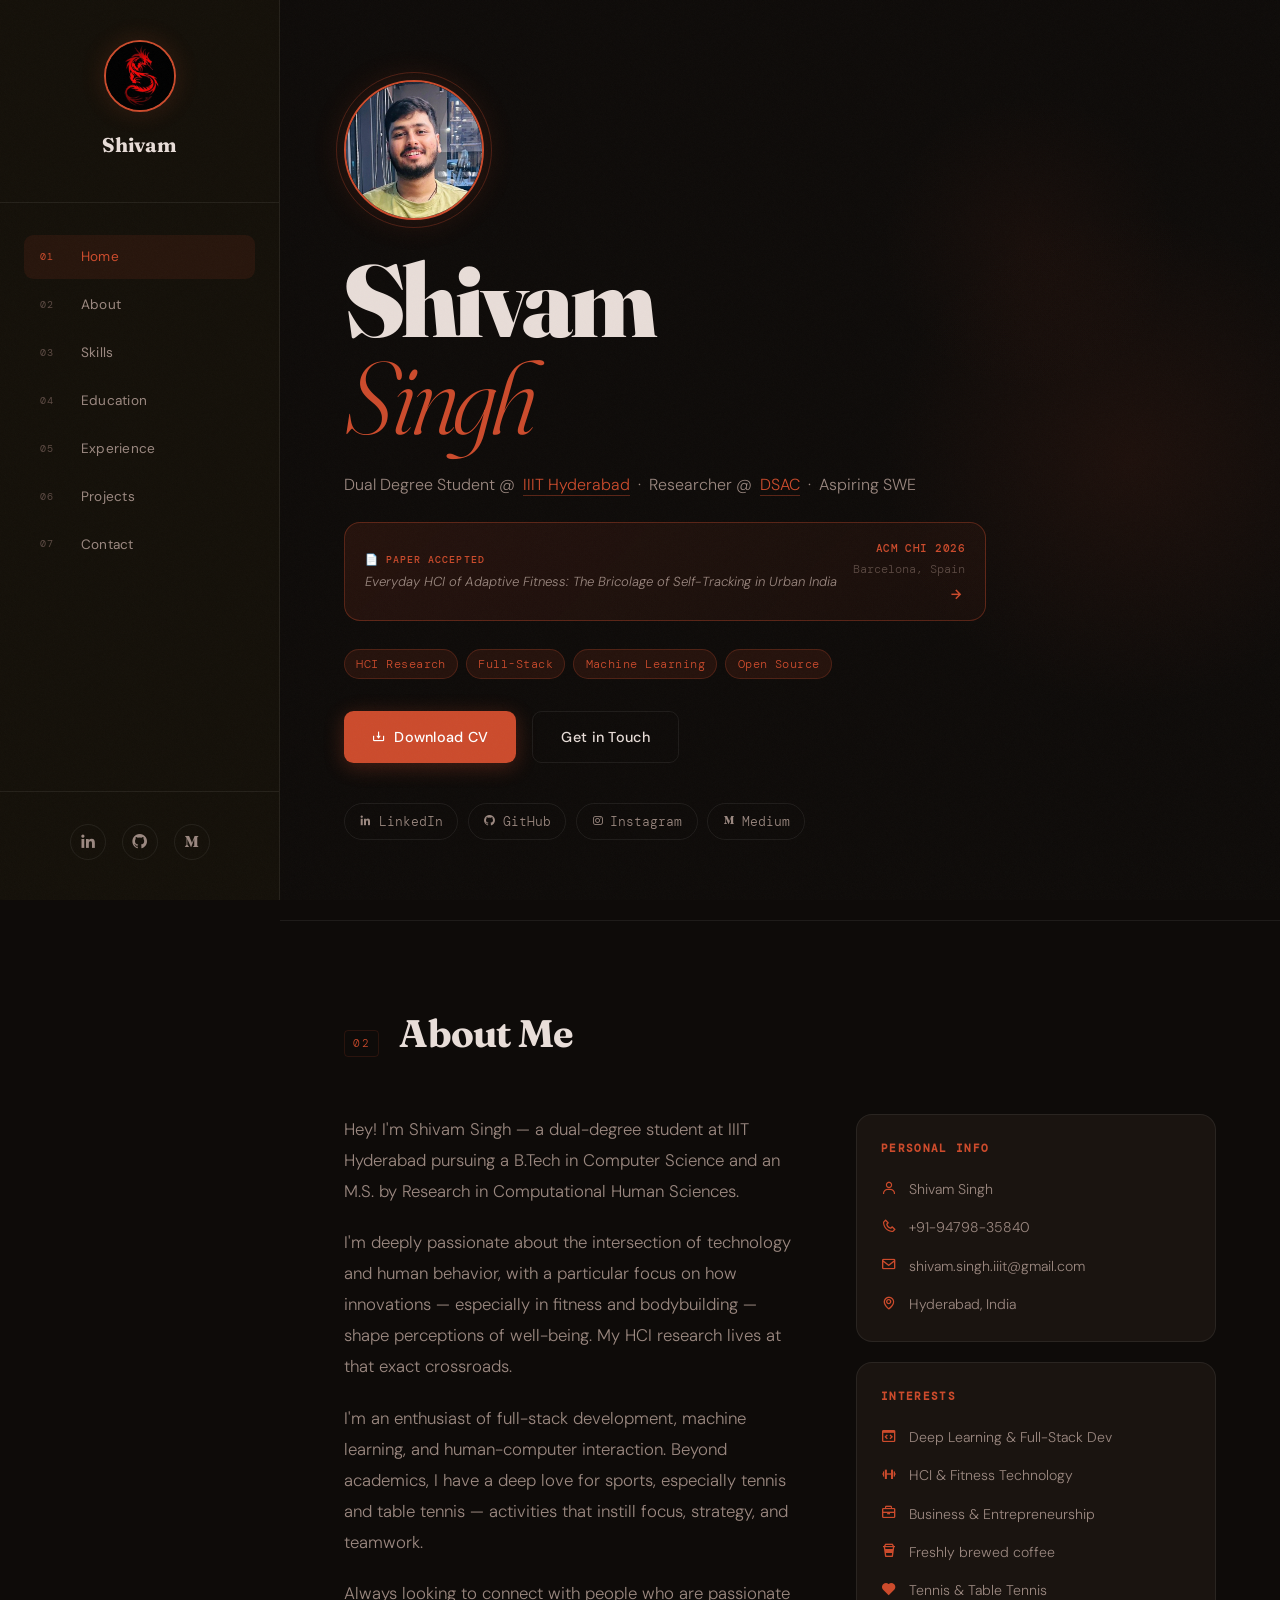
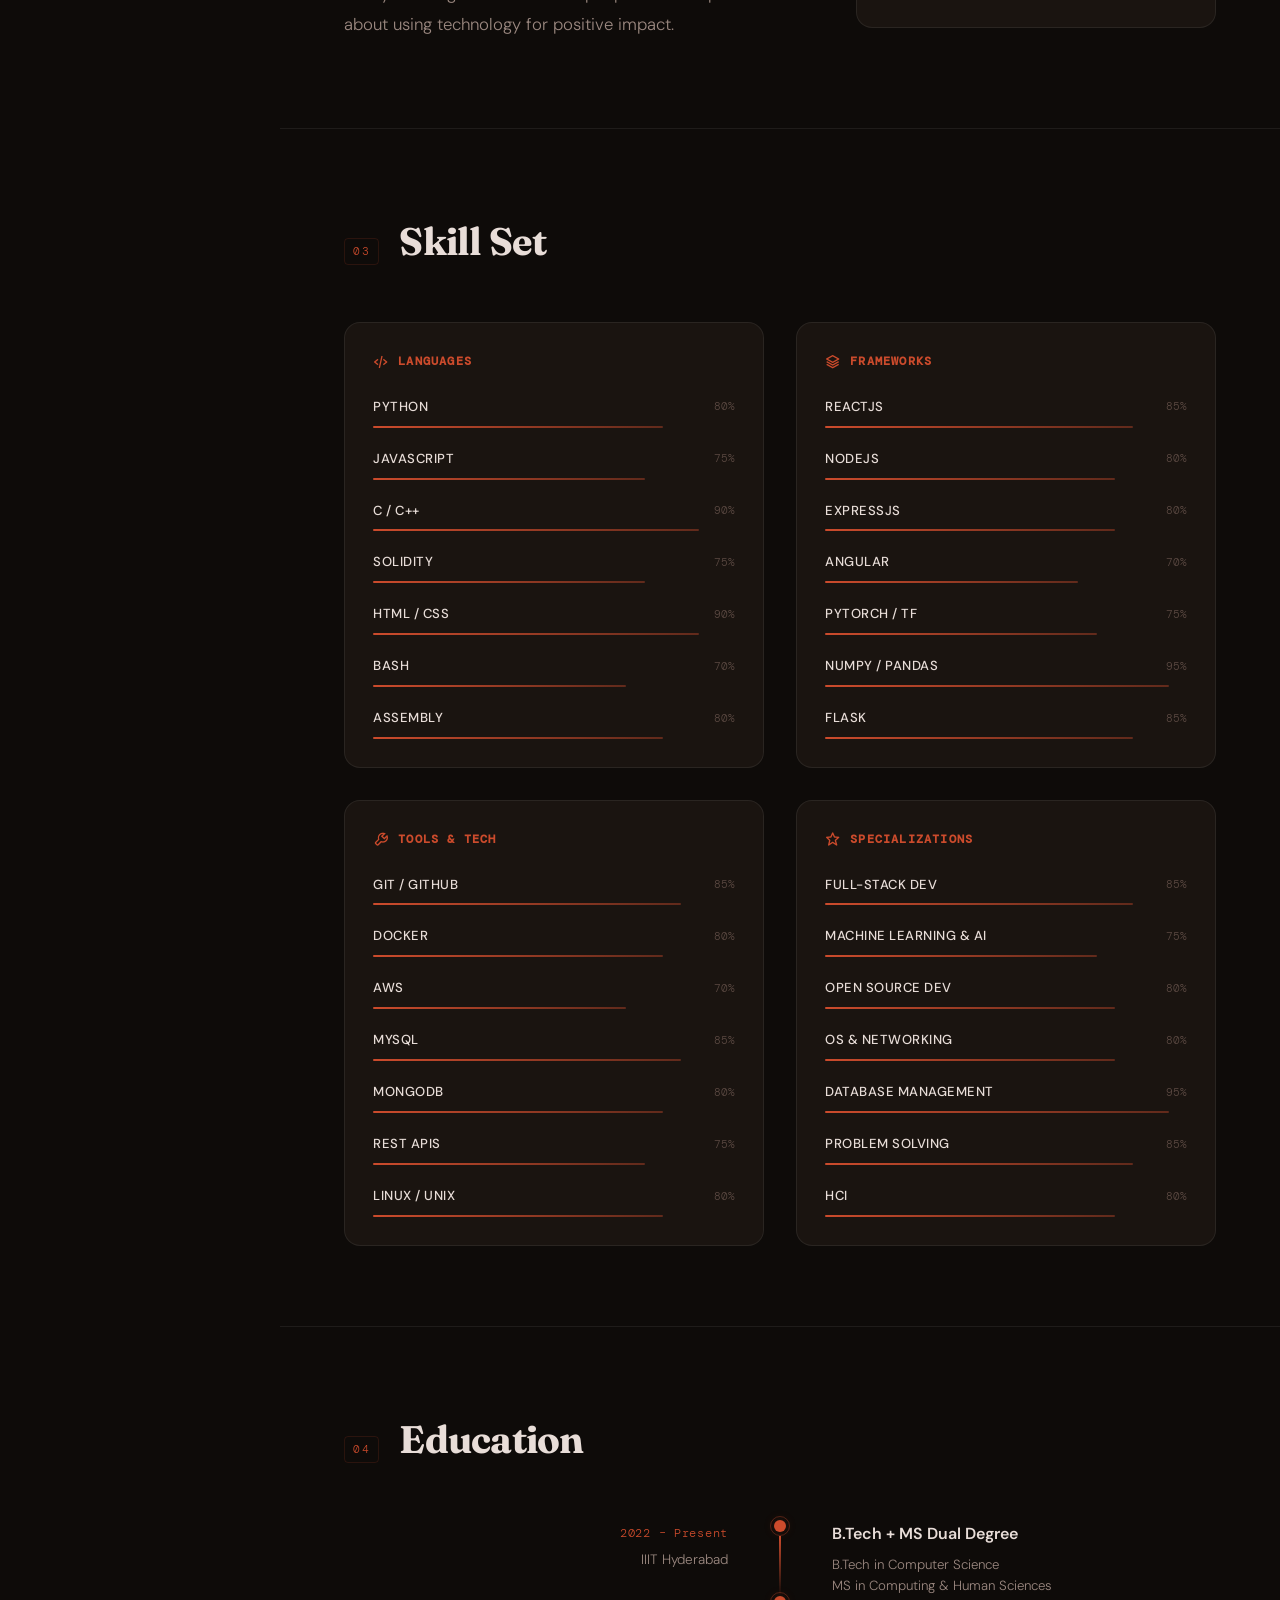
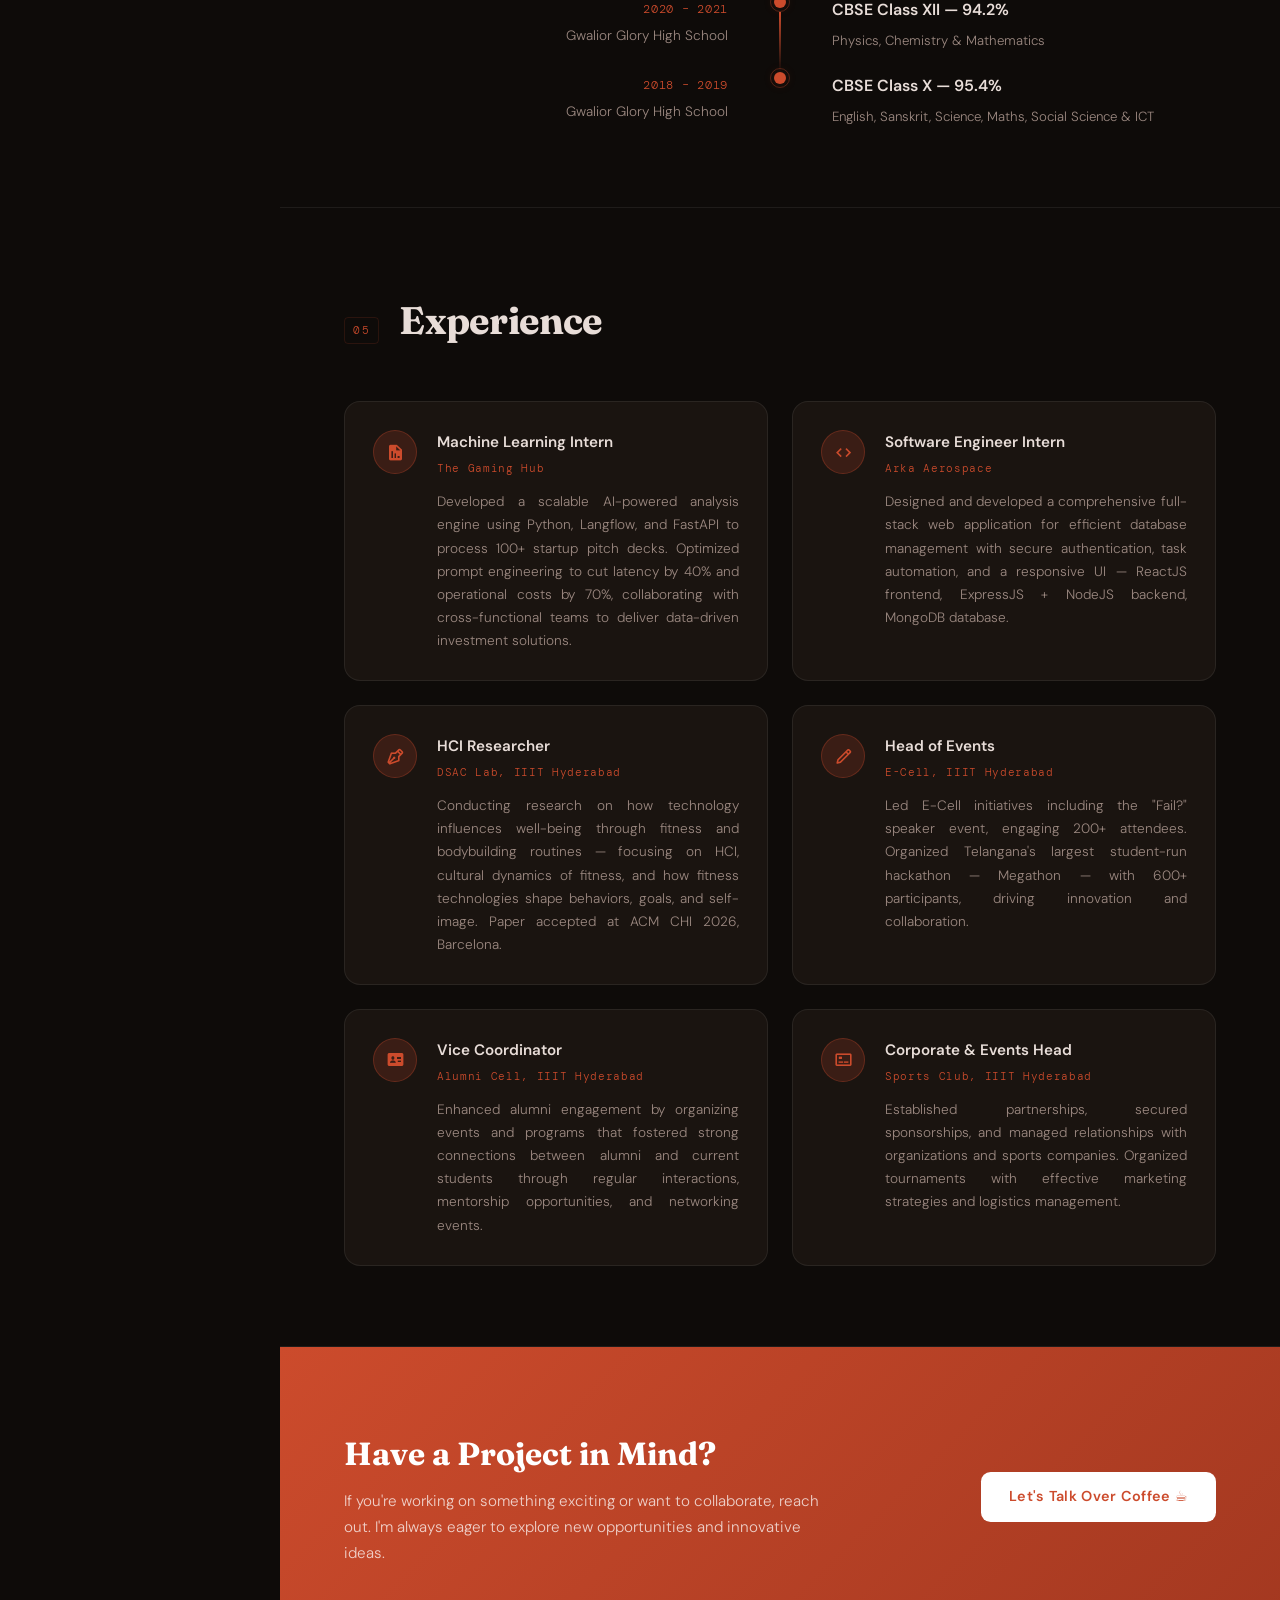
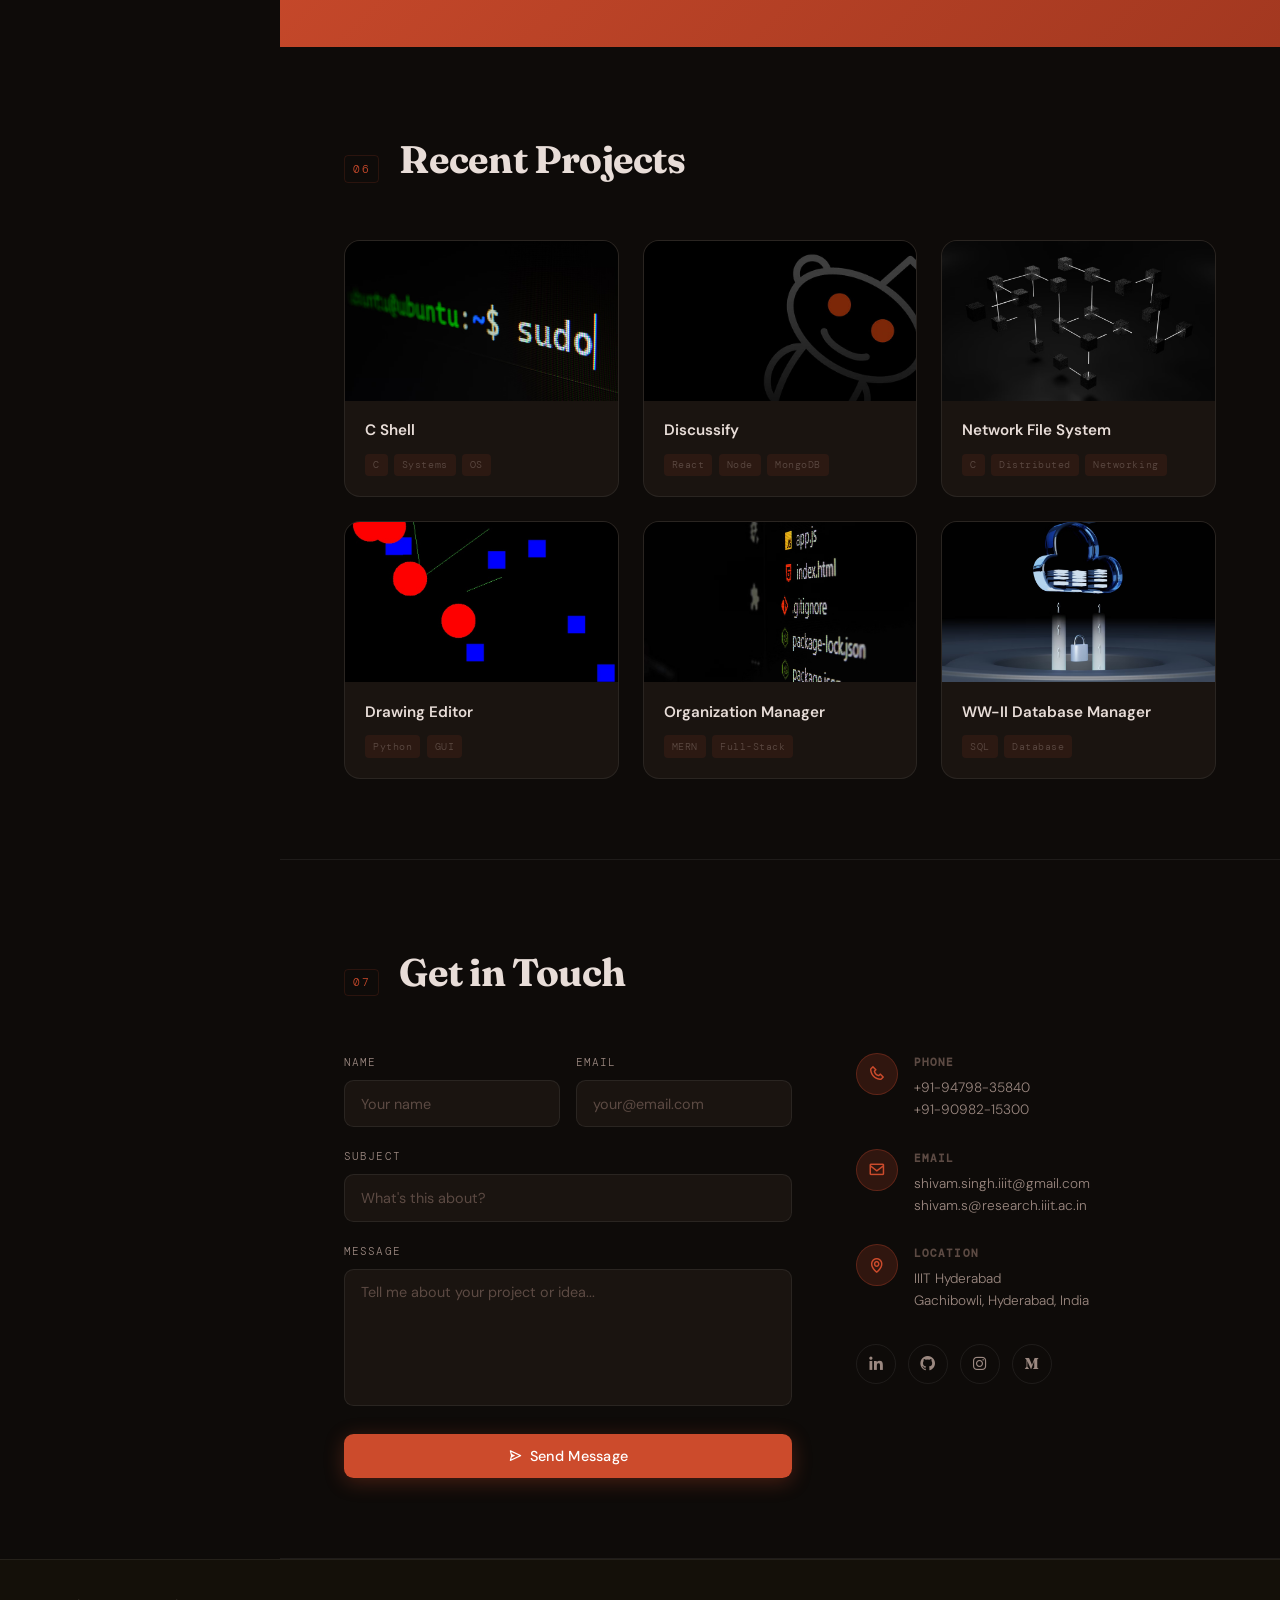
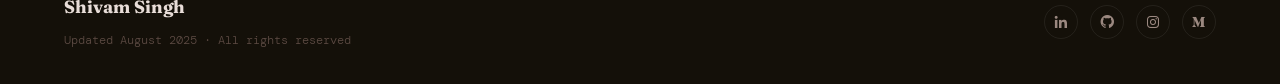
==== commit 7fa42c79: "added paper acceptance" ====
--- a/index.html
+++ b/index.html
@@ -75,10 +75,10 @@
         <!--===== HOME =====-->
         <section class="home section" id="home">
             <div class="home__inner">
-                <div class="home__eyebrow">
+                <!-- <div class="home__eyebrow">
                     <span class="home__dot"></span>
                     Available for opportunities
-                </div>
+                </div> -->
 
                 <div class="home__photo">
                     <img src="assets/img/profile_img.jpg" alt="Shivam Singh">
@@ -96,6 +96,19 @@
                     <a href="https://dsac.iiit.ac.in/" target="_blank" rel="noopener noreferrer" class="home__link">DSAC</a>
                     &nbsp;·&nbsp; Aspiring SWE
                 </p>
+
+                <!-- CHI Paper Acceptance Banner -->
+                <a href="https://shivams-9.github.io/chi2026/" class="chi-banner" target="_blank" rel="noopener noreferrer">
+                    <div class="chi-banner__left">
+                        <span class="chi-banner__badge">📄 Paper Accepted</span>
+                        <span class="chi-banner__title">Everyday HCI of Adaptive Fitness: The Bricolage of Self-Tracking in Urban India</span>
+                    </div>
+                    <div class="chi-banner__right">
+                        <span class="chi-banner__venue">ACM CHI 2026</span>
+                        <span class="chi-banner__loc">Barcelona, Spain</span>
+                        <i class='bx bx-right-arrow-alt chi-banner__arrow'></i>
+                    </div>
+                </a>
 
                 <div class="home__tags">
                     <span class="tag">HCI Research</span>
--- a/assets/css/styles.css
+++ b/assets/css/styles.css
@@ -454,6 +454,81 @@
     transition: border-color .2s;
 }
 .home__link:hover { border-color: var(--red); }
+
+/* ===== CHI PAPER BANNER ===== */
+.chi-banner {
+    display: flex;
+    align-items: center;
+    justify-content: space-between;
+    gap: 1rem;
+    background: linear-gradient(135deg, rgba(204,75,44,.12) 0%, rgba(204,75,44,.05) 100%);
+    border: 1px solid rgba(204,75,44,.35);
+    border-radius: var(--radius-lg);
+    padding: 1rem 1.25rem;
+    margin-bottom: 1.75rem;
+    text-decoration: none;
+    transition: border-color .25s, background .25s, transform .2s, box-shadow .25s;
+    animation: fadeUp .7s .28s ease both;
+    max-width: 680px;
+}
+.chi-banner:hover {
+    border-color: var(--red);
+    background: linear-gradient(135deg, rgba(204,75,44,.18) 0%, rgba(204,75,44,.08) 100%);
+    transform: translateY(-2px);
+    box-shadow: 0 8px 32px rgba(204,75,44,.15);
+}
+.chi-banner__left {
+    display: flex;
+    flex-direction: column;
+    gap: .3rem;
+    flex: 1;
+    min-width: 0;
+}
+.chi-banner__badge {
+    font-family: var(--font-mono);
+    font-size: .65rem;
+    letter-spacing: .1em;
+    text-transform: uppercase;
+    color: var(--red);
+    font-weight: 500;
+}
+.chi-banner__title {
+    font-size: .82rem;
+    color: var(--text-muted);
+    line-height: 1.4;
+    font-style: italic;
+    overflow: hidden;
+    text-overflow: ellipsis;
+    display: -webkit-box;
+    -webkit-line-clamp: 2;
+    -webkit-box-orient: vertical;
+}
+.chi-banner__right {
+    display: flex;
+    flex-direction: column;
+    align-items: flex-end;
+    gap: .15rem;
+    flex-shrink: 0;
+}
+.chi-banner__venue {
+    font-family: var(--font-mono);
+    font-size: .7rem;
+    color: var(--red);
+    font-weight: 500;
+    letter-spacing: .04em;
+}
+.chi-banner__loc {
+    font-size: .72rem;
+    color: var(--text-dim);
+    font-family: var(--font-mono);
+}
+.chi-banner__arrow {
+    font-size: 1.1rem;
+    color: var(--red);
+    margin-top: .25rem;
+    transition: transform .2s;
+}
+.chi-banner:hover .chi-banner__arrow { transform: translateX(4px); }
 
 .home__tags {
     display: flex;
